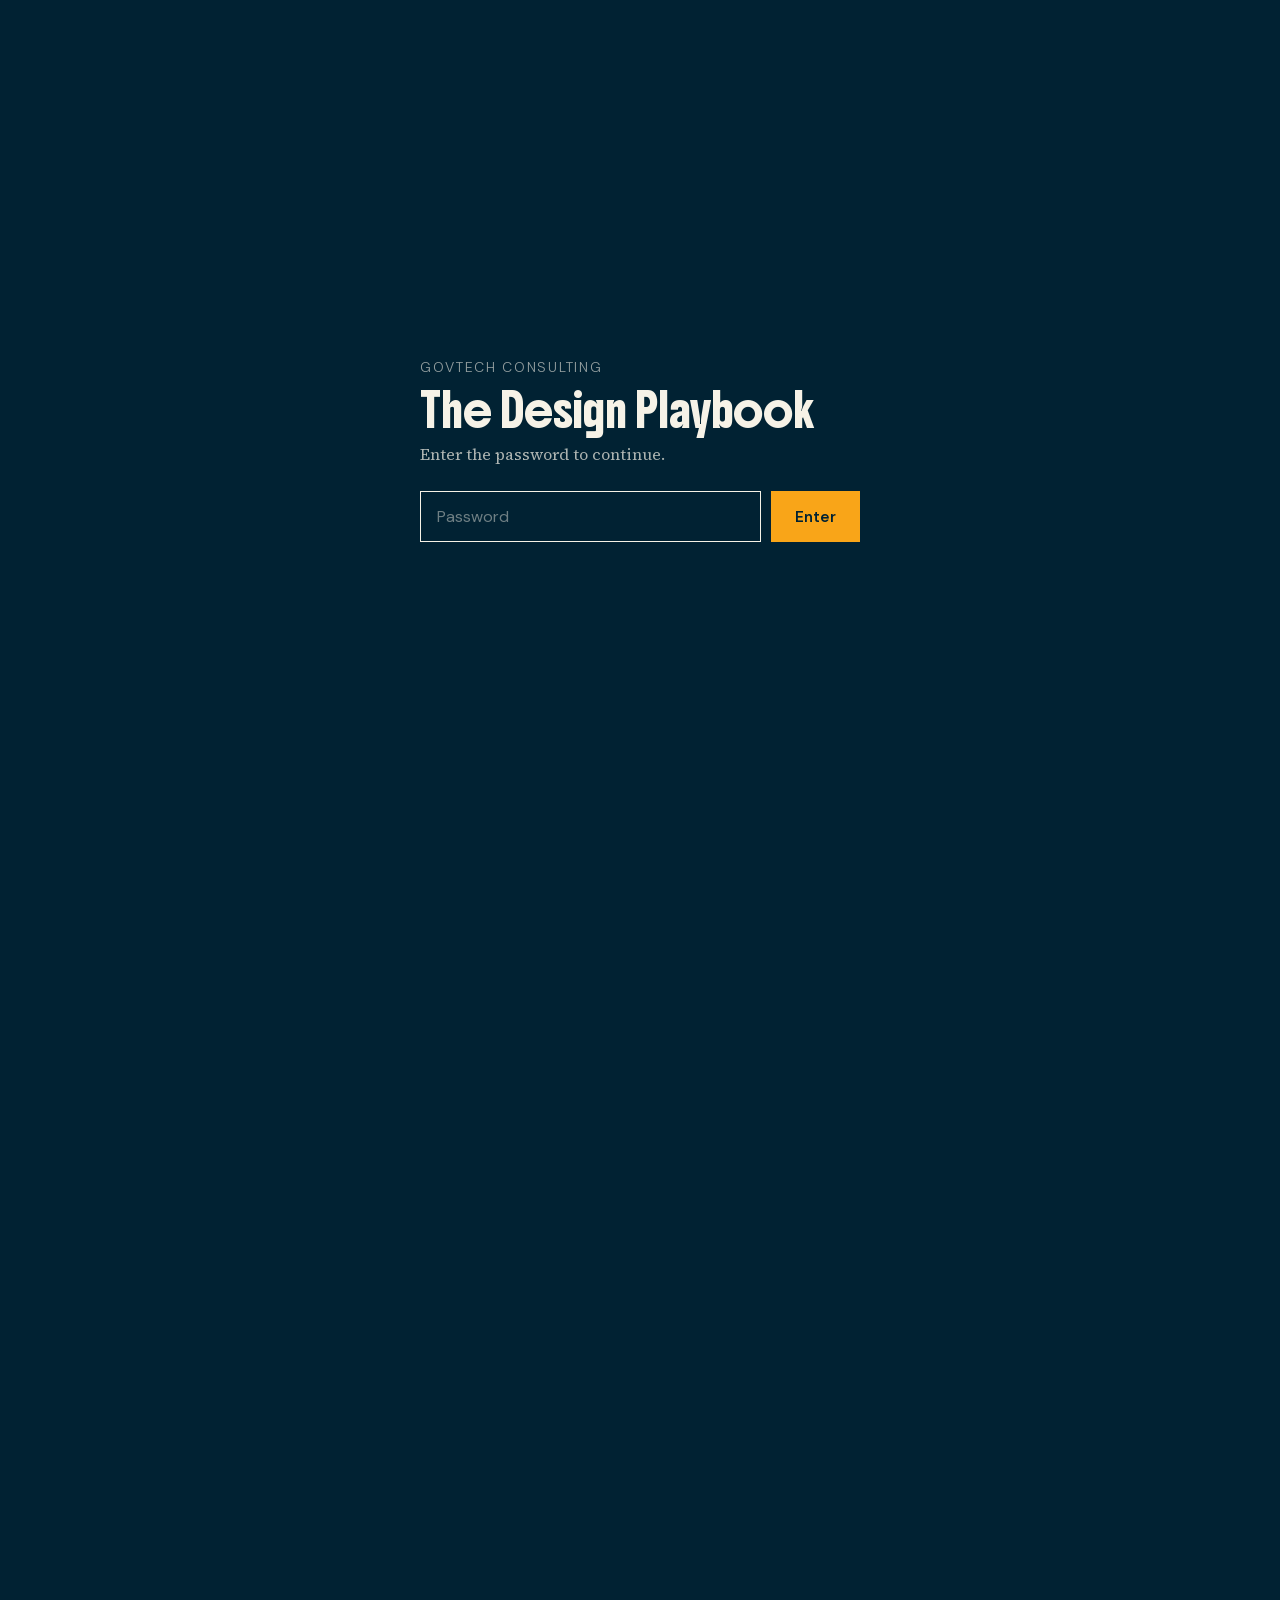
==== about-govtech-consulting.html @ 5441f711 "Retire Foreword into a full-screen About popup; add About team page - Hide the Foreword site-wide (r" ====
<!DOCTYPE html>
<!-- html.js-pending: FOUC shield. Lifted by chapter.js once initial states are
     set, or by gate.js's 3 s safety timer. See css/styles.css §FOUC shield. -->
<html lang="en" class="js-pending">
<head>
  <meta charset="UTF-8" />
  <meta name="viewport" content="width=device-width, initial-scale=1.0" />
  <title>About GovTech Consulting — The Design Playbook</title>
  <meta name="description" content="Who we are — GovTech Consulting (GTC) and the GTC Design team. Chapter 1 of the GTC Design Playbook." />
  <link rel="icon" type="image/png" href="assets/favicon.png" />
  <link rel="preload" href="assets/fonts/DMSans.woff2" as="font" type="font/woff2" crossorigin />
  <link rel="preload" href="assets/fonts/Boldonse-Regular.woff2" as="font" type="font/woff2" crossorigin />
  <link rel="preload" href="assets/playbook_logo.svg" as="image" />
  <style id="fouc-shield">
    html.js-pending body { background: var(--chalk, #f6f1e6); }
    html.js-pending .topbar,
    html.js-pending .rail,
    html.js-pending .page-hero,
    html.js-pending .hero-flower,
    html.js-pending .copy,
    html.js-pending .toc,
    html.js-pending .toc-bar { opacity: 0 !important; visibility: hidden !important; }
  </style>
  <noscript><style>
    html.js-pending .topbar, html.js-pending .rail, html.js-pending .page-hero,
    html.js-pending .hero-flower, html.js-pending .copy, html.js-pending .toc,
    html.js-pending .toc-bar
      { opacity: 1 !important; visibility: visible !important; }
  </style></noscript>
  <link rel="stylesheet" href="css/styles.css" />
  <link rel="stylesheet" href="css/chapter.css" />
  <script src="js/gate.js"></script>
</head>
<body style="--hero-bg: var(--orange); --hero-title: var(--chalk); --accent: var(--orange); --flower-aspect: 611 / 611;">
  <!-- ───────────────────────── LEFT RAIL (fixed) ───────────────────────── -->
  <!-- Top header: logo (→ home) + hamburger (opens the bookshelf Menu) -->
  <header class="topbar">
    <a class="topbar__logo" href="index.html" aria-label="The GTC Design Playbook — home">
      <img src="assets/playbook_logo.svg" alt="The GTC Design Playbook" />
    </a>
    <button class="topbar__menu" type="button" data-menu-open aria-haspopup="dialog" aria-controls="menu" aria-label="Open playbook menu">
      <svg viewBox="0 0 24 24" width="24" height="24" fill="none" stroke="currentColor" stroke-width="2" stroke-linecap="round" stroke-linejoin="round" aria-hidden="true">
        <line class="bar bar-top" x1="3" y1="7" x2="21" y2="7" /><line class="bar bar-mid" x1="3" y1="12" x2="21" y2="12" /><line class="bar bar-bot" x1="3" y1="17" x2="21" y2="17" />
      </svg>
    </button>
  </header>

  <!-- Left rail (fixed) — rotated chapter label; revealed below the coloured hero -->
  <div class="rail" aria-label="Section navigation">
    <span class="rail__divider" aria-hidden="true"></span>
    <button class="rail__toc" type="button" aria-label="Show table of contents" title="Show table of contents">
      <span class="rail__toc-label">Table of contents</span>
      <span class="rail__toc-disc" aria-hidden="true">
        <svg class="rail__toc-arrow" viewBox="0 0 24 24" width="15" height="15" fill="none" stroke="currentColor" stroke-width="2" stroke-linecap="round" stroke-linejoin="round"><line x1="5" y1="12" x2="19" y2="12" /><polyline points="12 5 19 12 12 19" /></svg>
      </span>
    </button>
    <p class="rail__label">about govtech consulting</p>
  </div>

  <!-- Mobile section bar (≤768px) — pinned to the viewport bottom; the arrows step
       heading-to-heading and the label opens the TOC sheet. Driven by js/chapter.js
       (mobileTocBar). Fixed elements must live outside #smooth-wrapper. -->
  <nav class="toc-bar" aria-label="Sections" hidden>
    <button class="toc-bar__arrow toc-bar__arrow--prev" type="button" aria-label="Previous section">
      <svg viewBox="0 0 24 24" width="20" height="20" fill="none" stroke="currentColor" stroke-width="2" stroke-linecap="round" stroke-linejoin="round" aria-hidden="true"><polyline points="15 18 9 12 15 6" /></svg>
    </button>
    <button class="toc-bar__label" type="button" aria-expanded="false" aria-controls="toc-sheet" aria-haspopup="dialog">
      <span class="toc-bar__num"></span>
      <span class="toc-bar__title"></span>
    </button>
    <button class="toc-bar__arrow toc-bar__arrow--next" type="button" aria-label="Next section">
      <svg viewBox="0 0 24 24" width="20" height="20" fill="none" stroke="currentColor" stroke-width="2" stroke-linecap="round" stroke-linejoin="round" aria-hidden="true"><polyline points="9 18 15 12 9 6" /></svg>
    </button>
  </nav>
  <div class="toc-sheet" id="toc-sheet" role="dialog" aria-label="Table of contents">
    <div class="toc-sheet__scrim"></div>
    <div class="toc-sheet__panel"></div>
  </div>

  <div id="smooth-wrapper">
    <div id="smooth-content">
  <main class="page">

    <!-- ───────────────────────── HERO (orange cover) ───────────────────────── -->
    <section class="page-hero">
      <h1 class="page-hero__title">
        <span class="reveal">01</span>
        <span class="reveal">About GovTech Consulting</span>
      </h1>

      <!-- Top-right graphic (static — no animation) -->
      <div class="hero-flower" aria-hidden="true">
        <div class="hero-flower__spin">
          <img src="assets/1_Graphic.svg" alt="" />
        </div>
      </div>
    </section>

    <!-- ───────────────────────── BODY ───────────────────────── -->
    <section class="page-body">
      <div class="page-body__canvas">

       <div class="body-left">
        <nav class="toc" aria-label="Table of contents">
          <div class="toc__head">
            <button class="toc__collapse" type="button" aria-label="Hide table of contents" title="Hide table of contents">
              <svg viewBox="0 0 24 24" width="15" height="15" fill="none" stroke="currentColor" stroke-width="2" stroke-linecap="round" stroke-linejoin="round" aria-hidden="true"><line x1="19" y1="12" x2="5" y2="12" /><polyline points="12 19 5 12 12 5" /></svg>
            </button>
            <span class="toc__head-label">Table of contents</span>
          </div>
          <div class="toc__scroll">
            <ul class="toc__chapters">
              <li>
                <span class="toc__chapter is-current" aria-current="true">
                  <span class="toc__chapter-num">1</span>
                  <span class="toc__chapter-name">About GovTech Consulting</span>
                </span>
                <ul class="toc__list">
                  <li>
                    <a class="toc__row is-active" data-toc="s-11" href="#s-11">
                      <span class="toc__num">1.1</span>
                      <span class="toc__rule" aria-hidden="true"></span>
                      <span class="toc__title">Who We Are</span>
                    </a>
                  </li>
                </ul>
              </li>
              <li>
                <a class="toc__chapter" data-href="/chapter-2" href="/chapter-2">
                  <span class="toc__chapter-num">2</span>
                  <span class="toc__chapter-name">Our Point of View</span>
                </a>
              </li>
              <li>
                <a class="toc__chapter" data-href="/chapter-3" href="/chapter-3">
                  <span class="toc__chapter-num">3</span>
                  <span class="toc__chapter-name">Our Approach</span>
                </a>
              </li>
              <li>
                <a class="toc__chapter" data-href="/chapter-4" href="/chapter-4">
                  <span class="toc__chapter-num">4</span>
                  <span class="toc__chapter-name">The Stages of an Engagement</span>
                </a>
              </li>
              <li>
                <a class="toc__chapter" data-href="/chapter-5" href="/chapter-5">
                  <span class="toc__chapter-num">5</span>
                  <span class="toc__chapter-name">How We Work</span>
                </a>
              </li>
            </ul>
          </div>
        </nav>
       </div><!-- /.body-left -->

        <article class="copy">
          <!-- ══ CANONICAL COPY: mirrored verbatim into playbook.html #ch1 ══ -->

          <!-- 1.1 -->
          <h3 class="section-head reveal" id="s-11">1.1 Who We Are</h3>
          <p class="lead reveal">As technology evolves, so does the relationship between the public sector and the people we serve. GovTech Consulting (GTC) was established to advance Singapore&rsquo;s national mandate on building a resilient digital foundation for our public infrastructure.</p>
          <p class="reveal">To meet the complex demands of an AI-driven world, the GTC Design team partners with agencies to share tools, grow skills, and cultivate lasting digital capabilities. As government agencies are central to driving sustainable digital growth, we work side by side to empower public officers in fulfilling their core mission &mdash; transforming services and elevating the quality of tech for the public good, together.</p>

          <blockquote class="pullquote reveal">
            <img class="pullquote__mark" src="assets/pullmark.svg" alt="" aria-hidden="true" width="15" height="15" />
            <p>We work side by side to empower public officers &mdash; transforming services and elevating the quality of tech for the public good, together.</p>
          </blockquote>
        </article>

      </div>
    </section>

  </main>
    </div><!-- /#smooth-content -->
  </div><!-- /#smooth-wrapper -->

  <!-- ───────────────────────── MENU (bookshelf overlay) — shared ───────────────────────── -->
  <div class="menu" id="menu" role="dialog" aria-modal="true" aria-label="Playbook menu" hidden>
    <!-- Right-side drawer: scrim (click-to-close) + chalk card of chapter rows. Swipes in
         from the right; on close the rows fall away (see menuScene in js/main.js). The
         close control is the topbar hamburger (morphs to an X) / the scrim / Esc. -->
    <div class="menu__scrim" data-menu-close aria-hidden="true"></div>
    <nav class="menu__drawer" aria-label="Chapters" tabindex="-1">
      <p class="menu__eyebrow">The Design Playbook</p>
      <ul class="menu__list">
        <!-- Foreword menu row: RETIRED 2026-07 (Foreword hidden site-wide; kept for revert)
        <li class="menu__item">
          <a class="menu__row" data-href="foreword.html" href="foreword.html">
            <span class="menu__icon">
              <img class="menu__icon-base" src="assets/menu_0.svg" alt="" />
              <img class="menu__icon-hover" src="assets/menu_0_hover.svg" alt="" aria-hidden="true" />
            </span>
            <span class="menu__text">
              <span class="menu__num">00</span>
              <span class="menu__title">Foreword</span>
            </span>
          </a>
        </li>
        -->
        <li class="menu__item">
          <a class="menu__row" data-href="about-govtech-consulting.html" href="about-govtech-consulting.html">
            <span class="menu__icon">
              <img class="menu__icon-base" src="assets/menu_1.svg" alt="" />
              <img class="menu__icon-hover" src="assets/menu_1_hover.svg" alt="" aria-hidden="true" />
            </span>
            <span class="menu__text">
              <span class="menu__num">01</span>
              <span class="menu__title">About GovTech Consulting</span>
            </span>
          </a>
        </li>
        <li class="menu__item">
          <a class="menu__row" data-href="our-point-of-view.html" href="our-point-of-view.html">
            <span class="menu__icon">
              <img class="menu__icon-base" src="assets/menu_2.svg" alt="" />
              <img class="menu__icon-hover" src="assets/menu_2_hover.svg" alt="" aria-hidden="true" />
            </span>
            <span class="menu__text">
              <span class="menu__num">02</span>
              <span class="menu__title">Our Point of View</span>
            </span>
          </a>
        </li>
        <li class="menu__item">
          <a class="menu__row" data-href="our-approach.html" href="our-approach.html">
            <span class="menu__icon">
              <img class="menu__icon-base" src="assets/menu_3.svg" alt="" />
              <img class="menu__icon-hover" src="assets/menu_3_hover.svg" alt="" aria-hidden="true" />
            </span>
            <span class="menu__text">
              <span class="menu__num">03</span>
              <span class="menu__title">Our Approach</span>
            </span>
          </a>
        </li>
        <li class="menu__item">
          <a class="menu__row" data-href="stages-of-a-project.html" href="stages-of-a-project.html">
            <span class="menu__icon">
              <img class="menu__icon-base" src="assets/menu_4.svg" alt="" />
              <img class="menu__icon-hover" src="assets/menu_4_hover.svg" alt="" aria-hidden="true" />
            </span>
            <span class="menu__text">
              <span class="menu__num">04</span>
              <span class="menu__title">The Stages of an Engagement</span>
            </span>
          </a>
        </li>
        <li class="menu__item">
          <a class="menu__row" data-href="how-we-work.html" href="how-we-work.html">
            <span class="menu__icon">
              <img class="menu__icon-base" src="assets/menu_4.svg" alt="" />
              <img class="menu__icon-hover" src="assets/menu_4_hover.svg" alt="" aria-hidden="true" />
            </span>
            <span class="menu__text">
              <span class="menu__num">05</span>
              <span class="menu__title">How We Work</span>
            </span>
          </a>
        </li>
        <li class="menu__item">
          <a class="menu__row" data-href="about.html" href="about.html">
            <span class="menu__icon">
              <img class="menu__icon-base" src="assets/menu_about.svg" alt="" />
              <img class="menu__icon-hover" src="assets/menu_about_hover.svg" alt="" aria-hidden="true" />
            </span>
            <span class="menu__text">
              <span class="menu__title">About</span>
            </span>
          </a>
        </li>
      </ul>
    </nav>
  </div>

  <script src="vendor/gsap.min.js"></script>
  <script src="vendor/ScrollTrigger.min.js"></script>
  <script src="vendor/ScrollSmoother.min.js"></script>
  <script src="vendor/CustomEase.min.js"></script>
  <script src="vendor/CustomWiggle.min.js"></script>
  <script type="module" src="js/main.js"></script>
  <script type="module" src="js/chapter.js"></script>
</body>
</html>
---- css/styles.css ----
/* ============================================================================
   GTC — The Design Playbook
   Header build · tokens, type system, layout, motion base
   ========================================================================== */

/* ---------- Fonts ---------- */
@font-face {
  font-family: "Boldonse";
  src: url("../assets/fonts/Boldonse-Regular.woff2") format("woff2");
  font-weight: 400;
  font-style: normal;
  font-display: swap;
}
@font-face {
  font-family: "DM Sans";
  src: url("../assets/fonts/DMSans.woff2") format("woff2-variations");
  font-weight: 100 1000;
  font-stretch: 75% 125%;
  font-style: normal;
  font-display: swap;
}
@font-face {
  font-family: "Source Serif 4";
  src: url("../assets/fonts/SourceSerif4.woff2") format("woff2-variations");
  font-weight: 200 900;
  font-style: normal;
  font-display: swap;
}
@font-face {
  font-family: "Source Serif 4";
  src: url("../assets/fonts/SourceSerif4-Italic.woff2") format("woff2-variations");
  font-weight: 200 900;
  font-style: italic;
  font-display: swap;
}

/* ---------- Tokens ---------- */
:root {
  --midnight: #012233;
  --chalk: #f6f2e7;

  /* Menu palette (Figma) */
  --blue: #4f94cf;
  --orange: #f9a518;
  --gray3: #c7c7cc;
  --book-dark: rgba(27, 31, 38, 0.72);
  --book-grad: linear-gradient(180deg, #4f94cf 59.62%, #aed3ed 100%); /* interactive book bg */
  --book-soon: #585a5c;    /* book 4 "coming soon" */

  /* Flower-petal + page accents (Figma) */
  --sky: #73aae5;          /* blue petal */
  --pink: #f394be;         /* pink petal */
  --skeleton: #d9d9d9;     /* TOC placeholder bars */
  --toc-gray: rgba(27, 31, 38, 0.47); /* inactive TOC row */

  --font-display: "Boldonse", system-ui, sans-serif;
  --font-sans: "DM Sans", system-ui, sans-serif;
  --font-serif: "Source Serif 4", Georgia, serif;

  /* Reference width = 1440. Fluid scale helper. */
  --ref: 1440;

  /* Title sizing (Opening_Title.svg native = 606 × 230) */
  --title-w: min(606px, 80vw);

  --ease-out: cubic-bezier(0.22, 1, 0.36, 1);
}

/* ---------- Reset ---------- */
*,
*::before,
*::after { box-sizing: border-box; }

html { -webkit-text-size-adjust: 100%; }

body {
  margin: 0;
  background: var(--chalk);
  color: var(--midnight);
  font-family: var(--font-sans);
  font-optical-sizing: auto;
  font-variation-settings: "opsz" 14;
  -webkit-font-smoothing: antialiased;
  text-rendering: optimizeLegibility;
  overflow-x: hidden;
}

img { display: block; max-width: 100%; }

/* ============================================================================
   TYPE SYSTEM  (letterSpacing tokens are % of font-size)
   ========================================================================== */

/* Subheading / eyebrow — DM Sans Light 20 / +2% / uppercase */
.eyebrow {
  margin: 0;
  font-family: var(--font-sans);
  font-weight: 300;
  font-size: clamp(0.75rem, 1.39vw, 1.25rem);
  line-height: 1;
  letter-spacing: 0.02em;
  text-transform: uppercase;
  color: var(--midnight);
}

/* Subtitle — DM Sans Medium 20 / 0 */
.subtitle {
  margin: 0;
  font-family: var(--font-sans);
  font-weight: 500;
  font-size: clamp(0.9375rem, 1.39vw, 1.25rem);
  line-height: 1.3;
  letter-spacing: 0;
  text-align: center;
}

/* Heading — DM Sans Bold 64 / 100% / −2% */
.heading {
  margin: 0;
  font-family: var(--font-sans);
  font-weight: 700;
  font-size: clamp(1.9rem, 3.05vw, 2.75rem);
  line-height: 1.04;
  letter-spacing: -0.02em;
  color: var(--midnight);
}

/* Body — Source Serif 4 Regular 16 / normal / −0.16px */
.body {
  font-family: var(--font-serif);
  font-weight: 400;
  font-size: 16px;
  line-height: normal;
  letter-spacing: -0.16px;
  color: #000;
}
.body p { margin: 0 0 1.5em; }
.body p:last-child { margin-bottom: 0; }

/* Quote — Source Serif 4 Italic 16 / normal / −0.16px */
.body__italic {
  font-style: italic;
  font-size: 16px;
  line-height: normal;
  letter-spacing: -0.16px;
  color: #000;
  margin-top: 2em !important;
}

/* ============================================================================
   HERO  (Cover 1 → reveal stage)  · reference frame 1440 × 1024
   ========================================================================== */
.hero {
  position: relative;
  height: 100svh;
  width: 100%;
}

.hero__stage {
  position: absolute;
  inset: 0;
  overflow: hidden;
}

/* Eyebrow — Figma top:49 / 1024 ≈ 4.78% (centred without transform, GSAP-safe) */
.eyebrow--top {
  position: absolute;
  top: 4.78vh;
  left: 0;
  right: 0;
  z-index: 2;
  text-align: center;
  white-space: nowrap;
}

/* Clouds — Rectangle_*.svg gradient blocks (0.3 opacity baked in), softly blurred and
   slowly drifting (cloudDrift in main.js). Positions = Figma visible top-left of each. */
.clouds {
  position: absolute;
  inset: 0;
  z-index: 0;
  pointer-events: none;
}
.cloud {
  --enter: 0;            /* load-in factor (0→1, raised by loadTl); ×edge-fade = opacity */
  position: absolute;
  height: auto;
  filter: blur(5px);
  will-change: transform, opacity;
}
.cloud--1 { left: 0;       top: 0;       width: 31.25vw; }  /* R1 (0,0) blue */
.cloud--2 { left: 14.17%;  top: 14.26vh; width: 31.25vw; }  /* R2 (204,146) orange */
.cloud--3 { left: 45.62%;  top: 0;       width: 31.25vw; }  /* R3 (657,−67→0) orange */
.cloud--4 { left: 57.57%;  top: 18.46vh; width: 31.25vw; }  /* R4 (829,189) orange */
.cloud--5 { left: 66.8%;   top: 4.78vh;  width: 33.19vw; }  /* R5 (962,49) blue */

/* Lockup row — pinwheel slot + title, centred as a group; shifts up on scroll (GSAP y).
   CSS centres it; main.js sets xPercent/yPercent so GSAP owns the transform. */
.lockup-row {
  position: absolute;
  left: 50%;
  top: 50%;
  z-index: 2;
  transform: translate(-50%, -50%);
  display: flex;
  align-items: center;
  gap: clamp(12px, 1.67vw, 24px);
  will-change: transform;
}
/* Slot — the 298² square the fixed pinwheel traveler aligns to (invisible spacer). */
.pinwheel-slot {
  display: block;
  flex: 0 0 auto;
  width: clamp(190px, 20.7vw, 298px);
  aspect-ratio: 1 / 1;
}
/* Title — Boldonse 55 / navy / +0.55px / uppercase, two lines (Figma line-height 85px). */
.lockup {
  margin: 0;
  font-family: var(--font-display);
  font-weight: 400;
  font-size: clamp(30px, 3.82vw, 55px);
  line-height: 1.45;
  letter-spacing: 0.01em;
  text-transform: uppercase;
  color: var(--midnight);
  white-space: nowrap;
}

/* Top-left brand mark — appears only in the after-scroll state (same SVG as the
   chapter-page topbar). Hidden on the cover; faded in by heroScene's master. */
.home-logo {
  position: absolute;
  top: clamp(28px, 4.7vh, 48px);
  left: clamp(22px, 3.3vw, 48px);
  z-index: 3;
  width: clamp(112px, 9.9vw, 142px);
  line-height: 0;
}
.home-logo img { width: 100%; height: auto; display: block; }

/* After-scroll reveal column (Figma "Text Box") — pinwheel slot + header + body,
   anchored in the band ABOVE the bottom shelf. Absolutely positioned so it never
   disturbs the cover lockup; hidden on load, revealed by the scroll master.
   Layout note: positioned with vh + sized with vh-aware clamps so it scales with the
   viewport height (px-sized content at a fixed vh top is what let the body run into the
   books on short/wide screens). `bottom` reserves the 340px shelf band + a gap, and the
   content vertically centres in the remaining band, biased high. */
.intro-reveal {
  position: absolute;
  top: 0;
  bottom: 340px;                       /* = the bottom shelf's height, so the band is
                                          exactly [viewport top → shelf top] and the
                                          content centres with equal space above/below */
  left: 50%;
  transform: translateX(-50%);
  z-index: 3;
  width: min(604px, 90vw);
  display: flex;
  flex-direction: column;
  align-items: center;
  justify-content: center;
  gap: clamp(10px, 1.9vh, 24px);
  text-align: center;
}
/* Scrolled pinwheel slot — the target the traveler shrinks to (invisible). vh-aware so
   it shrinks on short viewports along with the type. */
.pinwheel-slot--scrolled {
  width: clamp(72px, min(8.4vw, 12vh), 120px);
  aspect-ratio: 1 / 1;
}
/* Header — Boldonse, two lines, each clipped for the wipe reveal. Caps at 36 (Figma) but
   shrinks on short viewports so the block fits above the shelf. */
.intro__head {
  margin: 0;
  font-family: var(--font-display);
  font-weight: 400;
  font-size: clamp(22px, min(2.9vw, 4vh), 36px);
  line-height: 1.3;
  letter-spacing: 0;
  color: var(--midnight);
}
/* Boldonse's tall caps + descenders (comma, g) overflow the line box, so a bare
   overflow:hidden clip cuts the glyph tops/bottoms. Pad the clip box vertically to
   give them room (the span push-down measures this padded height, so it still hides). */
.intro__head .line {
  display: block;
  overflow: hidden;
  padding-block: 0.2em;
}
.intro__head .line > span { display: block; will-change: transform; }
/* Body — Source Serif / 518px / centred (Figma body copy). vh-aware so it shrinks a
   little on short viewports to keep the block clear of the shelf. */
.intro__body {
  width: min(518px, 100%);
  font-family: var(--font-serif);
  font-weight: 400;
  font-size: clamp(13px, min(1.1vw, 1.7vh), 16px);
  line-height: 1.5;
  letter-spacing: -0.32px;
  color: #000;
}
.intro__body p { margin: 0; }
.intro__body p + p { margin-top: 1.25em; }
.intro__body em { font-style: italic; }

/* "Dive in" — inline underlined text button that opens the About-this-playbook popup.
   Native <button> chrome reset; sits below the welcome copy in the reveal column. */
.intro__dive {
  appearance: none;
  border: 0;
  background: none;
  padding: 0;
  margin: 0;
  cursor: pointer;
  font-family: var(--font-sans);
  font-weight: 500;
  font-size: clamp(14px, min(1.2vw, 1.8vh), 17px);
  letter-spacing: -0.2px;
  color: var(--midnight);
  text-decoration: underline;
  text-underline-offset: 5px;
  text-decoration-thickness: 1.5px;
  transition: color 0.2s ease, text-underline-offset 0.2s ease;
}
.intro__dive:hover,
.intro__dive:focus-visible { color: var(--orange); text-underline-offset: 7px; }

/* Arrow — Figma top:934 / 1024 ≈ 91.2% ; native 57 × 45 */
.arrow {
  position: absolute;
  top: 91.2vh;
  left: 0;
  right: 0;
  z-index: 2;
  width: clamp(40px, 3.96vw, 57px);
  height: auto;
  margin-inline: auto;
}

/* ============================================================================
   HOME SHELF  (section books — rise in on scroll, settle flush to the bottom)
   Reuses the .book / .spine system; same 1022px centred group as the menu shelf.
   ========================================================================== */
.home-shelf {
  position: absolute;
  left: 50%;
  bottom: 0;
  z-index: 2;
  width: 1300px;                     /* 5×188 + 4×90 (was 1578 with 6 books) */
  height: 340px;
  /* --shelf-scale is set by fitShelf() in main.js so the whole shelf scales down to
     fit narrow viewports (origin bottom-centre → stays centred + flush to the floor). */
  transform-origin: 50% 100%;
  transform: translateX(-50%) scale(var(--shelf-scale, 1));
}
/* Home books use a smaller icon than the menu → room for the date + clear spacing. */
.home-shelf .book__icon { width: 70px; height: 70px; }
/* Drop book 4's "(Coming soon)" down to the same level as the dates on books 1–3. */
.home-shelf .book__soon { margin-top: 46px; }

/* "Last updated:" line — hidden for now (kept in markup for easy re-enable). */
.book__updated {
  display: none;
  position: absolute;
  top: 208px;
  left: 50%;
  transform: translateX(-50%);
  width: 140px;
  text-align: center;
  font-family: var(--font-serif);
  font-style: italic;
  font-weight: 400;
  font-size: 13px;
  line-height: 1.3;
  letter-spacing: 0;
  color: rgba(246, 242, 231, 0.85);
}

/* ============================================================================
   PINWHEEL TRAVELER  (fixed, JS-controlled — rises in on load and aligns to
   the lockup slot, then idles spinning in the "wind")
   ========================================================================== */
.pinwheel {
  position: fixed;
  left: 0;
  top: 0;
  z-index: 5;
  pointer-events: none;
  will-change: transform;
}
.pinwheel__spin {
  width: 100%;
  transform-origin: 50% 50%;
  will-change: transform;
}
.pinwheel__spin img { width: 100%; height: auto; }

/* Load: the eyebrow / title / clouds / arrow stay hidden on bare chalk while the
   pinwheel rises + spins; the load timeline (main.js) reveals them once it settles.
   Reduced motion shows them immediately. (All home-only selectors.) */
.js .eyebrow--top,
.js .lockup,
.js .cloud,
.js #arrow { opacity: 0; }
/* The after-scroll reveal is hidden on the cover state (revealed by the scroll master).
   Hide the body's paragraphs (not the container) — the master animates the <p>s. */
.js .home-logo,
.js .intro__body p,
.js .intro__dive { opacity: 0; }
.js .intro__head .line > span { transform: translateY(110%); }
@media (prefers-reduced-motion: reduce) {
  /* No scroll choreography → present the after-scroll composition statically so the
     welcome copy + Dive-in button are reachable. Clouds stay; the cover-only bits are hidden. */
  .js .cloud,
  .js .home-logo,
  .js .intro__body p,
  .js .intro__dive { opacity: 1; }
  .js .eyebrow--top,
  .js .lockup,
  .js #arrow { opacity: 0; }
  .js .intro__head .line > span { transform: none; }
}

/* ============================================================================
   MAGNETIC BUTTON COMPONENT  ("True button")
   .mag-zone = the magnetic field · .mag-btn = pill (transform target) wrapping a
   .mag-btn__bg fill layer + a .label. On hover the pill and label parallax toward
   the cursor at different strengths (see magneticButtons() in main.js).
   Variants: --explore (Figma 2008:147 pill) · --back (menu back button).
   ========================================================================== */
.mag-zone {
  display: flex;
  align-items: center;
  justify-content: center;
}
.mag-btn {
  position: relative;
  display: flex;
  align-items: center;
  justify-content: center;
  border: none;
  border-radius: 999px;
  background: transparent;          /* fill lives on .mag-btn__bg */
  overflow: hidden;                 /* clip the parallaxing label to the pill */
  cursor: pointer;
  will-change: transform;
}
.mag-btn__bg {
  position: absolute;
  inset: 0;
  z-index: 0;
  border-radius: inherit;
}
.mag-btn .label {
  position: relative;
  z-index: 1;
  pointer-events: none;
  font-family: var(--font-sans);
  line-height: normal;
  text-transform: uppercase;
  white-space: nowrap;
  will-change: transform;
}
.mag-btn:focus-visible { outline: 2px solid var(--midnight); outline-offset: 4px; }

/* ============================================================================
   MENU  (right-side drawer overlay) — scrim + a chalk card that swipes in from the
   right. On close the chapter rows fall away while the card fades (see menuScene in
   js/main.js). One shared block per page (playbook + chapter pages). The bookshelf
   .book system below is kept — index.html's landing shelf still uses it.
   ========================================================================== */
.menu {
  position: fixed;
  inset: 0;
  z-index: 50;
  display: block;
}
.menu[hidden] { display: none; }

/* Dimmed backdrop — click to close (carries data-menu-close). */
.menu__scrim {
  position: absolute;
  inset: 0;
  background: rgba(1, 34, 51, 0.4);   /* midnight scrim */
  cursor: pointer;
}

/* The drawer — a floating card pinned to the top-right with even spacing, sized to
   its contents. overflow:visible so the rows can fall past it on close. The chalk
   panel itself is the ::before layer, faded independently of the falling rows via
   the GSAP-driven --card-bg-o (kept off the rows so they stay solid as they drop). */
.menu__drawer {
  --card-bg-o: 1;
  position: absolute;
  top: 16px;
  right: 16px;
  bottom: auto;
  width: clamp(320px, 92vw, 440px);
  color: var(--midnight);
  padding: clamp(20px, 3vh, 28px);
  overflow: visible;
  outline: none;
}
.menu__drawer::before {
  content: "";
  position: absolute;
  inset: 0;
  z-index: 0;
  background: var(--chalk);
  border-radius: 16px;                                 /* all four corners */
  box-shadow: 0 18px 50px rgba(1, 34, 51, 0.18);
  opacity: var(--card-bg-o, 1);
}

.menu__eyebrow {
  position: relative;
  z-index: 1;
  margin: 0 0 clamp(16px, 3.5vh, 30px);
  font-family: var(--font-sans);
  font-weight: 300;
  font-size: 14px;
  letter-spacing: 0.12em;
  text-transform: uppercase;
  color: var(--midnight);
  opacity: 0.6;
}

.menu__list {
  position: relative;
  z-index: 1;                /* above the ::before card so falling rows stay on top */
  list-style: none;
  margin: 0;
  padding: 0;
  display: flex;
  flex-direction: column;
}

/* A chapter row — mono icon left, number + title right. */
.menu__row {
  display: flex;
  align-items: center;
  gap: 18px;
  padding: clamp(14px, 2vh, 20px) 8px;
  text-decoration: none;
  color: var(--midnight);
  border-bottom: 1px solid rgba(1, 34, 51, 0.1);
  border-radius: 10px;
  transition: background 0.25s ease, color 0.25s ease, transform 0.25s ease;
}
.menu__item:last-child .menu__row { border-bottom: 0; }

.menu__icon {
  position: relative;
  flex: 0 0 auto;
  width: 56px;
  height: 56px;
}
.menu__icon img {
  position: absolute;
  inset: 0;
  width: 100%;
  height: 100%;
  object-fit: contain;
}
.menu__icon-hover { opacity: 0; transition: opacity 0.25s ease; }

.menu__text {
  display: flex;
  flex-direction: column;
  gap: 3px;
}
.menu__num {
  font-family: var(--font-sans);
  font-weight: 500;
  font-size: 12px;
  letter-spacing: 0.14em;
  opacity: 0.5;
}
.menu__title {
  font-family: var(--font-sans);
  font-weight: 600;
  font-size: clamp(18px, 2.4vw, 22px);
  line-height: 1.15;
  letter-spacing: -0.01em;
}
.menu__soon {
  font-family: var(--font-sans);
  font-weight: 500;
  font-size: 12px;
  opacity: 0.6;
  margin-top: 2px;
}

/* Hover / focus — orange accent, colour icon, slight nudge (interactive rows only). */
@media (hover: hover) {
  a.menu__row:hover {
    background: rgba(249, 165, 24, 0.1);
    color: var(--orange);
    transform: translateX(4px);
  }
  a.menu__row:hover .menu__icon-hover { opacity: 1; }
  a.menu__row:hover .menu__num { opacity: 0.85; }
}
a.menu__row:focus-visible {
  outline: 3px solid var(--orange);
  outline-offset: 2px;
  color: var(--orange);
}
a.menu__row:focus-visible .menu__icon-hover { opacity: 1; }

.menu__row--soon { opacity: 0.45; cursor: default; }

/* Decorative gray book-spines (the book_element_*.svg vectors), behind the books,
   bottom-aligned and shorter (294px) than the 340px cards. Placed in the 5 gaps. */
.shelf__spines { position: absolute; inset: 0; z-index: 0; }
.spine {
  position: absolute;
  bottom: 0;
  left: var(--x);
  width: var(--w);
  height: 294px;
}

/* ---- Book card (188 × 340, sharp corners) ---- */
.book {
  position: absolute;
  bottom: 0;
  left: var(--book-x);
  width: 188px;
  height: 340px;
  z-index: 1;
  padding: 0;
  border: 0;
  border-radius: 0;                  /* sharp corners */
  background: var(--book-grad);
  cursor: pointer;
  font: inherit;
  color: inherit;
  text-align: left;
  will-change: transform;
  transition: background 0.3s ease;
}
.book--soon { background: var(--book-soon); cursor: default; }

.book__inner {
  position: absolute;
  inset: 0;
  z-index: 1;                  /* content sits above the orange hover-fill overlay */
  overflow: hidden;
  will-change: transform;
}

/* Orange hover fill — a separate layer faded via opacity, so the change reads as a
   smooth cross-fade (a gradient→solid `background` transition can't interpolate). */
.book--interactive::before {
  content: "";
  position: absolute;
  inset: 0;
  z-index: 0;
  background: var(--orange);
  opacity: 0;
  transition: opacity 0.45s ease;
  pointer-events: none;
}

.book__num {
  position: absolute;
  top: 30px;
  left: 0;
  right: 0;
  text-align: center;
  font-family: var(--font-display);
  font-weight: 400;
  font-size: 36px;
  line-height: 1;
  color: var(--chalk);
}
.book__rule {
  position: absolute;
  top: 98px;
  left: 50%;
  transform: translateX(-50%);
  width: 140px;
  height: 2px;
  background: rgba(246, 242, 231, 0.55);
}
.book__title {
  position: absolute;
  top: 110px;
  left: 50%;
  transform: translateX(-50%);
  width: 140px;
  text-align: center;
  font-family: var(--font-sans);
  font-weight: 700;
  font-size: 20px;
  line-height: 1.3;
  letter-spacing: -0.4px;
  color: #fff;
}
/* "(Coming soon)" — italic serif, matching the "Last updated" style. */
.book__soon {
  display: block;
  margin-top: 11px;
  font-family: var(--font-serif);
  font-style: italic;
  font-weight: 400;
  font-size: 13px;
  line-height: 1.3;
  letter-spacing: 0;
  text-transform: none;
  color: rgba(246, 242, 231, 0.85);
}
.book__icon {
  position: absolute;
  bottom: 22px;
  left: 50%;
  transform: translateX(-50%);
  width: 100px;
  height: 100px;
}
.book__icon img {
  position: absolute;
  inset: 0;
  width: 100%;
  height: 100%;
  object-fit: contain;
  transition: opacity 0.45s ease;
}
.book__icon-hover { opacity: 0; }

/* Hover (interactive books only) — colour + icon swap. The raise (y) and sway
   (rotation) are owned by GSAP; .is-hover is set by JS and mirrored by :hover. */
@media (hover: hover) {
  .book--interactive:hover::before,
  .book--interactive.is-hover::before { opacity: 1; }
  .book--interactive:hover .book__icon-base,
  .book--interactive.is-hover .book__icon-base { opacity: 0; }
  .book--interactive:hover .book__icon-hover,
  .book--interactive.is-hover .book__icon-hover { opacity: 1; }
}
.book--interactive:focus-visible { outline: 3px solid var(--midnight); outline-offset: 3px; }

/* ---------- Password gate (js/gate.js) ----------
   While locked, the <html> carries .gtc-locked: hide the page entirely and show
   only the fixed gate overlay. The site modules don't boot while locked, so this
   is purely a visual cover — nothing animates behind it. */
html.gtc-locked { background: var(--midnight); }
html.gtc-locked body { visibility: hidden; }   /* hide the page; gate re-shows itself below */

.gtc-gate {
  visibility: visible;                          /* override the hidden body */
  position: fixed;
  inset: 0;
  z-index: 9999;
  display: grid;
  place-items: center;
  padding: 24px;
  background: var(--midnight);
}
.gtc-gate__card {
  width: min(440px, 100%);
  text-align: left;
}
.gtc-gate__eyebrow {
  margin: 0 0 14px;
  font-family: var(--font-sans);
  font-weight: 300;
  font-size: 14px;
  letter-spacing: 0.12em;
  text-transform: uppercase;
  color: rgba(246, 242, 231, 0.6);
}
.gtc-gate__title {
  margin: 0 0 12px;
  font-family: var(--font-display);
  font-weight: 400;
  font-size: clamp(22px, 3.4vw, 32px);
  line-height: 1.3;
  color: var(--chalk);
}
.gtc-gate__hint {
  margin: 0 0 26px;
  font-family: var(--font-serif);
  font-size: 16px;
  color: rgba(246, 242, 231, 0.7);
}
.gtc-gate__row { display: flex; gap: 10px; }
.gtc-gate__input {
  flex: 1;
  min-width: 0;
  padding: 14px 16px;
  border: 1px solid rgba(246, 242, 231, 0.3);
  background: transparent;
  color: var(--chalk);
  font-family: var(--font-sans);
  font-size: 16px;
  outline: none;
}
.gtc-gate__input::placeholder { color: rgba(246, 242, 231, 0.45); }
.gtc-gate__input:focus { border-color: var(--chalk); }
.gtc-gate__btn {
  flex: none;
  padding: 14px 24px;
  border: 0;
  cursor: pointer;
  background: var(--orange);
  color: var(--midnight);
  font-family: var(--font-sans);
  font-weight: 600;
  font-size: 15px;
  letter-spacing: 0.02em;
  transition: background 0.2s ease;
}
.gtc-gate__btn:hover { background: #ffb733; }
.gtc-gate__error {
  margin: 16px 0 0;
  font-family: var(--font-sans);
  font-size: 14px;
  color: #ff9b9b;
}
.gtc-gate--shake .gtc-gate__card { animation: gtc-shake 0.4s; }
@keyframes gtc-shake {
  10%, 90% { transform: translateX(-2px); }
  20%, 80% { transform: translateX(4px); }
  30%, 50%, 70% { transform: translateX(-8px); }
  40%, 60% { transform: translateX(8px); }
}
@media (prefers-reduced-motion: reduce) {
  .gtc-gate--shake .gtc-gate__card { animation: none; }
}

/* ============================================================================
   MOBILE LANDING (≤768px) — replace the rising-books shelf with a static vertical
   stack of horizontal cards (icon · number · divider · title), each with a CSS
   "spine ledge" below it. No hover/physics (that all stays desktop-only). The hero
   keeps its cover → intro-reveal scroll story; the cards flow in a normal section
   below it (js/main.js plays the reveal once, then leaves scroll fully native).
   ========================================================================== */

/* Desktop: the mobile cards section is not rendered. */
.home-cards { display: none; }

@media (max-width: 768px) {
  /* Cover lockup — stack the pinwheel ABOVE the title so the wide "THE GTC DESIGN"
     line gets the full width and can't run off the edge. Side padding as a safety net. */
  .lockup-row {
    flex-direction: column;
    gap: clamp(10px, 3vw, 18px);
    max-width: 100vw;
    padding-inline: 20px;
    text-align: center;
  }
  .pinwheel-slot { width: clamp(92px, 24vw, 128px); }
  .lockup { font-size: clamp(20px, 6.4vw, 30px); line-height: 1.32; }

  /* After-scroll reveal centres in the FULL hero (no shelf band to reserve below). */
  .intro-reveal { bottom: 0; width: min(560px, 86vw); }

  /* The desktop rising-books shelf is replaced by the cards below. */
  .home-shelf { display: none; }

  /* ---- The stacked cards ---- */
  .home-cards {
    display: flex;
    flex-direction: column;
    gap: 18px;
    margin: 0;
    padding: 6px clamp(16px, 5vw, 28px) clamp(48px, 12vw, 80px);
    background: var(--chalk);
  }
  .home-card {
    position: relative;
    display: flex;
    align-items: center;
    gap: clamp(10px, 3.4vw, 18px);
    padding-block: 32px;
    padding-inline: clamp(16px, 5vw, 26px);
    /* Horizontal gradient — lightest on the left, deepening to the right. */
    background: linear-gradient(90deg, #aed3ed 0%, #4f94cf 47.12%);
    color: #fff;
    text-decoration: none;
    -webkit-tap-highlight-color: transparent;
    transition: transform 0.18s ease, filter 0.18s ease;
  }
  .home-card--soon { background: var(--book-soon); }
  /* Press feedback (no hover/physics) for the interactive cards. */
  a.home-card:active { transform: scale(0.985); filter: brightness(1.04); }
  a.home-card:focus-visible { outline: 3px solid var(--midnight); outline-offset: 3px; }

  .home-card__icon {
    flex: 0 0 48px;
    width: 48px;
    height: 48px;
  }
  .home-card__icon img { width: 100%; height: 100%; object-fit: contain; display: block; }

  .home-card__num {
    flex: 0 0 auto;
    min-width: 28px;
    text-align: center;
    font-family: var(--font-display);
    font-weight: 400;
    font-size: 32px;
    line-height: 1;
    color: var(--chalk);
  }
  /* Vertical divider — fixed 40px tall, centred in the card. */
  .home-card__rule {
    flex: 0 0 3px;
    width: 3px;
    height: 40px;
    align-self: center;
    background: rgba(246, 242, 231, 0.55);
  }
  .home-card__body { flex: 1 1 auto; min-width: 0; }
  .home-card__title {
    font-family: var(--font-sans);
    font-weight: 700;
    font-size: clamp(15px, 4.2vw, 20px);
    line-height: 1.25;
    letter-spacing: -0.3px;
    color: #fff;
  }
  .home-card__soon {
    display: block;
    margin-top: 6px;
    font-family: var(--font-serif);
    font-style: italic;
    font-weight: 400;
    font-size: clamp(13px, 4vw, 16px);
    color: rgba(246, 242, 231, 0.85);
  }

}

/* ============================================================================
   ABOUT-THIS-PLAYBOOK POPUP  (Figma 2038:8068)
   Full-screen modal opened by the landing "Dive in" button; holds the retired
   Foreword's two sections. Mechanics/animation in aboutModal() (js/main.js).
   ========================================================================== */
.about-modal {
  position: fixed;
  inset: 0;
  z-index: 100;
  overflow-y: auto;
  background: #fff;                         /* white full-screen surface (Figma) */
}
.about-modal[hidden] { display: none; }

/* Full-bleed click-to-close catcher (side gutters). */
.about-modal__scrim {
  position: fixed;
  inset: 0;
  cursor: pointer;
}

/* Full-width content, top-aligned, fixed sizing so it fits one screen (button visible). */
.about-modal__card {
  position: relative;
  min-height: 100%;
  width: 100%;
  padding: 40px;
  display: flex;
  flex-direction: column;
  justify-content: flex-start;
}
.about-modal__card:focus { outline: none; }

/* Close X - pinned to the viewport corner. */
.about-modal__close {
  position: fixed;
  top: 24px;
  right: 32px;
  z-index: 2;
  width: 42px;
  height: 42px;
  display: inline-flex;
  align-items: center;
  justify-content: center;
  border: 0;
  border-radius: 50%;
  background: none;
  color: var(--midnight);
  cursor: pointer;
  transition: background 0.2s ease;
}
.about-modal__close:hover,
.about-modal__close:focus-visible { background: rgba(1, 34, 51, 0.08); }

/* Header - left-aligned display title, no rule above; generous space below. */
.about-modal__title {
  margin: 0 0 48px;
}
.about-modal__title h2 {
  margin: 0;
  font-family: var(--font-display);
  font-weight: 400;
  font-size: 40px;
  line-height: 1;
  letter-spacing: -0.3px;
  color: var(--midnight);
}

/* Content - illustration (left) + two text sections (right); the sections split
   into equal halves that line up with the two stacked illustration blocks. */
.about-modal__content {
  flex: 1 1 auto;                          /* fill the space so the button sits at the bottom edge */
  display: flex;
  gap: 40px;
  align-items: stretch;
  min-height: 0;
}
.about-modal__illus {
  flex: 0 0 582px;
  min-width: 0;
  display: flex;
  flex-direction: column;
}
.about-modal__illus img {
  display: block;
  width: 100%;
  flex: 1 1 0;                             /* two blocks share the (now taller) column height */
  min-height: 0;
  object-fit: cover;
}

.about-modal__text {
  flex: 1 1 auto;
  min-width: 0;
  display: flex;
  flex-direction: column;
}
.about-modal__row {
  display: flex;
  gap: 32px;
  align-items: flex-start;               /* heading + body hug the top of each half */
  flex: 1 1 0;                           /* two equal halves aligned to the illustration blocks */
}
.about-modal__row:first-of-type { padding-bottom: 24px; }
.about-modal__row:last-of-type { padding-top: 24px; }
.about-modal__row h3 {
  flex: 0 0 230px;
  margin: 0;
  font-family: var(--font-sans);
  font-weight: 600;
  font-size: 22px;
  line-height: 1.25;
  letter-spacing: -0.2px;
  color: var(--midnight);
}
.about-modal__row p {
  flex: 1 1 auto;
  margin: 0;
  font-family: var(--font-serif);
  font-weight: 400;
  font-size: 16px;
  line-height: 1.5;
  letter-spacing: -0.32px;
  color: #000;
}
.about-modal__rule {
  height: 0;
  margin: 0;
  border: 0;
  border-top: 1px solid var(--midnight);
}

/* CTA - midnight button with orange arrow chip, bottom-right. */
.about-modal__cta {
  align-self: flex-end;
  margin-top: 40px;
  display: inline-flex;
  align-items: center;
  gap: 16px;
  padding: 10px 12px;
  background: var(--midnight);
  color: #fff;
  text-decoration: none;
  font-family: var(--font-sans);
  font-weight: 400;
  font-size: 16px;
  transition: background 0.2s ease;
}
.about-modal__cta:hover,
.about-modal__cta:focus-visible { background: #013a58; }
.about-modal__cta-icon {
  display: inline-flex;
  align-items: center;
  justify-content: center;
  width: 19px;
  height: 19px;
  background: var(--orange);
  color: var(--midnight);
}

@media (max-width: 768px) {
  .about-modal__card { padding: 72px 20px 32px; }
  .about-modal__title { margin-bottom: 28px; }
  .about-modal__title h2 { font-size: 28px; }
  .about-modal__content { flex-direction: column; gap: 22px; }
  .about-modal__illus { flex-basis: auto; width: 100%; }
  .about-modal__text { flex-basis: auto; width: 100%; }
  .about-modal__row { flex-direction: column; gap: 8px; flex-basis: auto; }
  .about-modal__row:first-of-type { padding-bottom: 20px; }
  .about-modal__row:last-of-type { padding-top: 20px; }
  .about-modal__cta { align-self: stretch; justify-content: center; }
}
---- css/chapter.css ----
/* ============================================================================
   "Why we exist, and the moment" — interior page
   Layered on top of styles.css (tokens, @font-face, type system, .menu/.book,
   .mag-zone all come from there). Reference frame = 1440 wide; hero band 1024.
   ========================================================================== */

body { background: var(--chalk); }

/* ---------------------------------------------------------------------------
   Left rail (fixed) — divider + rotated label + hamburger (opens menu) + search
   --------------------------------------------------------------------------- */
.rail {
  position: fixed;
  inset: 0 auto 0 0;          /* top:0 bottom:0 left:0 */
  width: 94px;
  z-index: 40;
  pointer-events: none;        /* only the controls catch the pointer */
}
.rail > * { pointer-events: auto; }

.rail__divider {
  position: absolute;
  top: 96px;                   /* starts below the top header so the logo never crosses it */
  bottom: 0;
  right: 0;
  width: 1px;
  background: rgba(1, 34, 51, 0.15);
}

/* Vertical label, reads bottom → top — anchored to the bottom of the viewport.
   Rotated -90° about its left-top, so it grows upward from that origin; placing the
   origin 24px from the bottom puts the first letter 24px above the bottom edge. */
.rail__label {
  position: absolute;
  top: calc(100% - 40px);      /* origin 40px from the viewport bottom (JS keeps it in sync) */
  left: 36px;
  margin: 0;
  transform-origin: left top;
  transform: rotate(-90deg);
  white-space: nowrap;
  font-family: var(--font-sans);
  font-weight: 300;
  font-size: 20px;
  line-height: 1;
  letter-spacing: 0.4px;       /* +2% of 20px */
  text-transform: uppercase;
  color: var(--rail-fg, var(--midnight));   /* chalk on dark heroes */
}

/* Hamburger — blue square, vertically centred in the rail */
.rail__menu {
  position: absolute;
  left: 0;
  top: 50%;
  transform: translateY(-50%);
  width: 94px;
  height: 95px;
  display: grid;
  place-items: center;
  border: 0;
  background: var(--blue);
  color: #fff;
  cursor: pointer;
  transition: background 0.25s ease;
}
.rail__menu:hover { background: #3f86c4; }
.rail__menu:focus-visible { outline: 3px solid var(--midnight); outline-offset: 3px; }

/* Search — bare icon, 20px above the rail bottom */
.rail__search {
  position: absolute;
  left: 50%;
  transform: translateX(-50%);
  bottom: 20px;
  width: 50px;
  height: 50px;
  display: grid;
  place-items: center;
  border: 0;
  background: transparent;
  color: var(--rail-fg, var(--midnight));   /* chalk on dark heroes */
  cursor: pointer;
}
.rail__search:focus-visible { outline: 2px solid var(--midnight); outline-offset: 4px; }
.lucide { display: block; }

/* Re-open pin for the collapsed TOC — "Table of contents ›" laid vertically
   at the TOP of the rail, sharing .rail__label's reading axis (bottom→top)
   and its 36px indent from the viewport left. Anchored under the logo;
   .rail__label (chapter name) stays visible at the BOTTOM of the rail — the
   two marks coexist on the same 36px column, one at the top, one at the
   bottom.

   Layout: writing-mode: vertical-rl makes the button's own box vertical
   (width→height, height→width) so it fills a vertical strip natively, no
   transform math. rotate(180deg) flips the character orientation so the
   text reads bottom→top (matching .rail__label). Because the writing-mode
   swap already gave us a vertical box, no additional translate is needed —
   the button occupies (36, 96) to (36+H, 96+W) directly.

   Only rendered while html.toc-collapsed (desktop two-column layout only;
   ≤1180 the TOC is an inline block and the collapse feature is inert).
   Counterpart of .toc__collapse (see the TOC section). */
.rail__toc {
  position: absolute;
  top: 96px;                       /* just below the topbar logo band */
  left: 36px;                      /* mirrors .rail__label horizontal indent */
  writing-mode: vertical-rl;
  transform: rotate(180deg);
  display: none;                   /* ≤1180 hides the control entirely; the
                                      1181+ MQ below re-enables it as an
                                      always-in-DOM element that fades. */
  flex-direction: row;
  align-items: center;
  gap: 8px;
  padding: 0;
  margin: 0;
  border: 0;
  background: transparent;
  cursor: pointer;
  white-space: nowrap;
  color: rgba(1, 34, 51, 0.55);
}
.rail__toc:focus-visible { outline: 2px solid var(--midnight); outline-offset: 4px; }
.rail__toc-label {
  color: #8F9B9B;
  font-family: var(--font-serif);
  font-size: 16px;
  font-style: normal;
  font-weight: 500;
  line-height: 20.8px; /* 130% */
  letter-spacing: -0.28px;
  transition: color 0.2s ease;
}
.rail__toc:hover .rail__toc-label { color: var(--midnight); }
/* Disc around the arrow — mirrors .toc__collapse exactly (28×28 hairline
   circle) so the collapsed rail control and the expanded TOC control share
   one visual language. Neutralises the outer vertical-rl + rotate(180deg)
   so the disc + arrow render upright inside the rotated flow. */
.rail__toc-disc {
  display: grid;
  place-items: center;
  flex: none;
  width: 28px;
  height: 28px;
  border: 1px solid rgba(1, 34, 51, 0.22);
  border-radius: 999px;
  background: none;
  color: rgba(1, 34, 51, 0.55);
  writing-mode: horizontal-tb;
  transform: rotate(-180deg);
  transition: color 0.2s ease, border-color 0.2s ease;
}
.rail__toc:hover .rail__toc-disc {
  color: var(--midnight);
  border-color: var(--midnight);
}
.rail__toc-arrow { display: block; }
@media (min-width: 1181px) {
  /* Rendered permanently on desktop (so it can fade), but invisible + inert
     until the TOC is collapsed. The 0.25s fade is timed to overlap the tail
     of the copy's slide, so the rail mark blooms in as the two-column layout
     finishes reflowing — no pop. */
  .rail__toc {
    display: inline-flex;
    opacity: 0;
    pointer-events: none;
    transition: opacity 0.25s ease;
  }
  html.toc-collapsed .rail__toc {
    opacity: 1;
    pointer-events: auto;
    transition-delay: 0.2s;   /* wait until copy is mostly settled */
  }
}

/* The rail (divider + bottom label) shows only over the chalk body. JS (railReveal in
   js/chapter.js) is the single owner of its clip: it clips the rail to the chalk band so
   the coloured chapter heroes occlude it — the incoming hero rising over the outgoing
   chapter eats the rail bottom→top, just as it covers the rest of that chapter. */
.rail { will-change: clip-path; }

/* ---------------------------------------------------------------------------
   Top header — logo (→ home) top-left, hamburger (opens the Menu) top-right.
   Fixed over the coloured hero and the body; ABOVE the menu overlay (z 50) so the
   hamburger stays visible/clickable and morphs to an X while the drawer is open.
   --------------------------------------------------------------------------- */
.topbar {
  position: fixed;
  top: 0;
  left: 0;
  right: 0;
  z-index: 60;
  display: flex;
  align-items: center;
  justify-content: space-between;
  padding: clamp(20px, 2.6vh, 30px) clamp(22px, 3vw, 44px);
  pointer-events: none;          /* only the controls catch the pointer */
}
.topbar__logo,
.topbar__menu { pointer-events: auto; }
.topbar__logo { display: block; }
.topbar__logo img { display: block; width: clamp(118px, 11vw, 157px); height: auto; }
.topbar__menu {
  display: grid;
  place-items: center;
  width: 24px;
  height: 24px;
  padding: 0;
  border: 0;
  background: transparent;
  color: var(--midnight);
  cursor: pointer;
}
.topbar__menu:focus-visible { outline: 2px solid var(--midnight); outline-offset: 4px; }

/* ---------------------------------------------------------------------------
   HERO (orange cover)
   --------------------------------------------------------------------------- */
.page-hero {
  position: relative;
  min-height: 100vh;
  background: var(--hero-bg, var(--orange));   /* per-chapter theme (default C1 orange) */
  overflow: hidden;
}
.page-hero__title {
  position: absolute;
  left: clamp(22px, 3vw, 44px);          /* hug the left, aligned with the topbar logo */
  top: auto;
  bottom: clamp(40px, 7vh, 88px);        /* hug the bottom */
  margin: 0;
  font-family: var(--font-display);
  font-weight: 400;
  font-size: clamp(2.2rem, 5.2vw, 75px);
  line-height: 1.6;                      /* number + title stack */
  color: var(--hero-title, var(--chalk));
  z-index: 1;                            /* sits above the hero graphic */
}
/* Each span is one logical line; nowrap keeps single-phrase titles (C2/C3) on one row.
   C1's three short spans are unaffected. */
.page-hero__title span { display: block; white-space: nowrap; }

.hero-flower {
  position: absolute;
  top: 0;
  right: 0;                       /* anchored to the top-right corner */
  width: var(--flower-w, min(700px, 70vw));   /* per-chapter; default 700px, scales down */
  aspect-ratio: var(--flower-aspect, 549 / 554);
  z-index: 0;                     /* background layer, behind the title */
}
.hero-flower__spin { width: 100%; height: 100%; transform-origin: 50% 50%; will-change: transform; }
.hero-flower img { display: block; width: 100%; height: 100%; overflow: visible; }

/* ---------------------------------------------------------------------------
   BODY
   --------------------------------------------------------------------------- */
.page-body {
  position: relative;
  background: var(--chalk);
  padding-top: 48px;            /* 1024 hero band → 1072 first content row */
  /* Tail room before the reader's chapter→chapter transition (js/chapter.js
     panelTransitions) fires at "bottom bottom" — when the chapter's end hits the
     viewport bottom. Enough that the last section settles and dwells, without a
     big empty run of chalk. Trimmed on mobile (see ≤768px). */
  padding-bottom: 280px;
}
/* Reader ch1 (About GovTech Consulting) is a SHORT chapter — its body is under a
   screen tall, so at "bottom bottom" the transition used to engage before the
   body had scrolled into view. Give the body a full screen so there's one clean
   screen of chalk + copy after the hero before it hands off to ch2. Reader-only
   by the .chapter-panel scope (the standalone about-govtech-consulting.html has
   no transition, so it keeps its natural short height). */
.chapter-panel#ch1 .page-body { min-height: 100vh; }
.page-body__canvas {
  position: relative;
  width: min(1440px, 100%);
  margin-inline: auto;
}
/* display:contents → toc/flowercol participate directly in the canvas layout. */
.body-left { display: contents; }

/* ---------------------------------------------------------------------------
   FOREWORD (chapter 0) — chalk page, no hero, no TOC (Figma 2146:5238).
   The fixed left rail IS visible here (no coloured hero hides it), so the title
   and banner must clear it: --fw-rail mirrors the .rail width (94px desktop,
   64px ≤1180). The banner starts flush with the rail divider and runs to the
   canvas's right edge (capped at the 1440 canvas); the title is indented 24px
   further in. Both track the rail so they never overlap it on resize. min-height
   keeps the panel taller than one viewport so its transition into C1 reads.
   --------------------------------------------------------------------------- */
.chapter-panel--foreword .page-body.foreword,
.page-body.foreword.chapter-panel--foreword {
  --fw-rail: 94px;                         /* mirrors .rail width (see @media 1180) */
  min-height: 100vh;
  padding-top: clamp(96px, 12vh, 140px);   /* clears the topbar logo/hamburger */
}
.foreword__title {
  margin: 0 0 0 calc(var(--fw-rail) + 24px);   /* clears the rail + a 24px gutter */
  font-family: var(--font-display);
  font-weight: 400;
  font-size: clamp(2.2rem, 5.2vw, 75px);
  line-height: 1.6;
  color: var(--midnight);
}
.foreword__graphic {
  display: block;
  margin: clamp(24px, 4vh, 40px) 0 clamp(24px, 4vh, 40px) var(--fw-rail);  /* flush with the rail divider */
  width: calc(100% - var(--fw-rail));      /* runs to the canvas right edge (≤1440 cap) */
  height: auto;
}
/* The copy column keeps the shared .copy offset; just trim its top padding so it
   follows the banner rather than the (absent) hero band. */
.foreword__copy { padding-top: clamp(32px, 5vh, 78px); }

/* ----- Table of contents (left column — pinned to follow scroll) -----
   Floated (in normal flow) so ScrollTrigger can pin it — CSS sticky/fixed can't
   survive the ScrollSmoother transform, and pinning fails on absolute/grid/flex
   children. The pin (js/why-we-exist.js) holds it through the body, then releases. */
.toc {
  float: left;
  width: 328px;
  /* 112px mirrors the copy's right margin (see .copy width) so the two-column
     block sits symmetrically in the canvas; still clears the 94px fixed rail. */
  margin-left: 112px;
}
/* Inner scroll viewport — on desktop (pinned) the stack is capped to the viewport
   and slides under soft fade masks while JS keeps the active row centred
   (tableOfContents). The mask only applies while the stack actually overflows
   (.is-overflowing, toggled by JS), so short chapters keep crisp edges. */
.toc__scroll { position: relative; }
@media (min-width: 1181px) {
  .toc__scroll {
    max-height: calc(100vh - 160px);
    overflow-y: auto;
    scrollbar-width: none;
  }
  .toc__scroll::-webkit-scrollbar { display: none; }
  .toc__scroll.is-overflowing {
    -webkit-mask-image: linear-gradient(to bottom, transparent 0, #000 48px, #000 calc(100% - 48px), transparent 100%);
    mask-image: linear-gradient(to bottom, transparent 0, #000 48px, #000 calc(100% - 48px), transparent 100%);
  }
}

/* ----- TOC header + collapse ------------------------------------------------
   A quiet index header — CONTENTS label + ‹ control — tops the stack. Collapsing
   (js/chapter.js tocCollapse) tucks the whole column away: html.toc-collapsed
   zeroes the float and the copy re-centres into the freed width (transition
   below); the rail's .rail__toc pin brings it back. State persists in
   localStorage across pages and the reader. Desktop-only: ≤1180 the TOC is an
   inline centred block, so the header hides and the state class is inert. */
.toc__head {
  display: flex;
  align-items: center;
  justify-content: flex-start;         /* button on the left, label to its right */
  gap: 12px;                           /* icon + text 12px apart */
  padding-bottom: 12px;
  margin-bottom: 4px;
  border-bottom: 1px solid rgba(1, 34, 51, 0.14);
}
.toc__head-label {
  color: #8F9B9B;
  font-family: var(--font-serif);
  font-size: 16px;
  font-style: normal;
  font-weight: 500;
  line-height: 20.8px; /* 130% */
  letter-spacing: -0.28px;
  cursor: pointer;                  /* clicking the label collapses too (JS) */
  transition: color 0.2s ease;
}
.toc__collapse {
  display: grid;
  place-items: center;
  width: 28px;
  height: 28px;
  padding: 0;
  border: 1px solid rgba(1, 34, 51, 0.22);
  border-radius: 999px;
  background: none;
  color: rgba(1, 34, 51, 0.55);
  cursor: pointer;
  transition: color 0.2s ease, border-color 0.2s ease;
}
/* Hovering either half of the header control wakes the whole unit — icon,
   ring, and label all turn midnight (mirrors the collapsed .rail__toc pin). */
.toc__collapse:hover,
.toc__head:has(> :hover) .toc__collapse { color: var(--midnight); border-color: var(--midnight); }
.toc__head:has(> :hover) .toc__head-label { color: var(--midnight); }
.toc__collapse:focus-visible { outline: 2px solid var(--midnight); outline-offset: 2px; }
.toc__collapse svg { display: block; }

@media (min-width: 1181px) {
  /* Collapse/expand reflow — one connected gesture (owned by js/chapter.js
     tocCollapse): the copy slides via the CSS transition below while GSAP
     tweens the TOC column's real width/margin closed/open on the SAME
     0.4s curve, fading its contents in sync. .toc__head/.toc__scroll keep
     the column's fixed 328px measure so the shrinking column clips them at
     its sweeping edge — nothing squashes. The html.toc-collapsed rules are
     the resting state; GSAP's inline styles override them only while the
     gesture runs, then clearProps hands back to these. */
  .copy {
    transition:
      margin-left 0.4s cubic-bezier(0.4, 0, 0.2, 1),
      width 0.4s cubic-bezier(0.4, 0, 0.2, 1);
  }
  .toc__head,
  .toc__scroll { width: 328px; }   /* fixed measure = clip, don't squash */
  html.toc-collapsed .toc {
    width: 0;
    margin-left: 0;
    pointer-events: none;    /* stays laid-out for the pin/accordion, but inert */
    overflow: hidden;        /* keep the (already faded-out) inner from bleeding
                                out of the zeroed footprint mid-snap */
  }
  html.toc-collapsed .toc > * { pointer-events: none; }
  /* Freed width → the copy takes its full 820px measure, centred (equal gutters). */
  html.toc-collapsed .copy:not(.foreword__copy) {
    margin-left: max(112px, calc((100% - 820px) / 2));
    width: min(820px, calc(100% - 224px));
  }
}
@media (max-width: 1180px) {
  .toc__head { display: none; }
}
@media (prefers-reduced-motion: reduce) {
  .copy { transition: none; }
}

/* Chapter stack — every chapter is a quiet text row; the one you're reading turns
   accent and carries its section list nested beneath it. Rows with a data-href
   jump between chapters (chapterSwitch, same behaviour as the menu); the current
   row + the "coming soon" row are inert. */
.toc__chapters {
  list-style: none;
  margin: 0;
  padding: 0;
  display: flex;
  flex-direction: column;
}
.toc__chapters > li { padding: 16px 0; }
.toc__chapters > li + li { border-top: 1px solid rgba(1, 34, 51, 0.14); }
.toc__chapter {
  display: flex;
  align-items: baseline;
  gap: 14px;
  text-decoration: none;
  color: rgba(1, 34, 51, 0.42);
  transition: color 0.25s ease;
}
a.toc__chapter:hover { color: var(--midnight); }
.toc__chapter:focus-visible { outline: 2px solid var(--midnight); outline-offset: 2px; }
.toc__chapter-num {
  flex: none;
  min-width: 12px;
  font-family: var(--font-display);
  font-weight: 400;
  font-size: 15px;
  line-height: 1;
}
.toc__chapter-name {
  font-family: var(--font-display);
  font-weight: 400;
  font-size: 15px;
  line-height: 1.5;
}
/* Current chapter — accent, inert (you are here). */
.toc__chapter.is-current { color: var(--accent, var(--orange)); pointer-events: none; }
/* Chapter 4 — not built yet (mirrors the menu's "coming soon" row). */
.toc__chapter--soon { pointer-events: none; }
.toc__chapter-soon {
  display: inline-block;
  margin-left: 8px;
  padding: 3px 7px 2px;
  border: 1px solid currentColor;
  border-radius: 999px;
  vertical-align: 3px;
  font-family: var(--font-sans);
  font-weight: 700;
  font-size: 9px;
  line-height: 1;
  letter-spacing: 0.08em;
  text-transform: uppercase;
}

/* Section list — nested under the current chapter's row. */
.toc__list {
  list-style: none;
  margin: 8px 0 0;
  padding: 0 0 0 26px;
  display: flex;
  flex-direction: column;
}
.toc__list > li { display: flex; flex-direction: column; padding: 14px 0; }
.toc__list > li + li { border-top: 1px solid rgba(1, 34, 51, 0.14); }

/* Rows are a quiet index (no fill); the active row simply turns accent-coloured. */
.toc__row {
  display: flex;
  align-items: center;
  gap: 14px;
  text-decoration: none;
}
.toc__row:focus-visible,
.toc__subrow:focus-visible { outline: 2px solid var(--midnight); outline-offset: 2px; }
.toc__num {
  flex: none;
  font-family: var(--font-display);
  font-weight: 400;
  font-size: 15px;
  line-height: 1;
  color: var(--midnight);
}
.toc__rule { flex: none; width: 1px; height: 34px; background: rgba(1, 34, 51, 0.5); }
.toc__title {
  font-family: var(--font-sans);
  font-weight: 700;
  font-size: 16px;
  line-height: 1.1;
  letter-spacing: -0.32px;
  text-transform: uppercase;
  color: var(--midnight);
}
/* Active row → accent-coloured number + title. */
.toc__row.is-active .toc__num,
.toc__row.is-active .toc__title { color: var(--accent, var(--orange)); }

/* Sub-section rows — accordion-opened only for the section you're reading (height
   animated by JS). A small accent diamond marks each; the active sub-row is full
   midnight, the rest dimmed. */
.toc__sub {
  list-style: none;
  margin: 8px 0 0;
  padding: 0;
  height: 0;            /* collapsed by default; JS animates to auto */
  overflow: hidden;
}
.toc__sub li { display: block; }
.toc__subrow {
  display: flex;
  align-items: center;
  gap: 12px;
  padding: 6px 0 6px 38px;
  text-decoration: none;
}
.toc__subrow::before {
  content: "";
  flex: none;
  width: 6px;
  height: 6px;
  transform: rotate(45deg);
  background: var(--accent, var(--orange));
}
.toc__subtitle {
  font-family: var(--font-serif);
  font-weight: 500;
  font-size: 16px;
  line-height: 1.3;
  letter-spacing: -0.28px;
  color: rgba(1, 34, 51, 0.4);
}
.toc__subrow.is-active .toc__subtitle { color: var(--midnight); }

/* ----- Mobile section bar (≤768px) -----
   On phones the inline TOC disappears and a fixed bar pinned to the viewport
   bottom takes over: ◀ [ 3.1 · how we engage ] ▶. Its markup lives OUTSIDE
   #smooth-wrapper (fixed elements can't survive the ScrollSmoother transform);
   js/chapter.js (mobileTocBar) builds the heading list from the .toc navs,
   drives the label, and wires the arrows + the slide-up sheet. */
.toc-bar, .toc-sheet { display: none; }

@media (max-width: 768px) {
  .toc { display: none; }
  /* Keep the page end (footer block) clear of the fixed bar. */
  .page { padding-bottom: 56px; }

  /* Fixed 56px — NOT env(safe-area-inset-bottom): that inset is 0 while mobile
     Chrome's toolbar is shown but jumps to the gesture-nav height once it
     retracts on scroll, which would make the bar grow taller mid-scroll. */
  .toc-bar {
    position: fixed;
    inset: auto 0 0 0;
    z-index: 46;            /* above the rail (40) + sheet (45), below the menu (50) */
    display: flex;
    align-items: stretch;
    height: 56px;
    background: var(--midnight);
    color: var(--chalk);
  }
  .toc-bar[hidden] { display: none; }
  .toc-bar__arrow {
    flex: none;
    width: 56px;
    display: grid;
    place-items: center;
    border: 0;
    background: none;
    color: inherit;
    cursor: pointer;
  }
  .toc-bar__arrow:disabled { opacity: 0.3; cursor: default; }
  .toc-bar__arrow svg { display: block; }
  .toc-bar__label {
    flex: 1;
    min-width: 0;             /* lets the title ellipsise instead of overflowing */
    display: flex;
    align-items: center;
    justify-content: center;
    gap: 10px;
    padding: 0 12px;
    border: 0;
    border-inline: 1px solid rgba(246, 242, 231, 0.16);
    background: none;
    color: inherit;
    cursor: pointer;
  }
  .toc-bar__num {
    flex: none;
    font-family: var(--font-display);
    font-size: 13px;
    line-height: 1;
    color: var(--bar-accent, var(--orange));
  }
  .toc-bar__title {
    overflow: hidden;
    text-overflow: ellipsis;
    white-space: nowrap;
    font-family: var(--font-sans);
    font-weight: 700;
    font-size: 13px;
    letter-spacing: -0.26px;
    text-transform: uppercase;
  }

  /* Slide-up TOC sheet — the stacked-chapter index (same .toc__* rows as the
     desktop TOC) on a chalk panel anchored just above the bar; a scrim covers
     the page behind. Opened by tapping the bar label. */
  .toc-sheet {
    display: block;
    position: fixed;
    inset: 0 0 56px 0;       /* sits flush on top of the fixed 56px bar */
    z-index: 45;
    pointer-events: none;
  }
  .toc-sheet__scrim {
    position: absolute;
    inset: 0;
    background: rgba(1, 34, 51, 0.45);
    opacity: 0;
    transition: opacity 0.3s ease;
  }
  .toc-sheet__panel {
    position: absolute;
    left: 0;
    right: 0;
    bottom: 0;
    max-height: min(70vh, 100%);
    overflow-y: auto;
    scrollbar-width: none;
    padding: 14px 22px 20px;
    background: var(--chalk);
    border-radius: 14px 14px 0 0;
    transform: translateY(102%);
    transition: transform 0.34s cubic-bezier(0.32, 0.72, 0.25, 1);
  }
  .toc-sheet__panel::-webkit-scrollbar { display: none; }
  .toc-sheet.is-open { pointer-events: auto; }
  .toc-sheet.is-open .toc-sheet__scrim { opacity: 1; }
  .toc-sheet.is-open .toc-sheet__panel { transform: translateY(0); }
  /* Inside the sheet every chapter's sub-rows are simply open (no accordion). */
  .toc-sheet .toc__sub { height: auto; }

  /* --- Top bar on mobile ---------------------------------------------------
     Free the logo + hamburger from the bar's own stacking context so the open
     menu card can sit BETWEEN them: the wide drawer slides OVER the logo
     (z 44, under the menu's 50) while the hamburger/X stays on top (z 60, so
     it's always tappable). To do that the bar itself must stop being a fixed
     stacking context (→ position:static); the logo + button are pinned
     individually instead. A soft chalk scrim (::before) sits behind both so
     scrolling body copy fades out under them rather than clashing; topbarScrim()
     (js/chapter.js) switches it off whenever a coloured hero fills the top band
     (dark logo on colour, no text to mask — a chalk fade would just show as a
     band there). */
  .topbar {
    position: static;
    display: block;
    padding: 0;
  }
  /* A soft chalk fade behind the logo/hamburger so scrolling body copy fades out
     under them instead of clashing; switched off over a coloured hero
     (html.topbar-clear) where the dark logo sits on colour with no text to mask. */
  .topbar::before {
    content: "";
    position: fixed;
    top: 0;
    left: 0;
    right: 0;
    height: calc(180px + env(safe-area-inset-top));
    z-index: 42;
    background: linear-gradient(
      to bottom,
      var(--chalk) 0,
      var(--chalk) 20%,
      rgba(246, 242, 231, 0) 90%
    );
    pointer-events: none;
    transition: opacity 0.3s ease;
  }
  html.topbar-clear .topbar::before { opacity: 0; }

  .topbar__logo {
    position: fixed;
    top: clamp(20px, 2.6vh, 30px);
    left: clamp(22px, 3vw, 44px);
    z-index: 44;            /* above the rail (40), below the menu (50) */
  }
  .topbar__menu {
    position: fixed;
    top: clamp(20px, 2.6vh, 30px);
    right: clamp(22px, 3vw, 44px);
    /* Match the logo block's height (wordmark aspect 157:44) and keep the icon
       centred, so the hamburger holds its current vertical alignment now that
       the flex bar no longer centres the two together. */
    height: calc(clamp(118px, 11vw, 157px) * 44 / 157);
    z-index: 60;            /* above the menu (50) → the X stays on top + tappable */
  }
}

@media (prefers-reduced-motion: reduce) {
  .toc-sheet__scrim, .toc-sheet__panel { transition: none; }
}

/* ----- Body copy (right column) ----- */
.copy {
  /* Fluid body size — scales with the viewport (mirrors the heading clamp()s above):
     18px on desktop, easing down to 16px on small screens. */
  --copy-fs: clamp(16px, 0.25vw + 0.9rem, 18px);
  /* Shared breathing space between content blocks — sibling margins collapse, so
     block-to-block gaps stay exact. Callout/accordion use the base gap; rulegrid and
     ctable get the larger one (they read as denser blocks, so they need more air). */
  --block-gap: 44px;
  --block-gap-lg: 64px;
  /* 594 = 112 (TOC outer margin) + 328 (TOC) + 154 (column gap); the 112px right
     margin in the width calc mirrors the TOC's left margin, so both outer
     gutters of the two-column block are equal. */
  margin-left: 594px;
  /* Fluid comfortable measure: grows with the canvas, capped so line length stays
     readable, and never collides with the canvas's right edge. */
  width: min(820px, calc(100% - 594px - 112px));
  padding-top: 78px;           /* 1150 − 1072 */
  color: var(--midnight);
}
.copy__heading {
  margin: 0 0 24px;
  font-family: var(--font-display);
  font-weight: 400;
  font-size: clamp(2rem, 3.35vw, 48px);
  line-height: 88px;            /* 183.333% of 48px — generous box, no glyph clipping */
  color: var(--accent, var(--orange));
}
.section-head {
  margin: 1.7em 0 0.55em;
  font-family: var(--font-sans);
  font-weight: 600;
  font-size: clamp(1.5rem, 2.2vw, 2rem);   /* H3 — 32px max, rem-based, 24px floor on mobile */
  line-height: 1.1;
  letter-spacing: -0.3px;
  color: var(--accent, var(--orange));
  scroll-margin-top: 120px;     /* anchor offset for TOC click-to-scroll */
}
.copy > .section-head:first-of-type { margin-top: 0; }
.copy p {
  margin: 0 0 1.1em;
  font-family: var(--font-serif);
  font-weight: 400;
  font-size: var(--copy-fs);
  line-height: 1.55;
  letter-spacing: -0.16px;
  color: var(--midnight);
}
.copy p strong { font-weight: 700; }
.copy li strong { font-weight: 700; }   /* bold serif lead-ins on point-form bullets */

/* Lead — the opening paragraph of a chapter body (a touch larger) */
.copy .lead {
  font-size: calc(var(--copy-fs) * 1.1);
  line-height: 1.5;
  margin-bottom: 1.4em;
}

/* Sub-section heading — named sub-points within a section (secondary to .section-head) */
.subsection-head {
  margin: 2em 0 0.5em;
  font-family: var(--font-sans);
  font-weight: 600;
  font-size: clamp(1.25rem, 1.6vw, 1.375rem);   /* H4 — 22px max, rem-based */
  line-height: 1.25;
  letter-spacing: -0.2px;
  color: var(--midnight);
  scroll-margin-top: 120px;     /* anchor offset for TOC sub-link clicks */
}

/* Lists — serif body, custom markers */
.copy ul,
.copy ol {
  margin: 0 0 1.1em;
  padding: 0;
  list-style: none;
}
.copy li {
  position: relative;
  padding-left: 22px;
  margin-bottom: 0.5em;
  font-family: var(--font-serif);
  font-size: var(--copy-fs);
  line-height: 1.55;
  letter-spacing: -0.16px;
  color: var(--midnight);
}
.copy ul > li::before {
  content: "";
  position: absolute;
  left: 4px;
  top: 0.62em;
  width: 6px;
  height: 6px;
  border-radius: 50%;
  background: var(--accent, var(--orange));
}
.copy ol { counter-reset: copy-ol; }
.copy ol > li { padding-left: 30px; counter-increment: copy-ol; }
.copy ol > li::before {
  content: counter(copy-ol) ".";
  position: absolute;
  left: 0;
  top: 0;
  font-family: var(--font-sans);
  font-weight: 600;
  font-size: 15px;
  color: var(--accent, var(--orange));
}

/* Callout — a full-width note card: an accent-outlined panel with an icon stacked
   above a bold sentence-case title + serif body (Image #2). One block per note. */
.copy .callout {
  display: flex;
  flex-direction: column;
  gap: 24px;
  margin: var(--block-gap) 0;
  padding: 26px 34px;
  background: rgba(1, 34, 51, 0.03);
  border: 2px solid var(--accent, var(--orange));
  border-radius: 4px;
}
.copy .callout__icon { display: block; width: 40px; height: 40px; }
/* Title — the p.callout__title selector (0,2,1) outweighs the body p rule below so
   the title never inherits body sizing. */
.copy .callout p.callout__title {
  margin: 0 0 12px;
  font-family: var(--font-sans);
  font-weight: 700;
  font-size: 18px;
  line-height: 27px;
  letter-spacing: -0.1px;
  color: var(--midnight);
}
.copy .callout__body p,
.copy .callout__body li {
  font-family: var(--font-serif);
  font-size: 18px;
  line-height: 27px;
  letter-spacing: -0.16px;
  color: var(--midnight);
}
.copy .callout__body p { margin: 0 0 0.7em; }
.copy .callout__body p:last-child { margin-bottom: 0; }
.copy .callout__body ul { margin: 0; }        /* reuse the .copy li markers */
.copy .callout__body li { margin-bottom: 0.5em; }
.copy .callout__body li:last-child { margin-bottom: 0; }

/* Figure note — describes a diagram that isn't drawn yet (text-only aside) */
.figure-note {
  margin: 1.4em 0;
  padding: 16px 18px;
  border: 1px dashed rgba(1, 34, 51, 0.25);
  border-radius: 4px;
  background: rgba(1, 34, 51, 0.025);
  font-family: var(--font-serif);
  font-size: calc(var(--copy-fs) * 0.85);
  line-height: 1.5;
  color: rgba(1, 34, 51, 0.78);
}
.figure-note b {
  display: block;
  margin-bottom: 4px;
  font-family: var(--font-sans);
  font-weight: 600;
  font-size: 12px;
  letter-spacing: 0.08em;
  text-transform: uppercase;
  color: var(--accent, var(--orange));
}

/* Diagram figure — the rendered SVG diagram (C3). Shows at its natural width, capped to
   the copy column and centred (small diagrams stay small), with generous vertical room. */
.figure {
  margin: clamp(48px, 9vh, 88px) 0;
}
.figure__img {
  display: block;
  max-width: 100%;
  height: auto;
  margin-inline: auto;
}

/* Section divider — a small, subtle per-chapter graphic between sections (01/02/03),
   centred, with a little top/bottom breathing room. */
.section-divider {
  padding: clamp(22px, 4.5vh, 46px) 0;
}
.section-divider img {
  display: block;
  width: clamp(110px, 24%, 150px);
  height: auto;
  margin-inline: auto;
  opacity: 0.2;
}

/* Source note — small muted citation */
.source-note {
  display: block;
  margin: -0.4em 0 1.3em;
  font-family: var(--font-sans);
  font-weight: 300;
  font-size: 13px;
  letter-spacing: 0.01em;
  color: rgba(1, 34, 51, 0.55);
}

/* ----- Closing pull-quote ----- */
.pullquote {
  display: flex;
  gap: 14px;
  margin: 2.6em 0 2.2em;   /* breathing room below so following copy doesn't hug it */
}
.pullquote__mark { flex: none; margin-top: 6px; }
.pullquote p {
  margin: 0;
  font-family: var(--font-serif);
  font-style: italic;
  font-weight: 400;
  font-size: clamp(20px, 1.1vw + 1rem, 28px);
  line-height: 1.3;
  letter-spacing: -0.2px;
  color: var(--midnight);
}
/* A short pull-quote can carry an attribution line (muted, sans). */
.pullquote cite {
  display: block;
  margin-top: 10px;
  font-family: var(--font-sans);
  font-style: normal;
  font-weight: 300;
  font-size: 14px;
  letter-spacing: 0.01em;
  color: rgba(1, 34, 51, 0.55);
}

/* ---------------------------------------------------------------------------
   Rule-grid (.rulegrid) — columns of copy, each capped by an accent top rule
   (the draft's "principles" rows). 2-col by default; --3 for three across.
   --------------------------------------------------------------------------- */
.copy .rulegrid {
  display: grid;
  grid-template-columns: 1fr 1fr;
  gap: clamp(24px, 4vw, 40px);
  margin: var(--block-gap-lg) 0;
}
.copy .rulegrid--3 { grid-template-columns: 1fr 1fr 1fr; }
.copy .rulegrid__col {
  border-top: 2px solid var(--accent, var(--orange));
  padding-top: 16px;
}
.copy .rulegrid__title {
  margin: 0 0 10px;
  font-family: var(--font-sans);
  font-weight: 700;
  font-size: 18px;
  line-height: 1.35;
  letter-spacing: -0.1px;
  color: var(--midnight);
}
.copy .rulegrid__col ul { margin: 0; }        /* reuse the .copy li markers */
.copy .rulegrid__col li { margin-bottom: 0.5em; }
.copy .rulegrid__col li:last-child { margin-bottom: 0; }
.copy .rulegrid__col p { margin: 0 0 0.7em; font-size: var(--copy-fs); line-height: 1.5; }
.copy .rulegrid__col p:last-child { margin-bottom: 0; }

/* Run-in lead — a bold sans mini-heading that introduces the copy directly beneath
   it (tighter than .subsection-head). */
.copy .runin {
  margin: 1.6em 0 0.4em;
  font-family: var(--font-sans);
  font-weight: 700;
  font-size: 18px;
  letter-spacing: -0.1px;
  color: var(--midnight);
}

/* ---------------------------------------------------------------------------
   Comparison table (.ctable) — a quiet ruled grid: no fills or gridlines, just a
   hairline under every cell (so header-less tables still read as rows). Equal-width
   columns. Header/label cells are bold sans, plain (no accent fill, no uppercase).
   Stacks to one column on narrow screens.
   --------------------------------------------------------------------------- */
.copy .ctable {
  margin: var(--block-gap-lg) 0;
  display: grid;
  gap: 0;
  background: none;
  border: 0;
}
/* Optional row wrapper — groups a row's cells for the mobile stack; on desktop it
   dissolves (display:contents) so the cells stay direct grid items. */
.copy .ctable__row { display: contents; }
.copy .ctable--2 { grid-template-columns: repeat(2, 1fr); }
.copy .ctable--3 { grid-template-columns: repeat(3, 1fr); }
.copy .ctable__cell {
  background: none;
  border-bottom: 1px solid rgba(1, 34, 51, 0.4);
  padding: 22px 18px;
  font-family: var(--font-serif);
  font-size: 17px;
  line-height: 26px;
  letter-spacing: -0.16px;
  color: var(--midnight);
}
/* No rule closes the bottom of the table — the block-gap margin below it is
   separation enough; a trailing line under the last row reads as redundant. */
.copy .ctable__row:last-of-type .ctable__cell { border-bottom: 0; }
.copy .ctable__cell > :first-child { margin-top: 0; }
.copy .ctable__cell > :last-child { margin-bottom: 0; }
.copy .ctable__cell p { margin: 0 0 0.6em; font-size: inherit; }
.copy .ctable__cell ul { margin: 0; }
.copy .ctable__cell li { font-size: inherit; margin-bottom: 0.35em; }
.copy .ctable__cell li:last-child { margin-bottom: 0; }
.copy .ctable__cell--head,          /* top-row header cells + first-column labels */
.copy .ctable__cell--label {
  font-family: var(--font-sans);
  font-weight: 600;
  font-size: 16px;
  letter-spacing: normal;
  text-transform: none;
  color: var(--midnight);
  background: none;
}

/* ---------------------------------------------------------------------------
   Accordion (.accordion) — a minimal line-style list (no filled box). Every row is
   bracketed by an accent top rule in ALL states (closed included); the last row
   also carries an accent bottom rule so the stack is boxed top+bottom. Header is
   title left, +/− right; open shows the body. Native <details>; no JS. Adjacent
   accordions form one continuous stack (each chapter has one contiguous group).
   --------------------------------------------------------------------------- */
.copy .accordion {
  margin: 0;
  border: 0;
  border-top: 2px solid var(--accent, var(--orange));
  background: none;
}
.copy .accordion:first-of-type { margin-top: var(--block-gap); }
.copy .accordion:last-of-type {
  margin-bottom: var(--block-gap);
  border-bottom: 2px solid var(--accent, var(--orange));
}

.copy .accordion__head {
  display: flex;
  align-items: flex-start;
  gap: 24px;
  padding: 40px 2px;
  cursor: pointer;
  list-style: none;
  user-select: none;
  color: var(--midnight);
}
.copy .accordion__head::-webkit-details-marker { display: none; }
.copy .accordion__head::after {                /* +  →  −  toggle */
  content: "+";
  flex: none;
  font-family: var(--font-sans);
  font-weight: 300;
  font-size: 30px;
  line-height: 1;
  color: var(--midnight);
}
.copy .accordion[open] > .accordion__head::after { content: "\2212"; } /* − */
.copy .accordion__title {
  flex: 1;
  font-family: var(--font-sans);
  font-weight: 600;
  font-size: clamp(1.375rem, 1.1vw + 1rem, 1.75rem);
  line-height: 1.1;
  letter-spacing: -0.2px;
  color: inherit;
}
.copy .accordion__sub {          /* optional subtitle under the title */
  display: block;
  margin-top: 8px;
  font-family: var(--font-serif);
  font-style: italic;
  font-weight: 400;
  font-size: 15px;
  color: var(--midnight);
}
.copy .accordion__body { padding: 0 2px 40px; }
.copy .accordion__body > :first-child { margin-top: 0; }
.copy .accordion__body > :last-child { margin-bottom: 0; }

/* ---------------------------------------------------------------------------
   Diagram placeholder (.diagram-ph) — a blank, labelled box standing in for a
   diagram not yet drawn. Carries its intended description so the gap reads as
   deliberate. (Extends the .figure-note dashed-aside idea.)
   --------------------------------------------------------------------------- */
.copy .diagram-ph {
  margin: clamp(36px, 6vh, 64px) 0;
  padding: 30px 26px;
  border: 1px dashed rgba(1, 34, 51, 0.3);
  border-radius: 6px;
  background: repeating-linear-gradient(-45deg,
      transparent, transparent 11px,
      rgba(1, 34, 51, 0.022) 11px, rgba(1, 34, 51, 0.022) 22px);
  text-align: center;
}
.copy .diagram-ph__tag {
  display: inline-block;
  margin-bottom: 10px;
  font-family: var(--font-sans);
  font-weight: 600;
  font-size: 11px;
  letter-spacing: 0.12em;
  text-transform: uppercase;
  color: var(--accent, var(--orange));
}
.copy .diagram-ph__desc {
  margin: 0 auto;
  max-width: 58ch;
  font-family: var(--font-serif);
  font-style: italic;
  font-size: calc(var(--copy-fs) * 0.92);
  line-height: 1.5;
  color: rgba(1, 34, 51, 0.72);
}

/* ---------------------------------------------------------------------------
   Reveal base states (JS animates these in; reduced motion shows them at once)
   --------------------------------------------------------------------------- */
.js .reveal { opacity: 0; transform: translateY(24px); }

@media (prefers-reduced-motion: reduce) {
  .js .reveal { opacity: 1; transform: none; }
}

/* ---------------------------------------------------------------------------
   Responsive fallback — single column under the 1440 canvas
   --------------------------------------------------------------------------- */
@media (max-width: 1180px) {
  .rail { width: 64px; }
  .rail__label { display: none; }
  /* Foreword: track the narrower rail so the title/banner still clear it. */
  .chapter-panel--foreword .page-body.foreword,
  .page-body.foreword.chapter-panel--foreword { --fw-rail: 64px; }
  .rail__menu { top: 24px; width: 64px; height: 64px; }
  .rail__search { bottom: 28px; }

  .page-hero__title { left: clamp(20px, 5vw, 44px); top: auto; bottom: clamp(28px, 5vh, 64px); }
  .hero-flower { left: auto; right: -70px; width: clamp(300px, 46vw, 520px); }

  .page-body__canvas { width: 100%; }
  .toc {
    position: static;
    width: min(360px, 100%);
    margin: 0 auto 56px;
    padding-left: 84px;
  }
  .copy {
    margin-left: 0;
    width: auto;
    max-width: 720px;
    margin-inline: auto;
    padding: 0 32px 0 96px;
  }
}

@media (max-width: 680px) {
  .toc { padding-left: 76px; }
  .copy { --block-gap: 32px; --block-gap-lg: 44px; padding-left: 84px; padding-right: 22px; }
  .copy .rulegrid,
  .copy .rulegrid--3 { grid-template-columns: 1fr; }
  .copy .callout { padding: 22px 20px; }
  /* Comparison tables restack as row cards: the header row hides, each .ctable__row
     becomes a group closed by a rule, and each cell announces its column via a small
     accent label (the data-label attribute set in the HTML). */
  .copy .ctable { display: block; }
  .copy .ctable__row { display: block; padding: 20px 0; border-bottom: 1px solid rgba(1, 34, 51, 0.4); }
  .copy .ctable__row--head { display: none; }
  .copy .ctable__row:last-of-type { border-bottom: 0; padding-bottom: 4px; }
  .copy .ctable__row:first-of-type,
  .copy .ctable__row--head + .ctable__row { padding-top: 4px; }
  .copy .ctable__cell { border-bottom: 0; padding: 0 0 14px; }
  .copy .ctable__cell:last-child { padding-bottom: 0; }
  .copy .ctable__cell[data-label]::before {
    content: attr(data-label);
    display: block;
    margin-bottom: 4px;
    font-family: var(--font-sans);
    font-weight: 600;
    font-size: 12px;
    letter-spacing: 0.08em;
    text-transform: uppercase;
    color: var(--accent, var(--orange));
  }
  /* On small screens let the hero title wrap instead of being clipped: bound its
     width (left + right) so wrapping engages, and re-enable normal wrapping. */
  .page-hero__title { right: clamp(22px, 5vw, 44px); }
  .page-hero__title span { white-space: normal; }
}

/* Reader on mobile (≤768): drop the left rail and let the copy run the full width
   with even side padding (matching the logo's inset) instead of being indented to
   clear the rail. After the ≤1180/≤680 blocks so it overrides their rail offsets. */
@media (max-width: 768px) {
  .rail { display: none; }

  /* Size the hero to the *small* viewport (svh) — plain 100vh on mobile is the
     largest viewport (toolbar hidden), so with the toolbar showing the hero
     overflows and its bottom-anchored title drops below the fold. svh is stable
     (never reflows as the toolbar slides) and keeps the title on-screen. */
  .page-hero { min-height: 100svh; }
  /* Lift the bottom-anchored title clear of the fixed 56px section bar now that
     the hero ends exactly at the viewport bottom. */
  .page-hero__title { bottom: calc(56px + clamp(16px, 3vh, 32px)); }

  /* Shorter tail on phones — a smaller screen wants proportionally less dwell
     chalk before the chapter transition than the 280px desktop tail. */
  .page-body { padding-bottom: 150px; }

  .copy {
    margin-inline: 0;
    max-width: none;
    padding-left: clamp(22px, 5vw, 32px);
    padding-right: clamp(22px, 5vw, 32px);
  }

  /* Foreword (ch0): no rail to clear → drop the gutter; the title lines up with the
     copy and the banner runs full-bleed. */
  .chapter-panel--foreword .page-body.foreword,
  .page-body.foreword.chapter-panel--foreword { --fw-rail: 0px; }
  .foreword__title { margin-left: clamp(22px, 5vw, 32px); }
  .foreword__graphic { margin-left: 0; width: 100%; }
}

/* ============================================================================
   ABOUT — standalone page (about.html): DARK page (Figma 2052:1275), no rail,
   no TOC. body.page-dark inverts the topbar controls. First screen is a full
   viewport hero — topbar at top, head row (Boldonse title left / serif intro
   right, space-between) centred in the gap, the illustration full-bleed along
   the bottom edge. Below on scroll: pinned horizontal photo gallery
   (js/about.js galleryScroll) + "Less deck. / More impact." masked line reveal
   (js/about.js manifestoReveal).
   ========================================================================== */
body.page-dark { background: #0c1619; }
body.page-dark .topbar__logo img { filter: brightness(0) invert(1); }  /* white wordmark */
body.page-dark .topbar__menu { color: var(--chalk); }
/* The hamburger/X (z 60) floats above the chalk drawer (z 50) — flip it back
   to midnight while the menu is open so the X stays visible on chalk. */
body.page-dark:has(.menu:not([hidden])) .topbar__menu { color: var(--midnight); }

.page-body.about-page {
  --page-pad: clamp(22px, 2.8vw, 40px);    /* Figma: 40px side padding at 1710 */
  padding: 0;                              /* drop the shared .page-body 48/280 pad — the hero owns its own spacing */
  background: #0c1619;
  color: #fff;
}
/* Tail room after the manifesto (the shared .page-body padding-bottom is gone). */
.about-manifesto { padding-bottom: clamp(96px, 16vh, 200px); }

/* ----- Hero: fills the viewport; illustration pinned to the bottom edge, the
   head row centred in the space between the (fixed) topbar and the art. ------ */
.about-hero {
  min-height: 100vh;
  min-height: 100svh;                      /* stable on mobile toolbars */
  display: flex;
  flex-direction: column;
  padding-top: clamp(160px, 200px, 220px); /* base 200px; clamp keeps a safety margin on very short/tall viewports */
}
.about-hero__head {
  display: flex;
  align-items: center;                     /* title / intro centred against each other */
  justify-content: space-between;          /* title hard-left, intro hard-right */
  gap: clamp(32px, 6vw, 120px);
  padding-inline: var(--page-pad);
}
.about-hero__frieze {
  display: block;
  margin-top: auto;                        /* head rides high; art pinned to the bottom edge */
  width: 100%;                             /* full-bleed, edge to edge + bottom */
  height: auto;                            /* natural aspect 3420/922 */
  object-fit: cover;
}

.about-page__title {
  margin: 0;
  flex: 0 0 auto;
  font-family: var(--font-display);
  font-weight: 400;
  font-size: clamp(2.2rem, 5.2vw, 75px);
  line-height: 1.6;                        /* Figma: 120/75 */
  color: #fff;
}
.about-page__intro {
  margin: 0;
  flex: 0 1 auto;
  max-width: 639px;                        /* Figma paragraph width */
  font-family: var(--font-serif);
  font-weight: 400;
  font-size: 16px;                         /* playbook body size (Figma 16/24) */
  line-height: 1.5;
  letter-spacing: -0.16px;
  color: #fff;
}

/* ----- Photo gallery — pinned horizontal strip ------------------------------
   The section is viewport-wide and clips the strip (images enter from beyond
   the right edge); js/about.js pins it and tweens the strip's x. Same-height
   images at natural widths (mixed portrait/landscape reads editorial). */
.about-gallery {
  position: relative;
  overflow: hidden;
  margin-top: 260px;                   /* gap under the hero illustration (reads dark-on-dark, so generous) */
  margin-bottom: clamp(24px, 5vh, 64px);
}
.about-gallery__strip {
  display: flex;
  flex-wrap: nowrap;
  align-items: center;
  width: max-content;              /* size to the images so scrollWidth is honest */
  gap: clamp(16px, 2vw, 28px);
  padding-inline: var(--page-pad);
  will-change: transform;
}
.about-gallery__item { margin: 0; flex: 0 0 auto; }
.about-gallery__item img {
  display: block;
  height: clamp(320px, 58vh, 540px);   /* the one shared height */
  width: auto;
  border-radius: 4px;
}

/* ----- Closing manifesto — masked line reveal -------------------------------
   Each line is an overflow-hidden mask; the inner text starts translated below
   the mask (under .js) and manifestoReveal slides it up once on enter. */
.about-manifesto {
  margin: clamp(80px, 14vh, 160px) auto 0;
  padding-inline: var(--page-pad);
  font-family: var(--font-display);
  font-weight: 400;
  font-size: clamp(2rem, 4.6vw, 64px);
  line-height: 1.6;                    /* generous box — Boldonse caps clip in tight boxes */
  text-align: center;
  color: #fff;
}
.about-manifesto__line { display: block; overflow: hidden; }
.about-manifesto__text { display: block; }
.js .about-manifesto__text { transform: translateY(112%); }   /* hidden under the mask until JS reveals */
.about-manifesto__accent { color: var(--orange); }

/* Reduced motion → no pin, no line rise (js/about.js early-returns); the strip
   swipes natively and the manifesto is simply visible. */
@media (prefers-reduced-motion: reduce) {
  .about-gallery { overflow-x: auto; }
  .js .about-manifesto__text { transform: none; }
}

@media (max-width: 768px) {
  /* Head row stacks; the mobile topbar scrim (chalk on other pages) goes dark. */
  body.page-dark .topbar::before {
    background: linear-gradient(to bottom, #0c1619 0, #0c1619 20%, rgba(12, 22, 25, 0) 90%);
  }
  .about-hero__head {
    flex-direction: column;
    align-items: flex-start;
    justify-content: center;
    gap: 20px;
  }
  .about-gallery__item img { height: min(52vh, 420px); }
}
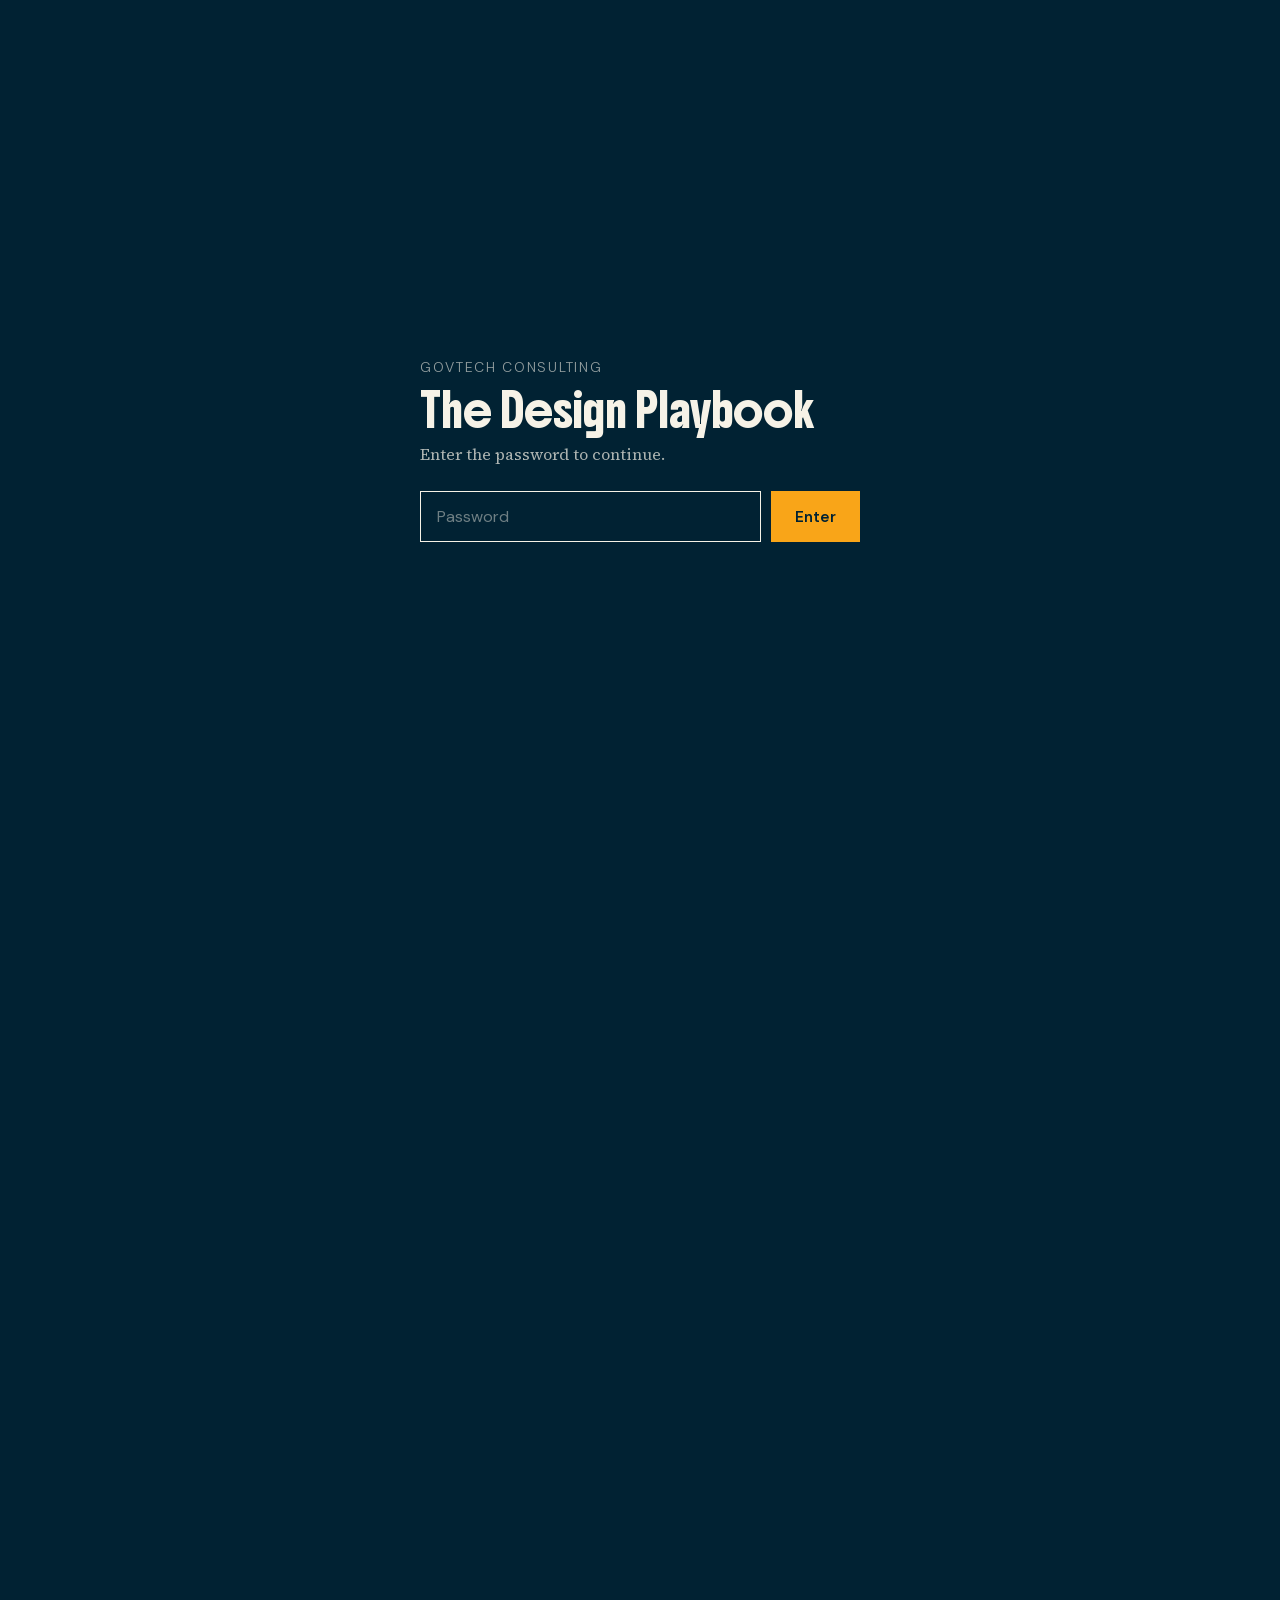
==== commit f74d5307: "Chapters 1-5: update content to Draft 2 (2026-07-09) Apply every content diff from 'Draft_ GTC Desig" ====
--- a/about-govtech-consulting.html
+++ b/about-govtech-consulting.html
@@ -140,7 +140,7 @@
               <li>
                 <a class="toc__chapter" data-href="/chapter-4" href="/chapter-4">
                   <span class="toc__chapter-num">4</span>
-                  <span class="toc__chapter-name">The Stages of an Engagement</span>
+                  <span class="toc__chapter-name">Stages of Engagement</span>
                 </a>
               </li>
               <li>
@@ -159,12 +159,12 @@
 
           <!-- 1.1 -->
           <h3 class="section-head reveal" id="s-11">1.1 Who We Are</h3>
-          <p class="lead reveal">As technology evolves, so does the relationship between the public sector and the people we serve. GovTech Consulting (GTC) was established to advance Singapore&rsquo;s national mandate on building a resilient digital foundation for our public infrastructure.</p>
-          <p class="reveal">To meet the complex demands of an AI-driven world, the GTC Design team partners with agencies to share tools, grow skills, and cultivate lasting digital capabilities. As government agencies are central to driving sustainable digital growth, we work side by side to empower public officers in fulfilling their core mission &mdash; transforming services and elevating the quality of tech for the public good, together.</p>
+          <p class="lead reveal">GovTech Consulting (GTC) was established in June 2025 to advance Singapore&rsquo;s national mandate for a resilient digital public infrastructure, supporting agencies to navigate the complex, shifting demands of an AI-driven world.</p>
+          <p class="reveal">As government agencies drive the digital future of public services, the GTC Design team partners directly with agency counterparts to rethink how their services are discovered, designed, and built &mdash; adapting digital experiences as the public&rsquo;s relationship with government evolves. Now fifty strong and steadily growing, our team brings together diverse backgrounds to introduce novel ways of meeting complex challenges. Working side by side with public officers, we collaborate to fulfil a shared mission: transforming services and elevating the quality of technology for the public good, together.</p>
 
           <blockquote class="pullquote reveal">
             <img class="pullquote__mark" src="assets/pullmark.svg" alt="" aria-hidden="true" width="15" height="15" />
-            <p>We work side by side to empower public officers &mdash; transforming services and elevating the quality of tech for the public good, together.</p>
+            <p>Working side by side with public officers &mdash; transforming services and elevating the quality of technology for the public good, together.</p>
           </blockquote>
         </article>
 
@@ -242,7 +242,7 @@
             </span>
             <span class="menu__text">
               <span class="menu__num">04</span>
-              <span class="menu__title">The Stages of an Engagement</span>
+              <span class="menu__title">Stages of Engagement</span>
             </span>
           </a>
         </li>
--- a/css/styles.css
+++ b/css/styles.css
@@ -60,6 +60,15 @@
   /* Reference width = 1440. Fluid scale helper. */
   --ref: 1440;
 
+  /* Landing shelf geometry — MUST match SHELF_W / SHELF_PAD in js/main.js (fitShelf).
+     The shelf (books 1–5) is --shelf-w wide, centred, and shrinks to fit within
+     --shelf-pad of total side gutter. The intro row reuses these so its edges line
+     up with the outermost books at every width. */
+  --shelf-w: 1300px;
+  --shelf-pad: 80px;
+  /* Effective on-screen shelf/content width: min(1300px, viewport − 80px). */
+  --shelf-width: min(var(--shelf-w), 100% - var(--shelf-pad));
+
   /* Title sizing (Opening_Title.svg native = 606 × 230) */
   --title-w: min(606px, 80vw);
 
@@ -86,6 +95,13 @@
 }
 
 img { display: block; max-width: 100%; }
+
+/* Chrome/Safari let you click-drag images & SVGs out as ghost drag images — kill that
+   so pressing on any graphic never starts a native drag (books, spines, icons, art). */
+img, svg {
+  -webkit-user-drag: none;
+  user-select: none;
+}
 
 /* ============================================================================
    TYPE SYSTEM  (letterSpacing tokens are % of font-size)
@@ -150,10 +166,21 @@
 /* ============================================================================
    HERO  (Cover 1 → reveal stage)  · reference frame 1440 × 1024
    ========================================================================== */
+/* Landing only: kill the vertical rubber-band / scroll-chaining bounce so the
+   cover→intro glide (ScrollSmoother) never overscrolls past the ends. */
+html:has(#hero),
+html:has(#hero) body {
+  overscroll-behavior-y: none;
+}
+
 .hero {
   position: relative;
   height: 100svh;
   width: 100%;
+  /* Clouds live directly under .hero (outside the stage clip) so their scroll parallax
+     can carry them down over the intro. Their drift wraps past the right edge — clip x
+     only (`clip` is the one value that pairs with visible-y; `hidden` would clip both). */
+  overflow-x: clip;
 }
 
 .hero__stage {
@@ -180,6 +207,7 @@
   inset: 0;
   z-index: 0;
   pointer-events: none;
+  will-change: transform; /* container `y` = scroll parallax (cloudDrift); children own x/scale/opacity */
 }
 .cloud {
   --enter: 0;            /* load-in factor (0→1, raised by loadTl); ×edge-fade = opacity */
@@ -227,104 +255,138 @@
   white-space: nowrap;
 }
 
-/* Top-left brand mark — appears only in the after-scroll state (same SVG as the
-   chapter-page topbar). Hidden on the cover; faded in by heroScene's master. */
+/* Top-left brand mark — a FIXED top bar (same SVG as the chapter-page topbar),
+   body-level so `fixed` holds under ScrollSmoother. Hidden until the user reaches the
+   bottom of the page, then faded in + kept pinned by logoBar() in main.js. */
 .home-logo {
-  position: absolute;
+  position: fixed;
   top: clamp(28px, 4.7vh, 48px);
   left: clamp(22px, 3.3vw, 48px);
-  z-index: 3;
+  z-index: 40;
   width: clamp(112px, 9.9vw, 142px);
   line-height: 0;
+  pointer-events: none;
 }
 .home-logo img { width: 100%; height: auto; display: block; }
 
-/* After-scroll reveal column (Figma "Text Box") — pinwheel slot + header + body,
-   anchored in the band ABOVE the bottom shelf. Absolutely positioned so it never
-   disturbs the cover lockup; hidden on load, revealed by the scroll master.
-   Layout note: positioned with vh + sized with vh-aware clamps so it scales with the
-   viewport height (px-sized content at a fixed vh top is what let the body run into the
-   books on short/wide screens). `bottom` reserves the 340px shelf band + a gap, and the
-   content vertically centres in the remaining band, biased high. */
-.intro-reveal {
-  position: absolute;
-  top: 0;
-  bottom: 340px;                       /* = the bottom shelf's height, so the band is
-                                          exactly [viewport top → shelf top] and the
-                                          content centres with equal space above/below */
-  left: 50%;
-  transform: translateX(-50%);
-  z-index: 3;
-  width: min(604px, 90vw);
+/* ============================================================================
+   INTRO SECTION  (Figma 2082-2203) — in-flow full-viewport section below the
+   cover: Boldonse headline hard-left + serif welcome column hard-right, the
+   book shelf flush to the bottom. The hero's clouds parallax down over its top.
+   ========================================================================== */
+.intro {
+  position: relative;
+  min-height: 100svh;
+  overflow: hidden;                    /* clips the parked (below-fold) books so they
+                                          never extend the document past the section */
+  padding-inline: 0;                   /* the row sets its own width so its `100%` = the
+                                          viewport; horizontal gutters come from the row's
+                                          margin (matching the shelf). Mobile re-adds pad. */
+  /* Vertically centre the headline + copy in the band BETWEEN the fixed top-bar logo
+     and the shelf: reserve the logo band at top + the shelf band at bottom, then centre
+     the row in what's left. No background — the chalk body shows through and the clouds
+     settle along the top. */
   display: flex;
   flex-direction: column;
-  align-items: center;
   justify-content: center;
-  gap: clamp(10px, 1.9vh, 24px);
-  text-align: center;
-}
-/* Scrolled pinwheel slot — the target the traveler shrinks to (invisible). vh-aware so
-   it shrinks on short viewports along with the type. */
-.pinwheel-slot--scrolled {
-  width: clamp(72px, min(8.4vw, 12vh), 120px);
-  aspect-ratio: 1 / 1;
-}
-/* Header — Boldonse, two lines, each clipped for the wipe reveal. Caps at 36 (Figma) but
-   shrinks on short viewports so the block fits above the shelf. */
-.intro__head {
+  padding-top: clamp(80px, 11vh, 112px);       /* reserves the top-bar logo band */
+  padding-bottom: 340px;                        /* reserves the bottom shelf band */
+}
+.intro__row {
+  /* Match the shelf: same width + centring, so the headline's left edge aligns with
+     book 1 and the copy's right edge aligns with book 5 at every width. */
+  width: var(--shelf-width);           /* min(1300px, 100% − 80px) — shared with .home-shelf */
+  margin-inline: auto;
+  display: flex;
+  justify-content: space-between;
+  align-items: flex-start;
+  gap: clamp(24px, 4vw, 64px);
+  /* vertical position comes from the section's flex centering (no top padding) */
+}
+/* Headline — Boldonse 54/80 (Figma), sentence case (no uppercase transform).
+   ALWAYS exactly two lines: each `.line` is `white-space:nowrap`, and fitHeadline()
+   in main.js scales this shared `font-size` down (capped ≤54px) so the longest line
+   fits the space beside the copy column at any width. The `clamp` here is only a
+   no-JS fallback — JS sets an inline `font-size` that overrides it. */
+.intro__headline {
   margin: 0;
   font-family: var(--font-display);
   font-weight: 400;
-  font-size: clamp(22px, min(2.9vw, 4vh), 36px);
-  line-height: 1.3;
-  letter-spacing: 0;
-  color: var(--midnight);
-}
-/* Boldonse's tall caps + descenders (comma, g) overflow the line box, so a bare
-   overflow:hidden clip cuts the glyph tops/bottoms. Pad the clip box vertically to
-   give them room (the span push-down measures this padded height, so it still hides). */
-.intro__head .line {
+  font-size: clamp(40px, 3.4vw, 54px);          /* fallback; JS fits the real size (never < 40) */
+  line-height: 1.48;                            /* 80 / 54 */
+  letter-spacing: -0.3px;
+  color: var(--midnight);
+}
+/* Boldonse's tall caps + descenders overflow the line box, so a bare overflow:hidden
+   clip cuts the glyph tops/bottoms — pad the clip box vertically to give them room
+   (same rationale as the retired .intro__head wipe). Words rise inside each line;
+   `nowrap` keeps each line to a single row so the title never breaks. */
+.intro__headline .line {
   display: block;
   overflow: hidden;
+  white-space: nowrap;
   padding-block: 0.2em;
-}
-.intro__head .line > span { display: block; will-change: transform; }
-/* Body — Source Serif / 518px / centred (Figma body copy). vh-aware so it shrinks a
-   little on short viewports to keep the block clear of the shelf. */
-.intro__body {
-  width: min(518px, 100%);
+  margin-block: -0.2em;                /* reclaim the pad so the two lines sit at 80px */
+}
+/* Wrap mode (phones too narrow for a two-line 40px title): fitHeadline() adds this so
+   the title wraps instead of shrinking below 40px. The per-line clip mask can't hold
+   multiple rows, so drop it — introScene reveals with a plain fade in this mode. */
+.intro__headline--wrap .line {
+  overflow: visible;
+  white-space: normal;
+  padding-block: 0;
+  margin-block: 0;
+}
+.intro__headline .word { display: inline-block; will-change: transform; }
+/* Right column — Figma 421px: welcome copy + Explore link. */
+.intro__col {
+  width: min(421px, 100%);
+  flex: 0 0 auto;
+  display: flex;
+  flex-direction: column;
+  gap: 24px;
+}
+.intro__copy {
+  margin: 0;
   font-family: var(--font-serif);
   font-weight: 400;
-  font-size: clamp(13px, min(1.1vw, 1.7vh), 16px);
+  font-size: 15px;
   line-height: 1.5;
   letter-spacing: -0.32px;
   color: #000;
 }
-.intro__body p { margin: 0; }
-.intro__body p + p { margin-top: 1.25em; }
-.intro__body em { font-style: italic; }
-
-/* "Dive in" — inline underlined text button that opens the About-this-playbook popup.
-   Native <button> chrome reset; sits below the welcome copy in the reveal column. */
-.intro__dive {
+/* "Explore →" — text + midnight arrow chip; opens the About-this-playbook popup. */
+.intro__explore {
   appearance: none;
   border: 0;
   background: none;
   padding: 0;
   margin: 0;
+  align-self: flex-start;
+  display: inline-flex;
+  align-items: center;
+  gap: 12px;
   cursor: pointer;
   font-family: var(--font-sans);
   font-weight: 500;
-  font-size: clamp(14px, min(1.2vw, 1.8vh), 17px);
-  letter-spacing: -0.2px;
-  color: var(--midnight);
-  text-decoration: underline;
-  text-underline-offset: 5px;
-  text-decoration-thickness: 1.5px;
-  transition: color 0.2s ease, text-underline-offset 0.2s ease;
-}
-.intro__dive:hover,
-.intro__dive:focus-visible { color: var(--orange); text-underline-offset: 7px; }
+  font-size: 16px;
+  color: var(--midnight);
+}
+.intro__explore-icon {
+  width: 19px;
+  height: 19px;
+  display: inline-flex;
+  align-items: center;
+  justify-content: center;
+  background: var(--midnight);
+  color: #fff;
+  transition: background 0.2s ease, color 0.2s ease;
+}
+.intro__explore:hover .intro__explore-icon,
+.intro__explore:focus-visible .intro__explore-icon {
+  background: var(--orange);
+  color: var(--midnight);
+}
 
 /* Arrow — Figma top:934 / 1024 ≈ 91.2% ; native 57 × 45 */
 .arrow {
@@ -347,7 +409,7 @@
   left: 50%;
   bottom: 0;
   z-index: 2;
-  width: 1300px;                     /* 5×188 + 4×90 (was 1578 with 6 books) */
+  width: var(--shelf-w);             /* 1300px = 5×188 + 4×90; shared with .intro__row */
   height: 340px;
   /* --shelf-scale is set by fitShelf() in main.js so the whole shelf scales down to
      fit narrow viewports (origin bottom-centre → stays centred + flush to the floor). */
@@ -398,28 +460,29 @@
 
 /* Load: the eyebrow / title / clouds / arrow stay hidden on bare chalk while the
    pinwheel rises + spins; the load timeline (main.js) reveals them once it settles.
-   Reduced motion shows them immediately. (All home-only selectors.) */
+   The intro pieces below the fold start hidden until introScene plays them in.
+   Reduced motion shows everything immediately. (All home-only selectors.) */
 .js .eyebrow--top,
 .js .lockup,
 .js .cloud,
 .js #arrow { opacity: 0; }
-/* The after-scroll reveal is hidden on the cover state (revealed by the scroll master).
-   Hide the body's paragraphs (not the container) — the master animates the <p>s. */
 .js .home-logo,
-.js .intro__body p,
-.js .intro__dive { opacity: 0; }
-.js .intro__head .line > span { transform: translateY(110%); }
+.js .intro__copy,
+.js .intro__explore { opacity: 0; }
+.js .intro__headline .word { transform: translateY(118%); }            /* masked hide (clip) */
+.js .intro__headline--wrap .word { transform: none; opacity: 0; }       /* wrap mode → opacity hide */
 @media (prefers-reduced-motion: reduce) {
-  /* No scroll choreography → present the after-scroll composition statically so the
-     welcome copy + Dive-in button are reachable. Clouds stay; the cover-only bits are hidden. */
-  .js .cloud,
-  .js .home-logo,
-  .js .intro__body p,
-  .js .intro__dive { opacity: 1; }
+  /* No pin any more — the cover and the intro are both real in-flow content, so
+     nothing needs hiding: show every state statically. */
   .js .eyebrow--top,
   .js .lockup,
-  .js #arrow { opacity: 0; }
-  .js .intro__head .line > span { transform: none; }
+  .js .cloud,
+  .js #arrow,
+  .js .home-logo,
+  .js .intro__copy,
+  .js .intro__explore { opacity: 1; }
+  .js .intro__headline .word,
+  .js .intro__headline--wrap .word { transform: none; opacity: 1; }
 }
 
 /* ============================================================================
@@ -834,13 +897,26 @@
 /* ============================================================================
    MOBILE LANDING (≤768px) — replace the rising-books shelf with a static vertical
    stack of horizontal cards (icon · number · divider · title), each with a CSS
-   "spine ledge" below it. No hover/physics (that all stays desktop-only). The hero
-   keeps its cover → intro-reveal scroll story; the cards flow in a normal section
-   below it (js/main.js plays the reveal once, then leaves scroll fully native).
+   "spine ledge" below it. No hover/physics (that all stays desktop-only). Scroll
+   is fully native: cover → stacked intro section → cards.
    ========================================================================== */
 
 /* Desktop: the mobile cards section is not rendered. */
 .home-cards { display: none; }
+
+/* ≤1200px — a two-line 40px title no longer fits beside the 421px copy column, so
+   STACK the intro to one column: the title takes the full shelf-width (staying ≥40px far
+   lower) and the copy sits beneath it. The shelf still shows here (down to 768px), so the
+   top padding is trimmed to leave room above the reserved shelf band. */
+@media (max-width: 1200px) {
+  .intro { padding-top: clamp(64px, 8vh, 96px); }
+  .intro__row {
+    flex-direction: column;
+    align-items: flex-start;          /* title + copy left-aligned to the shelf's left edge */
+    gap: clamp(20px, 3vw, 36px);
+  }
+  .intro__col { width: min(421px, 100%); }   /* readable measure below the title */
+}
 
 @media (max-width: 768px) {
   /* Cover lockup — stack the pinwheel ABOVE the title so the wide "THE GTC DESIGN"
@@ -855,8 +931,14 @@
   .pinwheel-slot { width: clamp(92px, 24vw, 128px); }
   .lockup { font-size: clamp(20px, 6.4vw, 30px); line-height: 1.32; }
 
-  /* After-scroll reveal centres in the FULL hero (no shelf band to reserve below). */
-  .intro-reveal { bottom: 0; width: min(560px, 86vw); }
+  /* Intro section stacks: headline above the copy column, cards flow right below
+     (no shelf to reserve space for, so the section shrinks to its content). The shelf
+     is hidden here, so the row drops the shelf-width cap and just fills the padded box. */
+  .intro { min-height: auto; padding-block: 96px 12px; padding-inline: clamp(20px, 5.5vw, 32px); overflow: visible; }
+  .intro__row { width: 100%; margin-inline: 0; flex-direction: column; gap: 28px; }
+  .intro__headline { max-width: 100%; font-size: clamp(24px, 7vw, 34px); }
+  .intro__col { width: 100%; }
+  .home-logo { width: 104px; }   /* stays the fixed top bar; just a touch smaller */
 
   /* The desktop rising-books shelf is replaced by the cards below. */
   .home-shelf { display: none; }
@@ -937,7 +1019,7 @@
 
 /* ============================================================================
    ABOUT-THIS-PLAYBOOK POPUP  (Figma 2038:8068)
-   Full-screen modal opened by the landing "Dive in" button; holds the retired
+   Full-screen modal opened by the landing "Explore" button; holds the retired
    Foreword's two sections. Mechanics/animation in aboutModal() (js/main.js).
    ========================================================================== */
 .about-modal {
@@ -1006,7 +1088,7 @@
 /* Content - illustration (left) + two text sections (right); the sections split
    into equal halves that line up with the two stacked illustration blocks. */
 .about-modal__content {
-  flex: 1 1 auto;                          /* fill the space so the button sits at the bottom edge */
+  flex: 1 1 auto;                          /* fill the remaining card height */
   display: flex;
   gap: 40px;
   align-items: stretch;
@@ -1065,34 +1147,6 @@
   margin: 0;
   border: 0;
   border-top: 1px solid var(--midnight);
-}
-
-/* CTA - midnight button with orange arrow chip, bottom-right. */
-.about-modal__cta {
-  align-self: flex-end;
-  margin-top: 40px;
-  display: inline-flex;
-  align-items: center;
-  gap: 16px;
-  padding: 10px 12px;
-  background: var(--midnight);
-  color: #fff;
-  text-decoration: none;
-  font-family: var(--font-sans);
-  font-weight: 400;
-  font-size: 16px;
-  transition: background 0.2s ease;
-}
-.about-modal__cta:hover,
-.about-modal__cta:focus-visible { background: #013a58; }
-.about-modal__cta-icon {
-  display: inline-flex;
-  align-items: center;
-  justify-content: center;
-  width: 19px;
-  height: 19px;
-  background: var(--orange);
-  color: var(--midnight);
 }
 
 @media (max-width: 768px) {
@@ -1105,5 +1159,4 @@
   .about-modal__row { flex-direction: column; gap: 8px; flex-basis: auto; }
   .about-modal__row:first-of-type { padding-bottom: 20px; }
   .about-modal__row:last-of-type { padding-top: 20px; }
-  .about-modal__cta { align-self: stretch; justify-content: center; }
-}
+}
--- a/css/chapter.css
+++ b/css/chapter.css
@@ -271,6 +271,15 @@
    by the .chapter-panel scope (the standalone about-govtech-consulting.html has
    no transition, so it keeps its natural short height). */
 .chapter-panel#ch1 .page-body { min-height: 100vh; }
+/* Chapters 2–5 dwell longer than the 280px base before the chapter→chapter
+   transition engages. Bounded to ≥769px so the ≤768px 150px mobile trim
+   (below) still wins on phones despite the higher ID specificity here. */
+@media (min-width: 769px) {
+  .chapter-panel#ch2 .page-body,
+  .chapter-panel#ch3 .page-body,
+  .chapter-panel#ch4 .page-body,
+  .chapter-panel#ch5 .page-body { padding-bottom: 360px; }
+}
 .page-body__canvas {
   position: relative;
   width: min(1440px, 100%);
@@ -1275,6 +1284,14 @@
    to midnight while the menu is open so the X stays visible on chalk. */
 body.page-dark:has(.menu:not([hidden])) .topbar__menu { color: var(--midnight); }
 
+/* ----- About embedded in the reader (playbook.html #about terminal panel) ------
+   The standalone page is body.page-dark throughout; in the reader ONLY the terminal
+   panel is dark, so invert the topbar logo to chalk while it sits under the bar
+   (aboutPanel in js/chapter.js toggles html.reader-dark as the panel fills the top
+   band). The left rail is clipped away over the panel by railReveal, which treats
+   .chapter-panel--about as an occluder just like a coloured chapter hero. */
+html.reader-dark .topbar__logo img { filter: brightness(0) invert(1); }
+
 .page-body.about-page {
   --page-pad: clamp(22px, 2.8vw, 40px);    /* Figma: 40px side padding at 1710 */
   padding: 0;                              /* drop the shared .page-body 48/280 pad — the hero owns its own spacing */
@@ -1382,8 +1399,11 @@
 }
 
 @media (max-width: 768px) {
-  /* Head row stacks; the mobile topbar scrim (chalk on other pages) goes dark. */
-  body.page-dark .topbar::before {
+  /* Head row stacks; the mobile topbar scrim (chalk on other pages) goes dark —
+     on the standalone page (body.page-dark) and over the reader's About panel
+     (html.reader-dark). */
+  body.page-dark .topbar::before,
+  html.reader-dark .topbar::before {
     background: linear-gradient(to bottom, #0c1619 0, #0c1619 20%, rgba(12, 22, 25, 0) 90%);
   }
   .about-hero__head {
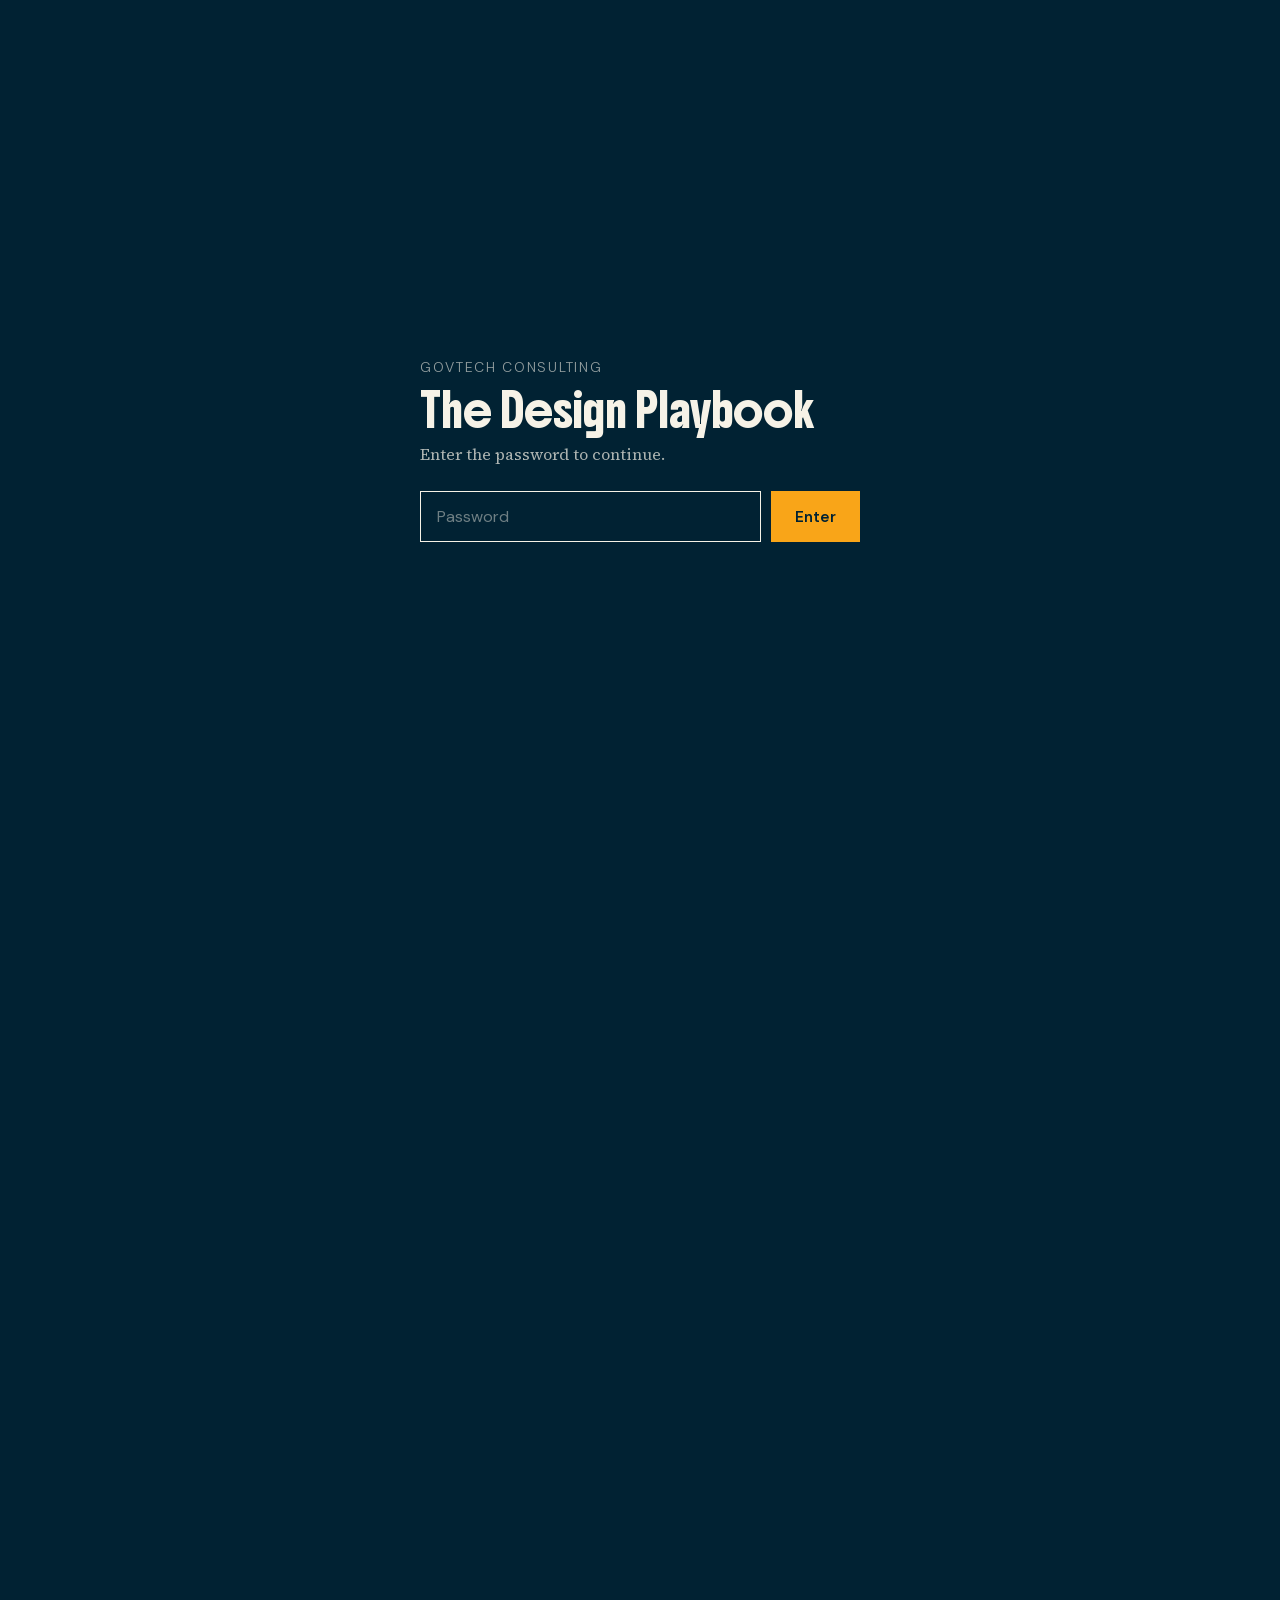
==== commit a7de4798: "Chapters 1-5: content refinements + structure/label fixes - Ch1: link 'national mandate' to the Smar" ====
--- a/about-govtech-consulting.html
+++ b/about-govtech-consulting.html
@@ -159,13 +159,8 @@
 
           <!-- 1.1 -->
           <h3 class="section-head reveal" id="s-11">1.1 Who We Are</h3>
-          <p class="lead reveal">GovTech Consulting (GTC) was established in June 2025 to advance Singapore&rsquo;s national mandate for a resilient digital public infrastructure, supporting agencies to navigate the complex, shifting demands of an AI-driven world.</p>
+          <p class="lead reveal">GovTech Consulting (GTC) was established in June 2025 to advance Singapore&rsquo;s <a href="https://www.smartnation.gov.sg/about/our-vision/smart-nation-vision/" target="_blank" rel="noopener">national mandate</a> for a resilient digital public infrastructure, supporting agencies to navigate the complex, shifting demands of an AI-driven world.</p>
           <p class="reveal">As government agencies drive the digital future of public services, the GTC Design team partners directly with agency counterparts to rethink how their services are discovered, designed, and built &mdash; adapting digital experiences as the public&rsquo;s relationship with government evolves. Now fifty strong and steadily growing, our team brings together diverse backgrounds to introduce novel ways of meeting complex challenges. Working side by side with public officers, we collaborate to fulfil a shared mission: transforming services and elevating the quality of technology for the public good, together.</p>
-
-          <blockquote class="pullquote reveal">
-            <img class="pullquote__mark" src="assets/pullmark.svg" alt="" aria-hidden="true" width="15" height="15" />
-            <p>Working side by side with public officers &mdash; transforming services and elevating the quality of technology for the public good, together.</p>
-          </blockquote>
         </article>
 
       </div>
@@ -249,8 +244,8 @@
         <li class="menu__item">
           <a class="menu__row" data-href="how-we-work.html" href="how-we-work.html">
             <span class="menu__icon">
-              <img class="menu__icon-base" src="assets/menu_4.svg" alt="" />
-              <img class="menu__icon-hover" src="assets/menu_4_hover.svg" alt="" aria-hidden="true" />
+              <img class="menu__icon-base" src="assets/menu_5.svg" alt="" />
+              <img class="menu__icon-hover" src="assets/menu_5_hover.svg" alt="" aria-hidden="true" />
             </span>
             <span class="menu__text">
               <span class="menu__num">05</span>
--- a/css/chapter.css
+++ b/css/chapter.css
@@ -808,6 +808,23 @@
   scroll-margin-top: 120px;     /* anchor offset for TOC sub-link clicks */
 }
 
+/* Third-level heading — a named item nested under a subsection group
+   (e.g. the rituals grouped under "At the team level" in 5.2). A notch under .subsection-head. */
+.subsubsection-head {
+  margin: 1.6em 0 0.4em;
+  font-family: var(--font-sans);
+  font-weight: 600;
+  font-size: clamp(1.05rem, 1.3vw, 1.15rem);   /* ~18px */
+  line-height: 1.3;
+  letter-spacing: -0.1px;
+  color: var(--midnight);
+  scroll-margin-top: 120px;
+}
+
+/* Run-in key label — accent-coloured lead-in for a list item, so it reads
+   distinctly from a bolded first sentence beside it (used in 4.2 core characteristics). */
+.copy .ch-key { color: var(--accent, #f9a518); }
+
 /* Lists — serif body, custom markers */
 .copy ul,
 .copy ol {
@@ -943,6 +960,20 @@
   font-size: 13px;
   letter-spacing: 0.01em;
   color: rgba(1, 34, 51, 0.55);
+}
+
+/* Inline link within body copy — inherits the text colour with an accent underline */
+.copy a {
+  color: inherit;
+  text-decoration: underline;
+  text-decoration-color: var(--accent, #f9a518);
+  text-decoration-thickness: 1.5px;
+  text-underline-offset: 3px;
+  transition: color 0.15s ease, text-decoration-color 0.15s ease;
+}
+.copy a:hover,
+.copy a:focus-visible {
+  color: var(--accent, #f9a518);
 }
 
 /* ----- Closing pull-quote ----- */
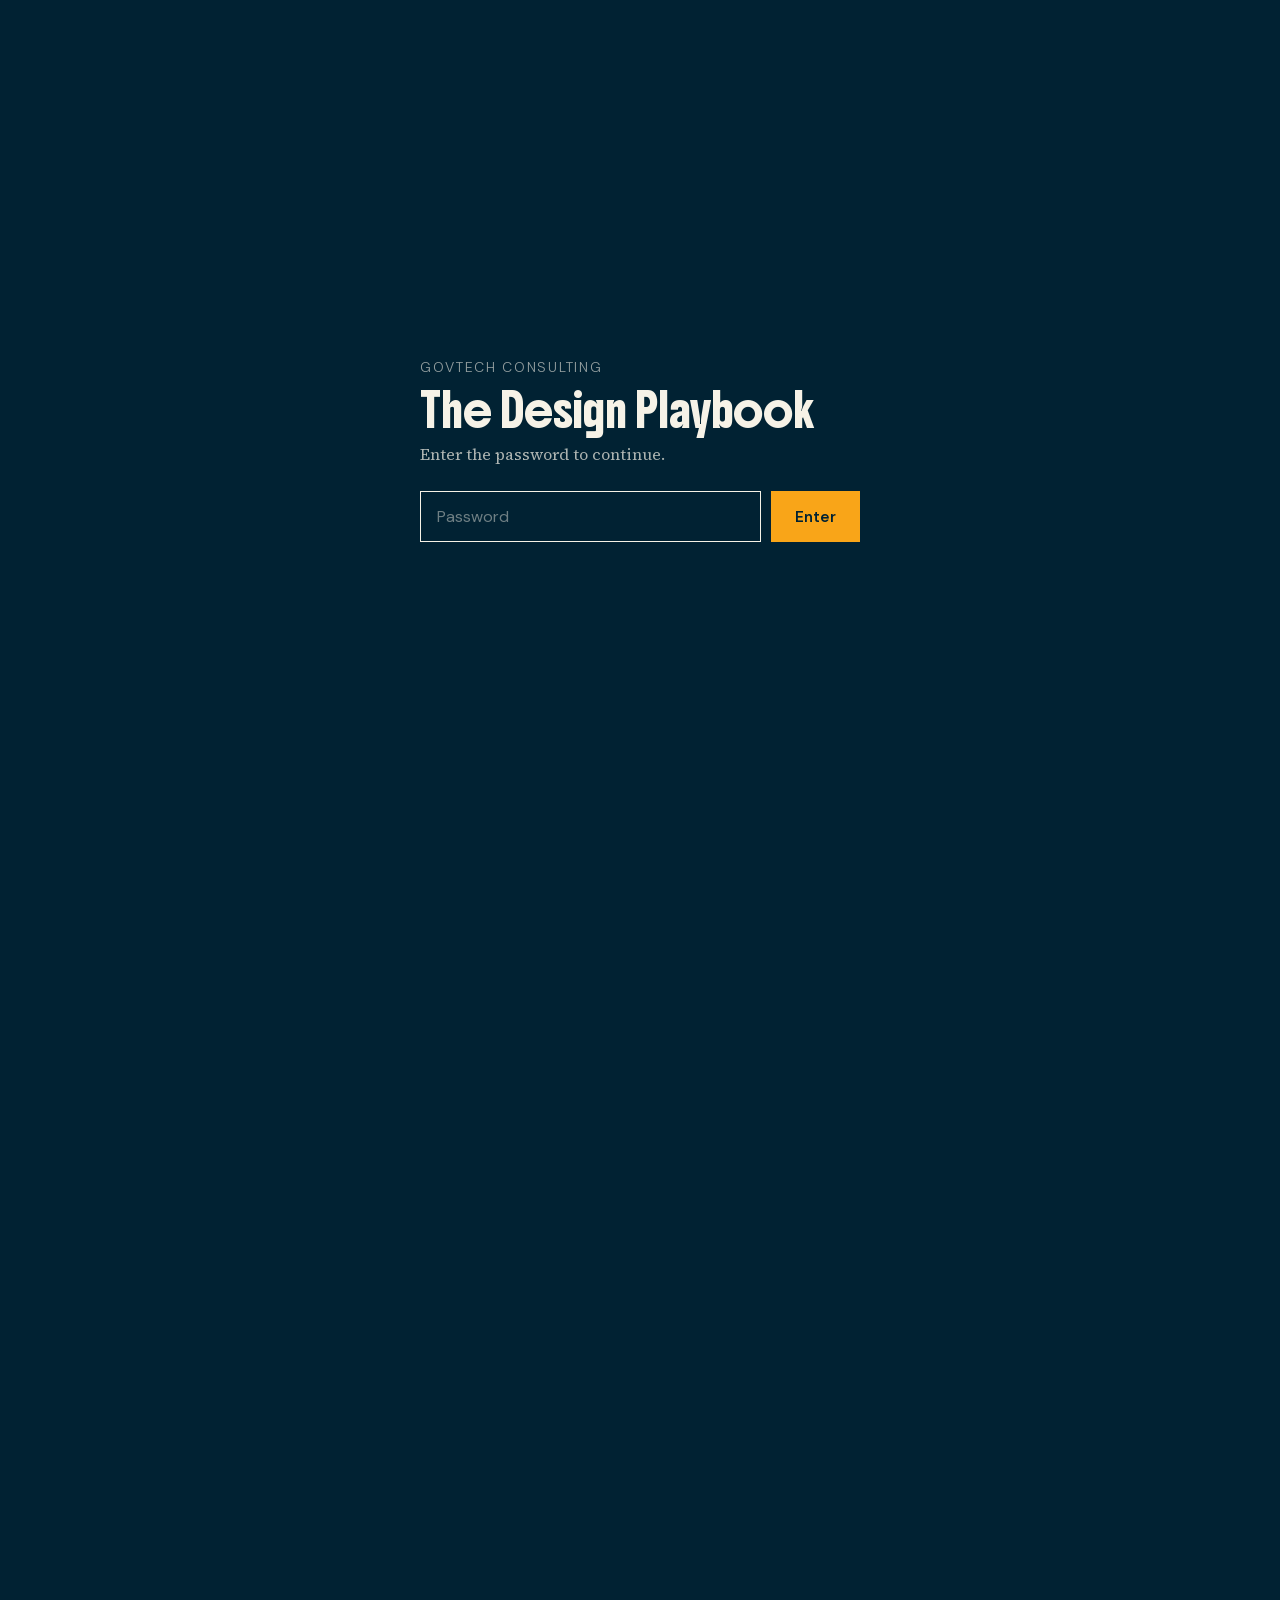
==== commit 032f958e: "Nav: remove the drawer Menu site-wide, add the cross-page fade Replaces the right-side drawer Menu +" ====
--- a/about-govtech-consulting.html
+++ b/about-govtech-consulting.html
@@ -33,16 +33,11 @@
 </head>
 <body style="--hero-bg: var(--orange); --hero-title: var(--chalk); --accent: var(--orange); --flower-aspect: 611 / 611;">
   <!-- ───────────────────────── LEFT RAIL (fixed) ───────────────────────── -->
-  <!-- Top header: logo (→ home) + hamburger (opens the bookshelf Menu) -->
+  <!-- Top header: logo (→ home) -->
   <header class="topbar">
     <a class="topbar__logo" href="index.html" aria-label="The GTC Design Playbook — home">
       <img src="assets/playbook_logo.svg" alt="The GTC Design Playbook" />
     </a>
-    <button class="topbar__menu" type="button" data-menu-open aria-haspopup="dialog" aria-controls="menu" aria-label="Open playbook menu">
-      <svg viewBox="0 0 24 24" width="24" height="24" fill="none" stroke="currentColor" stroke-width="2" stroke-linecap="round" stroke-linejoin="round" aria-hidden="true">
-        <line class="bar bar-top" x1="3" y1="7" x2="21" y2="7" /><line class="bar bar-mid" x1="3" y1="12" x2="21" y2="12" /><line class="bar bar-bot" x1="3" y1="17" x2="21" y2="17" />
-      </svg>
-    </button>
   </header>
 
   <!-- Left rail (fixed) — rotated chapter label; revealed below the coloured hero -->
@@ -73,8 +68,9 @@
     </button>
   </nav>
   <div class="toc-sheet" id="toc-sheet" role="dialog" aria-label="Table of contents">
-    <div class="toc-sheet__scrim"></div>
-    <div class="toc-sheet__panel"></div>
+    <div class="toc-sheet__mask">
+      <div class="toc-sheet__panel"></div>
+    </div>
   </div>
 
   <div id="smooth-wrapper">
@@ -149,6 +145,12 @@
                   <span class="toc__chapter-name">How We Work</span>
                 </a>
               </li>
+              <li>
+                <a class="toc__chapter toc__chapter--about" data-href="/about" href="/about">
+                  <span class="toc__chapter-num"></span>
+                  <span class="toc__chapter-name">Behind the playbook</span>
+                </a>
+              </li>
             </ul>
           </div>
         </nav>
@@ -170,104 +172,6 @@
     </div><!-- /#smooth-content -->
   </div><!-- /#smooth-wrapper -->
 
-  <!-- ───────────────────────── MENU (bookshelf overlay) — shared ───────────────────────── -->
-  <div class="menu" id="menu" role="dialog" aria-modal="true" aria-label="Playbook menu" hidden>
-    <!-- Right-side drawer: scrim (click-to-close) + chalk card of chapter rows. Swipes in
-         from the right; on close the rows fall away (see menuScene in js/main.js). The
-         close control is the topbar hamburger (morphs to an X) / the scrim / Esc. -->
-    <div class="menu__scrim" data-menu-close aria-hidden="true"></div>
-    <nav class="menu__drawer" aria-label="Chapters" tabindex="-1">
-      <p class="menu__eyebrow">The Design Playbook</p>
-      <ul class="menu__list">
-        <!-- Foreword menu row: RETIRED 2026-07 (Foreword hidden site-wide; kept for revert)
-        <li class="menu__item">
-          <a class="menu__row" data-href="foreword.html" href="foreword.html">
-            <span class="menu__icon">
-              <img class="menu__icon-base" src="assets/menu_0.svg" alt="" />
-              <img class="menu__icon-hover" src="assets/menu_0_hover.svg" alt="" aria-hidden="true" />
-            </span>
-            <span class="menu__text">
-              <span class="menu__num">00</span>
-              <span class="menu__title">Foreword</span>
-            </span>
-          </a>
-        </li>
-        -->
-        <li class="menu__item">
-          <a class="menu__row" data-href="about-govtech-consulting.html" href="about-govtech-consulting.html">
-            <span class="menu__icon">
-              <img class="menu__icon-base" src="assets/menu_1.svg" alt="" />
-              <img class="menu__icon-hover" src="assets/menu_1_hover.svg" alt="" aria-hidden="true" />
-            </span>
-            <span class="menu__text">
-              <span class="menu__num">01</span>
-              <span class="menu__title">About GovTech Consulting</span>
-            </span>
-          </a>
-        </li>
-        <li class="menu__item">
-          <a class="menu__row" data-href="our-point-of-view.html" href="our-point-of-view.html">
-            <span class="menu__icon">
-              <img class="menu__icon-base" src="assets/menu_2.svg" alt="" />
-              <img class="menu__icon-hover" src="assets/menu_2_hover.svg" alt="" aria-hidden="true" />
-            </span>
-            <span class="menu__text">
-              <span class="menu__num">02</span>
-              <span class="menu__title">Our Point of View</span>
-            </span>
-          </a>
-        </li>
-        <li class="menu__item">
-          <a class="menu__row" data-href="our-approach.html" href="our-approach.html">
-            <span class="menu__icon">
-              <img class="menu__icon-base" src="assets/menu_3.svg" alt="" />
-              <img class="menu__icon-hover" src="assets/menu_3_hover.svg" alt="" aria-hidden="true" />
-            </span>
-            <span class="menu__text">
-              <span class="menu__num">03</span>
-              <span class="menu__title">Our Approach</span>
-            </span>
-          </a>
-        </li>
-        <li class="menu__item">
-          <a class="menu__row" data-href="stages-of-a-project.html" href="stages-of-a-project.html">
-            <span class="menu__icon">
-              <img class="menu__icon-base" src="assets/menu_4.svg" alt="" />
-              <img class="menu__icon-hover" src="assets/menu_4_hover.svg" alt="" aria-hidden="true" />
-            </span>
-            <span class="menu__text">
-              <span class="menu__num">04</span>
-              <span class="menu__title">Stages of Engagement</span>
-            </span>
-          </a>
-        </li>
-        <li class="menu__item">
-          <a class="menu__row" data-href="how-we-work.html" href="how-we-work.html">
-            <span class="menu__icon">
-              <img class="menu__icon-base" src="assets/menu_5.svg" alt="" />
-              <img class="menu__icon-hover" src="assets/menu_5_hover.svg" alt="" aria-hidden="true" />
-            </span>
-            <span class="menu__text">
-              <span class="menu__num">05</span>
-              <span class="menu__title">How We Work</span>
-            </span>
-          </a>
-        </li>
-        <li class="menu__item">
-          <a class="menu__row" data-href="about.html" href="about.html">
-            <span class="menu__icon">
-              <img class="menu__icon-base" src="assets/menu_about.svg" alt="" />
-              <img class="menu__icon-hover" src="assets/menu_about_hover.svg" alt="" aria-hidden="true" />
-            </span>
-            <span class="menu__text">
-              <span class="menu__title">About</span>
-            </span>
-          </a>
-        </li>
-      </ul>
-    </nav>
-  </div>
-
   <script src="vendor/gsap.min.js"></script>
   <script src="vendor/ScrollTrigger.min.js"></script>
   <script src="vendor/ScrollSmoother.min.js"></script>
@@ -275,5 +179,6 @@
   <script src="vendor/CustomWiggle.min.js"></script>
   <script type="module" src="js/main.js"></script>
   <script type="module" src="js/chapter.js"></script>
+  <script type="module" src="js/transition.js"></script>
 </body>
 </html>
--- a/css/styles.css
+++ b/css/styles.css
@@ -81,6 +81,33 @@
 *::after { box-sizing: border-box; }
 
 html { -webkit-text-size-adjust: 100%; }
+
+/* ============================================================================
+   Cross-page navigation fade (js/transition.js) — humanistreview.ai style.
+   `html` carries the page backdrop so the exit fade (body opacity → 0) sinks
+   the content into the background instead of flashing white; the dark About
+   page keeps its own backdrop via :has. The entrance is pure CSS — every load
+   fades the body in over 1.3s on the hrOut curve — so a JS failure can never
+   strand a hidden page (the animation always completes on its own). bfcache
+   restores skip CSS animations; transition.js replays the fade on pageshow.
+   ========================================================================== */
+html { background: var(--chalk, #f6f2e7); }
+html:has(body.page-dark) { background: #0c1619; }
+
+@keyframes gtc-page-in {
+  from { opacity: 0; }
+  to   { opacity: 1; }
+}
+
+/* fill-mode MUST stay `backwards`, never `both`/`forwards` — a filled CSS
+   animation outranks inline styles in the cascade, so it would pin the body at
+   opacity 1 and silently swallow transition.js's GSAP exit fade (found via
+   CDP: the html bg crossfaded but the body never faded). */
+body { animation: gtc-page-in 1.3s cubic-bezier(0.43, 0.195, 0.02, 1) backwards; }
+
+@media (prefers-reduced-motion: reduce) {
+  body { animation: none; }
+}
 
 body {
   margin: 0;
@@ -299,20 +326,26 @@
   margin-inline: auto;
   display: flex;
   justify-content: space-between;
-  align-items: flex-start;
+  /* Side-by-side (>1200px): centre the headline and the copy column against each
+     other — their heights are close but never equal, and a flush-top pair read as
+     two unrelated blocks. Harmless below 1200: the stacked media query re-sets
+     align-items to flex-start, where it means horizontal (left) alignment instead. */
+  align-items: center;
   gap: clamp(24px, 4vw, 64px);
   /* vertical position comes from the section's flex centering (no top padding) */
 }
 /* Headline — Boldonse 54/80 (Figma), sentence case (no uppercase transform).
    ALWAYS exactly two lines: each `.line` is `white-space:nowrap`, and fitHeadline()
-   in main.js scales this shared `font-size` down (capped ≤54px) so the longest line
-   fits the space beside the copy column at any width. The `clamp` here is only a
-   no-JS fallback — JS sets an inline `font-size` that overrides it. */
+   in main.js scales this shared `font-size` (capped ≤54px) so the longest line fits
+   the space beside the copy column; once the row stacks (≤1200px) the cap tracks the
+   viewport (17px + 3.1vw ≈ 54px @1200 → 29px @390, floor 26px) so the full-width
+   title scales DOWN as the screen narrows. The `clamp` here is only a no-JS
+   fallback — JS sets an inline `font-size` that overrides it. */
 .intro__headline {
   margin: 0;
   font-family: var(--font-display);
   font-weight: 400;
-  font-size: clamp(40px, 3.4vw, 54px);          /* fallback; JS fits the real size (never < 40) */
+  font-size: clamp(26px, 17px + 3.1vw, 54px);   /* fallback; JS fits the real size */
   line-height: 1.48;                            /* 80 / 54 */
   letter-spacing: -0.3px;
   color: var(--midnight);
@@ -334,59 +367,54 @@
 .intro__headline--wrap .line {
   overflow: visible;
   white-space: normal;
+  text-wrap: balance;      /* even rows — avoids a lone "wind." widow on phones */
   padding-block: 0;
   margin-block: 0;
 }
 .intro__headline .word { display: inline-block; will-change: transform; }
-/* Right column — Figma 421px: welcome copy + Explore link. */
+/* Right column — Figma 421px: the welcome copy (which now carries the CTA inline). */
 .intro__col {
   width: min(421px, 100%);
   flex: 0 0 auto;
   display: flex;
   flex-direction: column;
-  gap: 24px;
 }
 .intro__copy {
   margin: 0;
   font-family: var(--font-serif);
   font-weight: 400;
-  font-size: 15px;
+  font-size: 16px;
   line-height: 1.5;
   letter-spacing: -0.32px;
   color: #000;
 }
-/* "Explore →" — text + midnight arrow chip; opens the About-this-playbook popup. */
+/* The inline CTA that closes the welcome copy — opens the About-this-playbook
+   popup (aboutModal()). Lives INSIDE .intro__copy (2026-07, replacing the midnight
+   arrow chip that sat below it): a subtle inline run continuing the paragraph, so
+   it must read as emphasis in the sentence, not a button beside it. `font: inherit`
+   + `color: inherit` take the serif copy's face, 16px size and ink — the hairline
+   underline is the ONLY thing marking it (no arrow, no colour shift), which is the
+   whole point of the treatment. `display:inline` so it reflows with the text. */
 .intro__explore {
   appearance: none;
   border: 0;
   background: none;
   padding: 0;
   margin: 0;
-  align-self: flex-start;
-  display: inline-flex;
-  align-items: center;
-  gap: 12px;
+  display: inline;
   cursor: pointer;
-  font-family: var(--font-sans);
-  font-weight: 500;
-  font-size: 16px;
-  color: var(--midnight);
-}
-.intro__explore-icon {
-  width: 19px;
-  height: 19px;
-  display: inline-flex;
-  align-items: center;
-  justify-content: center;
-  background: var(--midnight);
-  color: #fff;
-  transition: background 0.2s ease, color 0.2s ease;
-}
-.intro__explore:hover .intro__explore-icon,
-.intro__explore:focus-visible .intro__explore-icon {
-  background: var(--orange);
-  color: var(--midnight);
-}
+  font: inherit;
+  letter-spacing: inherit;
+  color: inherit;
+  text-decoration: underline;
+  text-decoration-thickness: 1px;
+  text-underline-offset: 3px;
+  text-decoration-color: rgba(0, 0, 0, 0.35);
+  transition: text-decoration-color 0.2s ease;
+}
+.intro__explore:hover,
+.intro__explore:focus-visible { text-decoration-color: currentColor; }
+.intro__explore:focus-visible { outline: 2px solid var(--midnight); outline-offset: 3px; }
 
 /* Arrow — Figma top:934 / 1024 ≈ 91.2% ; native 57 × 45 */
 .arrow {
@@ -467,8 +495,7 @@
 .js .cloud,
 .js #arrow { opacity: 0; }
 .js .home-logo,
-.js .intro__copy,
-.js .intro__explore { opacity: 0; }
+.js .intro__copy { opacity: 0; }   /* .intro__explore is inside .intro__copy — it rides this */
 .js .intro__headline .word { transform: translateY(118%); }            /* masked hide (clip) */
 .js .intro__headline--wrap .word { transform: none; opacity: 0; }       /* wrap mode → opacity hide */
 @media (prefers-reduced-motion: reduce) {
@@ -479,8 +506,7 @@
   .js .cloud,
   .js #arrow,
   .js .home-logo,
-  .js .intro__copy,
-  .js .intro__explore { opacity: 1; }
+  .js .intro__copy { opacity: 1; }
   .js .intro__headline .word,
   .js .intro__headline--wrap .word { transform: none; opacity: 1; }
 }
@@ -526,153 +552,6 @@
   will-change: transform;
 }
 .mag-btn:focus-visible { outline: 2px solid var(--midnight); outline-offset: 4px; }
-
-/* ============================================================================
-   MENU  (right-side drawer overlay) — scrim + a chalk card that swipes in from the
-   right. On close the chapter rows fall away while the card fades (see menuScene in
-   js/main.js). One shared block per page (playbook + chapter pages). The bookshelf
-   .book system below is kept — index.html's landing shelf still uses it.
-   ========================================================================== */
-.menu {
-  position: fixed;
-  inset: 0;
-  z-index: 50;
-  display: block;
-}
-.menu[hidden] { display: none; }
-
-/* Dimmed backdrop — click to close (carries data-menu-close). */
-.menu__scrim {
-  position: absolute;
-  inset: 0;
-  background: rgba(1, 34, 51, 0.4);   /* midnight scrim */
-  cursor: pointer;
-}
-
-/* The drawer — a floating card pinned to the top-right with even spacing, sized to
-   its contents. overflow:visible so the rows can fall past it on close. The chalk
-   panel itself is the ::before layer, faded independently of the falling rows via
-   the GSAP-driven --card-bg-o (kept off the rows so they stay solid as they drop). */
-.menu__drawer {
-  --card-bg-o: 1;
-  position: absolute;
-  top: 16px;
-  right: 16px;
-  bottom: auto;
-  width: clamp(320px, 92vw, 440px);
-  color: var(--midnight);
-  padding: clamp(20px, 3vh, 28px);
-  overflow: visible;
-  outline: none;
-}
-.menu__drawer::before {
-  content: "";
-  position: absolute;
-  inset: 0;
-  z-index: 0;
-  background: var(--chalk);
-  border-radius: 16px;                                 /* all four corners */
-  box-shadow: 0 18px 50px rgba(1, 34, 51, 0.18);
-  opacity: var(--card-bg-o, 1);
-}
-
-.menu__eyebrow {
-  position: relative;
-  z-index: 1;
-  margin: 0 0 clamp(16px, 3.5vh, 30px);
-  font-family: var(--font-sans);
-  font-weight: 300;
-  font-size: 14px;
-  letter-spacing: 0.12em;
-  text-transform: uppercase;
-  color: var(--midnight);
-  opacity: 0.6;
-}
-
-.menu__list {
-  position: relative;
-  z-index: 1;                /* above the ::before card so falling rows stay on top */
-  list-style: none;
-  margin: 0;
-  padding: 0;
-  display: flex;
-  flex-direction: column;
-}
-
-/* A chapter row — mono icon left, number + title right. */
-.menu__row {
-  display: flex;
-  align-items: center;
-  gap: 18px;
-  padding: clamp(14px, 2vh, 20px) 8px;
-  text-decoration: none;
-  color: var(--midnight);
-  border-bottom: 1px solid rgba(1, 34, 51, 0.1);
-  border-radius: 10px;
-  transition: background 0.25s ease, color 0.25s ease, transform 0.25s ease;
-}
-.menu__item:last-child .menu__row { border-bottom: 0; }
-
-.menu__icon {
-  position: relative;
-  flex: 0 0 auto;
-  width: 56px;
-  height: 56px;
-}
-.menu__icon img {
-  position: absolute;
-  inset: 0;
-  width: 100%;
-  height: 100%;
-  object-fit: contain;
-}
-.menu__icon-hover { opacity: 0; transition: opacity 0.25s ease; }
-
-.menu__text {
-  display: flex;
-  flex-direction: column;
-  gap: 3px;
-}
-.menu__num {
-  font-family: var(--font-sans);
-  font-weight: 500;
-  font-size: 12px;
-  letter-spacing: 0.14em;
-  opacity: 0.5;
-}
-.menu__title {
-  font-family: var(--font-sans);
-  font-weight: 600;
-  font-size: clamp(18px, 2.4vw, 22px);
-  line-height: 1.15;
-  letter-spacing: -0.01em;
-}
-.menu__soon {
-  font-family: var(--font-sans);
-  font-weight: 500;
-  font-size: 12px;
-  opacity: 0.6;
-  margin-top: 2px;
-}
-
-/* Hover / focus — orange accent, colour icon, slight nudge (interactive rows only). */
-@media (hover: hover) {
-  a.menu__row:hover {
-    background: rgba(249, 165, 24, 0.1);
-    color: var(--orange);
-    transform: translateX(4px);
-  }
-  a.menu__row:hover .menu__icon-hover { opacity: 1; }
-  a.menu__row:hover .menu__num { opacity: 0.85; }
-}
-a.menu__row:focus-visible {
-  outline: 3px solid var(--orange);
-  outline-offset: 2px;
-  color: var(--orange);
-}
-a.menu__row:focus-visible .menu__icon-hover { opacity: 1; }
-
-.menu__row--soon { opacity: 0.45; cursor: default; }
 
 /* Decorative gray book-spines (the book_element_*.svg vectors), behind the books,
    bottom-aligned and shorter (294px) than the 340px cards. Placed in the 5 gaps. */
@@ -895,30 +774,32 @@
 }
 
 /* ============================================================================
-   MOBILE LANDING (≤768px) — replace the rising-books shelf with a static vertical
+   MOBILE LANDING (≤800px) — replace the rising-books shelf with a static vertical
    stack of horizontal cards (icon · number · divider · title), each with a CSS
    "spine ledge" below it. No hover/physics (that all stays desktop-only). Scroll
-   is fully native: cover → stacked intro section → cards.
+   is fully native: cover → stacked intro section → cards. (800, not 768: below
+   ~800 the scaled shelf drops under ~0.55× and the books read too small.)
    ========================================================================== */
 
 /* Desktop: the mobile cards section is not rendered. */
 .home-cards { display: none; }
 
 /* ≤1200px — a two-line 40px title no longer fits beside the 421px copy column, so
-   STACK the intro to one column: the title takes the full shelf-width (staying ≥40px far
-   lower) and the copy sits beneath it. The shelf still shows here (down to 768px), so the
+   STACK the intro to one column: the title takes the full shelf-width (its size now
+   tracking the viewport via fitHeadline, ~54px here shrinking as the screen narrows)
+   and the copy sits beneath it. The shelf still shows here (down to 800px), so the
    top padding is trimmed to leave room above the reserved shelf band. */
 @media (max-width: 1200px) {
   .intro { padding-top: clamp(64px, 8vh, 96px); }
   .intro__row {
     flex-direction: column;
     align-items: flex-start;          /* title + copy left-aligned to the shelf's left edge */
-    gap: clamp(20px, 3vw, 36px);
+    gap: clamp(28px, 4vw, 44px);      /* more air between the full-width title and the copy */
   }
   .intro__col { width: min(421px, 100%); }   /* readable measure below the title */
 }
 
-@media (max-width: 768px) {
+@media (max-width: 800px) {
   /* Cover lockup — stack the pinwheel ABOVE the title so the wide "THE GTC DESIGN"
      line gets the full width and can't run off the edge. Side padding as a safety net. */
   .lockup-row {
@@ -933,11 +814,12 @@
 
   /* Intro section stacks: headline above the copy column, cards flow right below
      (no shelf to reserve space for, so the section shrinks to its content). The shelf
-     is hidden here, so the row drops the shelf-width cap and just fills the padded box. */
-  .intro { min-height: auto; padding-block: 96px 12px; padding-inline: clamp(20px, 5.5vw, 32px); overflow: visible; }
-  .intro__row { width: 100%; margin-inline: 0; flex-direction: column; gap: 28px; }
-  .intro__headline { max-width: 100%; font-size: clamp(24px, 7vw, 34px); }
-  .intro__col { width: 100%; }
+     is hidden here, so the row drops the shelf-width cap and just fills the padded box.
+     Headline size comes from fitHeadline() (viewport-tracked, floor 26px). */
+  .intro { min-height: auto; padding-block: 96px 28px; padding-inline: clamp(20px, 5.5vw, 32px); overflow: visible; }
+  .intro__row { width: 100%; margin-inline: 0; flex-direction: column; gap: 36px; }
+  .intro__headline { max-width: 100%; }
+  .intro__col { width: 100%; }   /* copy fills the padded box (CTA is inline in it) */
   .home-logo { width: 104px; }   /* stays the fixed top bar; just a touch smaller */
 
   /* The desktop rising-books shelf is replaced by the cards below. */
@@ -947,9 +829,9 @@
   .home-cards {
     display: flex;
     flex-direction: column;
-    gap: 18px;
+    gap: 24px;
     margin: 0;
-    padding: 6px clamp(16px, 5vw, 28px) clamp(48px, 12vw, 80px);
+    padding: 20px clamp(16px, 5vw, 28px) clamp(56px, 12vw, 88px);
     background: var(--chalk);
   }
   .home-card {
@@ -1020,28 +902,57 @@
 /* ============================================================================
    ABOUT-THIS-PLAYBOOK POPUP  (Figma 2038:8068)
    Full-screen modal opened by the landing "Explore" button; holds the retired
-   Foreword's two sections. Mechanics/animation in aboutModal() (js/main.js).
+   Foreword's two sections. Entrance is a humanistreview.ai-style counter-translate
+   wipe — see aboutModal() (js/main.js): the outer .about-modal__mask (overflow:hidden)
+   and inner .about-modal__panel move by equal-and-opposite translateY so the card
+   holds still while the clip window unrolls up from the bottom.
    ========================================================================== */
 .about-modal {
   position: fixed;
   inset: 0;
   z-index: 100;
   overflow-y: auto;
-  background: #fff;                         /* white full-screen surface (Figma) */
+  background: transparent;                  /* the white surface is now .about-modal__panel */
 }
 .about-modal[hidden] { display: none; }
 
-/* Full-bleed click-to-close catcher (side gutters). */
+/* Dimmed backdrop (midnight tint, not pure black) — also the click-to-close catcher.
+   GSAP fades opacity 0→0.6; only visible while the panel is mid-wipe. */
 .about-modal__scrim {
   position: fixed;
   inset: 0;
+  background: rgba(1, 34, 51, 0.6);
+  opacity: 0;
   cursor: pointer;
 }
 
-/* Full-width content, top-aligned, fixed sizing so it fits one screen (button visible). */
+/* Counter-translate pair. .mask is the clipping window that travels; .panel is the
+   white surface that moves equal-and-opposite inside it so the card never drifts.
+   Both are flexed so panel height == mask height EXACTLY at every viewport — the
+   counter-translate only cancels if the two boxes are the same height (a percentage
+   min-height chain silently collapsed the panel to content height → visible drift). */
+.about-modal__mask {
+  position: relative;
+  min-height: 100%;
+  overflow: hidden;
+  display: flex;
+  flex-direction: column;
+  will-change: transform;
+}
+.about-modal__panel {
+  flex: 1 1 auto;                           /* fill the mask's height exactly */
+  display: flex;
+  flex-direction: column;
+  background: #fff;                         /* white full-screen surface (Figma) */
+  will-change: transform;
+}
+
+/* Full-width content, top-aligned, fixed sizing so it fits one screen (button visible).
+   flex:1 1 auto (not min-height:100%) fills the panel so the card is the panel's full
+   height regardless of the percentage-height chain — keeps the images at full height. */
 .about-modal__card {
   position: relative;
-  min-height: 100%;
+  flex: 1 1 auto;
   width: 100%;
   padding: 40px;
   display: flex;
@@ -1073,7 +984,7 @@
 
 /* Header - left-aligned display title, no rule above; generous space below. */
 .about-modal__title {
-  margin: 0 0 48px;
+  margin: 0 0 80px;
 }
 .about-modal__title h2 {
   margin: 0;
@@ -1085,28 +996,70 @@
   color: var(--midnight);
 }
 
-/* Content - illustration (left) + two text sections (right); the sections split
-   into equal halves that line up with the two stacked illustration blocks. */
+/* Masked line rise — the inner rises out of the clip on open (yPercent 100→0, GSAP).
+   clip-path with an em-bleed (not overflow:hidden) so ascenders/descenders aren't
+   shaved — Boldonse caps + serif descenders overflow the line box. */
+.reveal-line {
+  display: block;
+  overflow: visible;
+  clip-path: inset(-0.25em 0);
+}
+.reveal-line__inner {
+  display: block;
+  will-change: transform;
+}
+
+/* Content — illustration column (left) + two text sections (right); the sections split
+   into equal halves that line up with the two stacked illustration blocks. Below 1120px
+   (tablet + mobile) this stacks: the images move ABOVE the text, edge-to-edge. */
 .about-modal__content {
-  flex: 1 1 auto;                          /* fill the remaining card height */
+  flex: 0 0 auto;                          /* natural height — driven by the images, so the
+                                              illustration column isn't over-stretched (which
+                                              bunched the images at the top and broke alignment) */
   display: flex;
   gap: 40px;
-  align-items: stretch;
+  align-items: stretch;                    /* text column matches the image column height → the
+                                              two text sections split to line up with the images */
   min-height: 0;
 }
+/* Fluid width — scales with the viewport (was a fixed 582px). Its height is driven by the
+   two images (which touch, no gap), and the text column stretches to match, so each image
+   lines up with its section and the image seam lands on the divider rule.
+   Width is derived from the viewport HEIGHT so the two stacked images fill it exactly: the
+   space left below them equals the 40px above the title (no scroll). 200px = the fixed
+   chrome (40 pad-top + 40 title + 80 title-margin + 40 pad-bottom); ×582/650 (0.8954)
+   converts "vertical room for both images" into "one image's width" (each is 325/582 of its
+   width tall, so two are 650/582 of the column width). max-width guards tall/portrait
+   screens from squeezing the text column. */
 .about-modal__illus {
-  flex: 0 0 582px;
+  flex: 0 0 auto;
+  width: calc((100svh - 200px) * 0.8954);
+  max-width: 55%;
   min-width: 0;
   display: flex;
   flex-direction: column;
 }
-.about-modal__illus img {
+/* Clip box — the image uncovers from behind this on open (GSAP), while the <img> inside
+   scales 1.15→1. aspect-ratio (with the width coming from the fluid column) keeps the
+   source 582×325 proportions at every size — the image scales up on wide/"More Space"
+   displays but never crops or stretches. */
+.about-modal__illus-mask {
   display: block;
   width: 100%;
-  flex: 1 1 0;                             /* two blocks share the (now taller) column height */
-  min-height: 0;
+  aspect-ratio: 582 / 325;
+  flex: 0 0 auto;
+  overflow: hidden;
+}
+.about-modal__illus-mask img {
+  display: block;
+  width: 100%;
+  height: 100%;
   object-fit: cover;
-}
+  will-change: transform;
+}
+/* Per-section images used only in the stacked (≤1024) layout — hidden on desktop, where the
+   dedicated .about-modal__illus column is used instead. */
+.about-modal__illus-mask--stack { display: none; }
 
 .about-modal__text {
   flex: 1 1 auto;
@@ -1149,14 +1102,34 @@
   border-top: 1px solid var(--midnight);
 }
 
-@media (max-width: 768px) {
-  .about-modal__card { padding: 72px 20px 32px; }
-  .about-modal__title { margin-bottom: 28px; }
+/* Tablet + mobile (≤1024): stacked, interleaved per section — image → heading → paragraph,
+   repeated (Figma node 2171-3347). Each section's image lives inside the section (the desktop
+   .about-modal__illus column is hidden), with 16px side padding and no divider. The title +
+   sections cap to a comfortable reading width and centre, so images don't blow up on wider
+   tablets. Spacing per Figma: 72 top · title → 28 → image → 24 → heading → 8 → paragraph ·
+   48 between sections. */
+@media (max-width: 1024px) {
+  .about-modal__card { padding: 72px 16px 48px; }
+  .about-modal__title { margin: 0 0 28px; }
   .about-modal__title h2 { font-size: 28px; }
-  .about-modal__content { flex-direction: column; gap: 22px; }
-  .about-modal__illus { flex-basis: auto; width: 100%; }
-  .about-modal__text { flex-basis: auto; width: 100%; }
-  .about-modal__row { flex-direction: column; gap: 8px; flex-basis: auto; }
-  .about-modal__row:first-of-type { padding-bottom: 20px; }
-  .about-modal__row:last-of-type { padding-top: 20px; }
-}
+  .about-modal__title,
+  .about-modal__content { width: 100%; max-width: 640px; margin-inline: auto; }
+
+  .about-modal__content { flex-direction: column; gap: 48px; } /* between sections */
+  .about-modal__illus { display: none; }                        /* desktop image column off */
+  .about-modal__illus-mask--stack { display: block; }           /* per-section images on */
+
+  .about-modal__row { flex-direction: column; gap: 0; align-items: stretch; flex: 0 0 auto; padding: 0; }
+  .about-modal__illus-mask--stack { margin-bottom: 24px; }      /* image → heading */
+  .about-modal__row h3 { flex: 0 0 auto; margin: 0 0 8px; }     /* heading → paragraph */
+
+  .about-modal__rule { display: none; }                          /* no divider */
+}
+
+/* Narrow two-column (1025–1200): the image column + the 230px heading label would squeeze
+   the paragraph to ~120px, so stack the heading above the paragraph here — the image stays
+   beside its section, and the paragraph gets the full text-column width. */
+@media (min-width: 1025px) and (max-width: 1200px) {
+  .about-modal__row { flex-direction: column; gap: 8px; }
+  .about-modal__row h3 { flex: 0 0 auto; }
+}
--- a/css/chapter.css
+++ b/css/chapter.css
@@ -5,6 +5,38 @@
    ========================================================================== */
 
 body { background: var(--chalk); }
+
+/* ---------------------------------------------------------------------------
+   Fluid two-column layout variables — ONE source of truth for the rail / TOC /
+   copy geometry. Every value resolves to the original fixed 1440-canvas spec at
+   ≥1440px (ml 112 / toc 328 / gap 154 / right 112) and eases down linearly to a
+   compact-but-readable column at 1025px (ml ~80 / toc 240 / gap 56 / right 32),
+   so the TOC and copy can never collide: the gutter between them bottoms out at
+   56px. Below 1025px the desktop TOC retires entirely (mobile toc-bar takes
+   over — see the ≤1024 blocks). Consumed by .rail, .toc, .copy and the
+   collapse rules; js/chapter.js (tocCollapse) measures the resolved values.
+   --------------------------------------------------------------------------- */
+:root {
+  --rail-w: 94px;
+  /* Page margin used when the rail is gone (≤1180) — matches the topbar logo
+     inset so the TOC's left edge lines up with the wordmark. */
+  --page-margin: clamp(22px, 3vw, 44px);
+  /* TOC column: 240px @1025 → 328px @1440 */
+  --toc-w: clamp(240px, 21.2vw + 22.6px, 328px);
+  /* TOC ↔ copy gutter: 56px @1025 → 154px @1440 — the guaranteed minimum gap */
+  --toc-gap: clamp(56px, 23.6vw - 186px, 154px);
+  /* Copy's right gutter: 32px @1025 → 112px @1440 */
+  --copy-right: clamp(32px, 19.3vw - 165.6px, 112px);
+  /* TOC outer margin: clears the fixed rail with a 24px breathing gap so the
+     TOC never hugs the rail's divider line. */
+  --toc-ml: calc(var(--rail-w) + 24px);
+}
+/* ≤1180 the rail retires entirely — below the label breakpoint it was only a
+   bare divider line, so we drop it and reclaim the space: --rail-w → 0 and the
+   two-column block aligns to the page margin (logo inset) instead. */
+@media (max-width: 1180px) {
+  :root { --rail-w: 0px; --toc-ml: var(--page-margin); }
+}
 
 /* ---------------------------------------------------------------------------
    Left rail (fixed) — divider + rotated label + hamburger (opens menu) + search
@@ -12,7 +44,7 @@
 .rail {
   position: fixed;
   inset: 0 auto 0 0;          /* top:0 bottom:0 left:0 */
-  width: 94px;
+  width: var(--rail-w);
   z-index: 40;
   pointer-events: none;        /* only the controls catch the pointer */
 }
@@ -53,7 +85,7 @@
   left: 0;
   top: 50%;
   transform: translateY(-50%);
-  width: 94px;
+  width: var(--rail-w);
   height: 95px;
   display: grid;
   place-items: center;
@@ -99,16 +131,16 @@
    the button occupies (36, 96) to (36+H, 96+W) directly.
 
    Only rendered while html.toc-collapsed (desktop two-column layout only;
-   ≤1180 the TOC is an inline block and the collapse feature is inert).
-   Counterpart of .toc__collapse (see the TOC section). */
+   ≤1024 the TOC retires to the mobile toc-bar and the collapse feature is
+   inert). Counterpart of .toc__collapse (see the TOC section). */
 .rail__toc {
   position: absolute;
   top: 96px;                       /* just below the topbar logo band */
   left: 36px;                      /* mirrors .rail__label horizontal indent */
   writing-mode: vertical-rl;
   transform: rotate(180deg);
-  display: none;                   /* ≤1180 hides the control entirely; the
-                                      1181+ MQ below re-enables it as an
+  display: none;                   /* ≤1024 hides the control entirely; the
+                                      1025+ MQ below re-enables it as an
                                       always-in-DOM element that fades. */
   flex-direction: row;
   align-items: center;
@@ -156,6 +188,9 @@
   border-color: var(--midnight);
 }
 .rail__toc-arrow { display: block; }
+/* Tied to the rail: the collapse feature (and this restore control) exists only
+   where the full rail does — ≥1181. Below that the rail is gone and the TOC is
+   always shown, so there is nothing to collapse or restore. */
 @media (min-width: 1181px) {
   /* Rendered permanently on desktop (so it can fade), but invisible + inert
      until the TOC is collapsed. The 0.25s fade is timed to overlap the tail
@@ -197,22 +232,27 @@
   padding: clamp(20px, 2.6vh, 30px) clamp(22px, 3vw, 44px);
   pointer-events: none;          /* only the controls catch the pointer */
 }
-.topbar__logo,
-.topbar__menu { pointer-events: auto; }
-.topbar__logo { display: block; }
+.topbar__logo { pointer-events: auto; display: block; }
 .topbar__logo img { display: block; width: clamp(118px, 11vw, 157px); height: auto; }
-.topbar__menu {
-  display: grid;
-  place-items: center;
-  width: 24px;
-  height: 24px;
-  padding: 0;
-  border: 0;
-  background: transparent;
-  color: var(--midnight);
-  cursor: pointer;
-}
-.topbar__menu:focus-visible { outline: 2px solid var(--midnight); outline-offset: 4px; }
+
+/* "The Playbook →" — a way back into the reader from the About coda (about.html
+   only). Chalk on the dark page; the arrow nudges on hover. */
+.topbar__enter {
+  pointer-events: auto;
+  display: inline-flex;
+  align-items: center;
+  gap: 8px;
+  font-family: var(--font-sans);
+  font-weight: 600;
+  font-size: 14px;
+  letter-spacing: 0.01em;
+  text-decoration: none;
+  color: var(--chalk);
+  white-space: nowrap;
+}
+.topbar__enter span { transition: transform 0.25s cubic-bezier(0.22, 1, 0.36, 1); }
+.topbar__enter:hover span { transform: translateX(4px); }
+.topbar__enter:focus-visible { outline: 2px solid var(--chalk); outline-offset: 4px; }
 
 /* ---------------------------------------------------------------------------
    HERO (orange cover)
@@ -299,7 +339,7 @@
    --------------------------------------------------------------------------- */
 .chapter-panel--foreword .page-body.foreword,
 .page-body.foreword.chapter-panel--foreword {
-  --fw-rail: 94px;                         /* mirrors .rail width (see @media 1180) */
+  --fw-rail: var(--rail-w);                /* tracks the rail width automatically */
   min-height: 100vh;
   padding-top: clamp(96px, 12vh, 140px);   /* clears the topbar logo/hamburger */
 }
@@ -327,17 +367,17 @@
    children. The pin (js/why-we-exist.js) holds it through the body, then releases. */
 .toc {
   float: left;
-  width: 328px;
-  /* 112px mirrors the copy's right margin (see .copy width) so the two-column
-     block sits symmetrically in the canvas; still clears the 94px fixed rail. */
-  margin-left: 112px;
+  width: var(--toc-w);
+  /* Clears the fixed rail with a small gutter; at 1440+ this resolves to the
+     original 112px so the two-column block sits symmetrically in the canvas. */
+  margin-left: var(--toc-ml);
 }
 /* Inner scroll viewport — on desktop (pinned) the stack is capped to the viewport
    and slides under soft fade masks while JS keeps the active row centred
    (tableOfContents). The mask only applies while the stack actually overflows
    (.is-overflowing, toggled by JS), so short chapters keep crisp edges. */
 .toc__scroll { position: relative; }
-@media (min-width: 1181px) {
+@media (min-width: 1025px) {
   .toc__scroll {
     max-height: calc(100vh - 160px);
     overflow-y: auto;
@@ -355,8 +395,8 @@
    (js/chapter.js tocCollapse) tucks the whole column away: html.toc-collapsed
    zeroes the float and the copy re-centres into the freed width (transition
    below); the rail's .rail__toc pin brings it back. State persists in
-   localStorage across pages and the reader. Desktop-only: ≤1180 the TOC is an
-   inline centred block, so the header hides and the state class is inert. */
+   localStorage across pages and the reader. Desktop-only: ≤1024 the TOC hides
+   behind the mobile toc-bar, so the header hides and the state class is inert. */
 .toc__head {
   display: flex;
   align-items: center;
@@ -403,17 +443,18 @@
      tocCollapse): the copy slides via the CSS transition below while GSAP
      tweens the TOC column's real width/margin closed/open on the SAME
      0.4s curve, fading its contents in sync. .toc__head/.toc__scroll keep
-     the column's fixed 328px measure so the shrinking column clips them at
+     the column's fluid measure so the shrinking column clips them at
      its sweeping edge — nothing squashes. The html.toc-collapsed rules are
      the resting state; GSAP's inline styles override them only while the
-     gesture runs, then clearProps hands back to these. */
+     gesture runs, then clearProps hands back to these. Gated to ≥1181 (with
+     the rail): below that the TOC is always shown and can't be collapsed. */
   .copy {
     transition:
       margin-left 0.4s cubic-bezier(0.4, 0, 0.2, 1),
       width 0.4s cubic-bezier(0.4, 0, 0.2, 1);
   }
   .toc__head,
-  .toc__scroll { width: 328px; }   /* fixed measure = clip, don't squash */
+  .toc__scroll { width: var(--toc-w); }   /* fixed measure = clip, don't squash */
   html.toc-collapsed .toc {
     width: 0;
     margin-left: 0;
@@ -424,10 +465,12 @@
   html.toc-collapsed .toc > * { pointer-events: none; }
   /* Freed width → the copy takes its full 820px measure, centred (equal gutters). */
   html.toc-collapsed .copy:not(.foreword__copy) {
-    margin-left: max(112px, calc((100% - 820px) / 2));
-    width: min(820px, calc(100% - 224px));
-  }
-}
+    margin-left: max(var(--toc-ml), calc((100% - 820px) / 2));
+    width: min(820px, calc(100% - var(--toc-ml) - var(--copy-right)));
+  }
+}
+/* No collapse below 1181 (no rail → no restore control), so hide the header +
+   collapse button there. The TOC below 1181 is a plain always-open index. */
 @media (max-width: 1180px) {
   .toc__head { display: none; }
 }
@@ -472,6 +515,10 @@
   font-size: 15px;
   line-height: 1.5;
 }
+/* The About row carries an empty num span (kept in the markup — buildSheetIndex
+   reads its textContent) — drop its 12px box + 14px gap so "Behind the playbook"
+   sits flush with the chapter numbers, in the desktop TOC and the sheet alike. */
+.toc__chapter--about .toc__chapter-num { display: none; }
 /* Current chapter — accent, inert (you are here). */
 .toc__chapter.is-current { color: var(--accent, var(--orange)); pointer-events: none; }
 /* Chapter 4 — not built yet (mirrors the menu's "coming soon" row). */
@@ -569,36 +616,54 @@
 }
 .toc__subrow.is-active .toc__subtitle { color: var(--midnight); }
 
-/* ----- Mobile section bar (≤768px) -----
-   On phones the inline TOC disappears and a fixed bar pinned to the viewport
-   bottom takes over: ◀ [ 3.1 · how we engage ] ▶. Its markup lives OUTSIDE
+/* Fluid TOC type — the column width (--toc-w) eases 328→240px through the
+   1440→1025 band, so the type eases with it (15→12.5 / 16→13.5) and labels
+   keep their measure instead of wrapping line by line. Scoped to the desktop
+   band: the mobile toc-sheet reuses these classes ≤1024, where the full-width
+   panel wants the fixed sizes above. Indents and the number rule scale on the
+   same slope so the rows keep their proportions. */
+@media (min-width: 1025px) {
+  .toc__chapter-num,
+  .toc__chapter-name,
+  .toc__num { font-size: clamp(12.5px, 0.6vw + 6.4px, 15px); }
+  .toc__title,
+  .toc__subtitle { font-size: clamp(13.5px, 0.6vw + 7.4px, 16px); }
+  .toc__rule { height: clamp(28px, 1.45vw + 13.2px, 34px); }
+  .toc__list { padding-left: clamp(18px, 1.93vw - 1.8px, 26px); }
+  .toc__subrow { padding-left: clamp(28px, 2.4vw + 3.4px, 38px); }
+}
+
+/* ----- Mobile section bar (≤1024px) -----
+   On phones AND tablets the inline TOC disappears and a fixed bar pinned to the
+   viewport bottom takes over: ◀ [ 3.1 · how we engage ] ▶. Its markup lives OUTSIDE
    #smooth-wrapper (fixed elements can't survive the ScrollSmoother transform);
    js/chapter.js (mobileTocBar) builds the heading list from the .toc navs,
    drives the label, and wires the arrows + the slide-up sheet. */
 .toc-bar, .toc-sheet { display: none; }
 
-@media (max-width: 768px) {
+@media (max-width: 1024px) {
   .toc { display: none; }
   /* Keep the page end (footer block) clear of the fixed bar. */
-  .page { padding-bottom: 56px; }
-
-  /* Fixed 56px — NOT env(safe-area-inset-bottom): that inset is 0 while mobile
-     Chrome's toolbar is shown but jumps to the gesture-nav height once it
-     retracts on scroll, which would make the bar grow taller mid-scroll. */
+  .page { padding-bottom: 64px; }
+
+  /* Fixed 64px (generous touch target) — NOT env(safe-area-inset-bottom): that
+     inset is 0 while mobile Chrome's toolbar is shown but jumps to the
+     gesture-nav height once it retracts on scroll, which would make the bar
+     grow taller mid-scroll. */
   .toc-bar {
     position: fixed;
     inset: auto 0 0 0;
-    z-index: 46;            /* above the rail (40) + sheet (45), below the menu (50) */
+    z-index: 46;            /* above the sheet (45), below the menu (50) */
     display: flex;
     align-items: stretch;
-    height: 56px;
+    height: 64px;
     background: var(--midnight);
     color: var(--chalk);
   }
   .toc-bar[hidden] { display: none; }
   .toc-bar__arrow {
     flex: none;
-    width: 56px;
+    width: 64px;
     display: grid;
     place-items: center;
     border: 0;
@@ -625,7 +690,7 @@
   .toc-bar__num {
     flex: none;
     font-family: var(--font-display);
-    font-size: 13px;
+    font-size: 14px;
     line-height: 1;
     color: var(--bar-accent, var(--orange));
   }
@@ -635,107 +700,189 @@
     white-space: nowrap;
     font-family: var(--font-sans);
     font-weight: 700;
-    font-size: 13px;
-    letter-spacing: -0.26px;
+    font-size: 14px;
+    letter-spacing: -0.28px;
     text-transform: uppercase;
   }
 
-  /* Slide-up TOC sheet — the stacked-chapter index (same .toc__* rows as the
-     desktop TOC) on a chalk panel anchored just above the bar; a scrim covers
-     the page behind. Opened by tapping the bar label. */
+  /* TOC sheet — a solid white surface that unrolls UP out of the bar. Ported from
+     the landing's About popup (aboutModal(), js/main.js): .toc-sheet__mask is the
+     clipping window that travels (yPercent 100→0) while .toc-sheet__panel
+     counter-translates inside it (-100→0), so the index holds still and only the
+     window unrolls. Both are inset:0 of the sheet → identical heights, which is the
+     whole reason the counter-translate cancels; break that and the index visibly
+     drifts. The sheet's own overflow:hidden clips the parked mask so no white leaks
+     down over the bar. (Replaced the gradient-blur frost veil, 2026-07 — a
+     backdrop-filter and a see-through top can't survive an opaque sliding surface.) */
   .toc-sheet {
     display: block;
     position: fixed;
-    inset: 0 0 56px 0;       /* sits flush on top of the fixed 56px bar */
+    inset: 0 0 64px 0;       /* runs down to the fixed 64px bar */
     z-index: 45;
+    overflow: hidden;
     pointer-events: none;
   }
-  .toc-sheet__scrim {
+  /* The parked transforms are declared here as well as in GSAP's init so the sheet
+     is never visible in the gap before js/chapter.js runs. */
+  .toc-sheet__mask {
     position: absolute;
     inset: 0;
-    background: rgba(1, 34, 51, 0.45);
-    opacity: 0;
-    transition: opacity 0.3s ease;
+    overflow: hidden;
+    transform: translateY(100%);
+    will-change: transform;
   }
   .toc-sheet__panel {
     position: absolute;
-    left: 0;
-    right: 0;
-    bottom: 0;
-    max-height: min(70vh, 100%);
+    inset: 0;
     overflow-y: auto;
     scrollbar-width: none;
-    padding: 14px 22px 20px;
-    background: var(--chalk);
-    border-radius: 14px 14px 0 0;
-    transform: translateY(102%);
-    transition: transform 0.34s cubic-bezier(0.32, 0.72, 0.25, 1);
+    overscroll-behavior: contain;
+    /* 76px head zone clears the ✕ (the topbar logo is covered now, not seen
+       through); the first row's own 24px completes the gap to ~100px. */
+    padding: 76px 22px 32px;
+    background: #fff;
+    transform: translateY(-100%);
+    will-change: transform;
   }
   .toc-sheet__panel::-webkit-scrollbar { display: none; }
   .toc-sheet.is-open { pointer-events: auto; }
-  .toc-sheet.is-open .toc-sheet__scrim { opacity: 1; }
-  .toc-sheet.is-open .toc-sheet__panel { transform: translateY(0); }
-  /* Inside the sheet every chapter's sub-rows are simply open (no accordion). */
+  /* Masked rise for the chapter rows (the popup's .reveal-line, adapted):
+     buildSheetIndex wraps each row in this clip and GSAP rises the row out of it.
+     The negative inset bleeds 6px vertically so Boldonse caps and descenders
+     aren't shaved at rest — openSheet's parked state overshoots that bleed by 8px
+     so nothing peeks below the clip. */
+  .toc-sheet__clip { display: block; clip-path: inset(-6px 0); }
+  /* X — top-right of the head zone, mirroring the topbar controls' inset. */
+  .toc-sheet__close {
+    position: absolute;
+    top: clamp(16px, 2.2vh, 26px);
+    right: clamp(14px, 2vw, 36px);
+    z-index: 2;
+    display: grid;
+    place-items: center;
+    width: 44px;
+    height: 44px;
+    padding: 0;
+    border: 0;
+    background: none;
+    color: var(--midnight);
+    cursor: pointer;
+    opacity: 0;
+    transform: translateY(12px);
+    transition:
+      opacity 0.3s cubic-bezier(0.4, 0, 0.2, 1),
+      transform 0.3s cubic-bezier(0.4, 0, 0.2, 1);
+  }
+  .toc-sheet__close svg { display: block; }
+  .toc-sheet__close:focus-visible { outline: 2px solid var(--midnight); outline-offset: 2px; }
+  .toc-sheet.is-open .toc-sheet__close {
+    opacity: 1;
+    transform: translateY(0);
+    transition:
+      opacity 0.5s cubic-bezier(0.22, 1, 0.36, 1) 0.12s,
+      transform 0.5s cubic-bezier(0.22, 1, 0.36, 1) 0.12s;
+  }
+  /* Index rhythm (Figma): airier chapter rows than the desktop column, and
+     ONLY the chapter you're reading expands its section list — the rest stay
+     quiet, tappable wayfinding rows. syncSheetActive re-marks is-current on
+     every open, so the expansion follows you through the reader. */
+  .toc-sheet .toc__chapters > li { padding: 24px 0; }
+  .toc-sheet .toc__chapters > li:not(:has(.toc__chapter.is-current)) .toc__list { display: none; }
+  /* Every quiet chapter row navigates (buildSheetIndex restores data-href on
+     the clones); only the re-marked is-current row stays inert. */
+  .toc-sheet .toc__chapter[data-href] { cursor: pointer; }
+  /* Inside the sheet the current chapter's sub-rows are simply open (no accordion). */
   .toc-sheet .toc__sub { height: auto; }
-
+}
+
+/* Top-bar restack is a PHONE-only behavior — it must not widen with the
+   toc-bar's 1024 breakpoint above (the desktop-band topbar stays intact on
+   tablets, where the rail + fixed topbar still lay out normally). */
+@media (max-width: 768px) {
   /* --- Top bar on mobile ---------------------------------------------------
-     Free the logo + hamburger from the bar's own stacking context so the open
-     menu card can sit BETWEEN them: the wide drawer slides OVER the logo
-     (z 44, under the menu's 50) while the hamburger/X stays on top (z 60, so
-     it's always tappable). To do that the bar itself must stop being a fixed
-     stacking context (→ position:static); the logo + button are pinned
-     individually instead. A soft chalk scrim (::before) sits behind both so
-     scrolling body copy fades out under them rather than clashing; topbarScrim()
-     (js/chapter.js) switches it off whenever a coloured hero fills the top band
-     (dark logo on colour, no text to mask — a chalk fade would just show as a
-     band there). */
+     Drop the fixed bar's stacking context (→ position:static) and pin the logo
+     individually so it sits above the soft chalk scrim. (The hamburger/drawer
+     was removed 2026-07; the fixed bottom toc-bar is the sole nav here.) A soft
+     chalk scrim (::before) sits behind the logo so scrolling body copy fades
+     out under it rather than clashing; topbarScrim() (js/chapter.js) switches it
+     off whenever a coloured hero fills the top band (dark logo on colour, no
+     text to mask — a chalk fade would just show as a band there). */
   .topbar {
     position: static;
     display: block;
     padding: 0;
-  }
-  /* A soft chalk fade behind the logo/hamburger so scrolling body copy fades out
+    --scrim-h: calc(180px + env(safe-area-inset-top));
+  }
+  /* A soft chalk fade behind the logo so scrolling body copy fades out
      under them instead of clashing; switched off over a coloured hero
-     (html.topbar-clear) where the dark logo sits on colour with no text to mask. */
-  .topbar::before {
+     (html.topbar-clear) where the dark logo sits on colour with no text to mask.
+
+     TWO layers, not one: during a chapter→chapter hand-off the top band is split
+     by the rising panel's top edge, so no single scrim colour is right for both
+     sides of it (a chalk scrim washes over the dark About panel; a dark one bands
+     over the chalk backdrop above it). ::before carries the chalk ramp and is
+     clipped to ABOVE the edge, ::after carries the dark ramp clipped to BELOW it.
+     Both share the same viewport-anchored ramp, so the alpha is continuous across
+     the seam and only the colour changes. --scrim-split is that edge in px,
+     defaulting to the full height = all chalk; aboutPanel() (js/chapter.js) tracks
+     the About panel's top edge into it. ::after paints over ::before at the same
+     z-index, and both stay under the logo (44). */
+  .topbar::before,
+  .topbar::after {
     content: "";
     position: fixed;
     top: 0;
     left: 0;
     right: 0;
-    height: calc(180px + env(safe-area-inset-top));
+    height: var(--scrim-h);
     z-index: 42;
+    pointer-events: none;
+    transition: opacity 0.3s ease;
+  }
+  .topbar::before {
     background: linear-gradient(
       to bottom,
       var(--chalk) 0,
       var(--chalk) 20%,
       rgba(246, 242, 231, 0) 90%
     );
-    pointer-events: none;
-    transition: opacity 0.3s ease;
-  }
-  html.topbar-clear .topbar::before { opacity: 0; }
+    /* chalk only above the split */
+    clip-path: inset(0 0 calc(var(--scrim-h) - var(--scrim-split, var(--scrim-h))) 0);
+  }
+  .topbar::after {
+    background: linear-gradient(
+      to bottom,
+      #0c1619 0,
+      #0c1619 20%,
+      rgba(12, 22, 25, 0) 90%
+    );
+    /* dark only below the split */
+    clip-path: inset(var(--scrim-split, var(--scrim-h)) 0 0 0);
+  }
+  html.topbar-clear .topbar::before,
+  html.topbar-clear .topbar::after { opacity: 0; }
 
   .topbar__logo {
     position: fixed;
     top: clamp(20px, 2.6vh, 30px);
     left: clamp(22px, 3vw, 44px);
-    z-index: 44;            /* above the rail (40), below the menu (50) */
-  }
-  .topbar__menu {
+    z-index: 44;
+  }
+  /* The About coda's "back in" link pins top-right (where the hamburger sat),
+     aligned to the logo's baseline band. */
+  .topbar__enter {
     position: fixed;
     top: clamp(20px, 2.6vh, 30px);
     right: clamp(22px, 3vw, 44px);
-    /* Match the logo block's height (wordmark aspect 157:44) and keep the icon
-       centred, so the hamburger holds its current vertical alignment now that
-       the flex bar no longer centres the two together. */
     height: calc(clamp(118px, 11vw, 157px) * 44 / 157);
-    z-index: 60;            /* above the menu (50) → the X stays on top + tappable */
+    z-index: 44;
   }
 }
 
 @media (prefers-reduced-motion: reduce) {
-  .toc-sheet__scrim, .toc-sheet__panel { transition: none; }
+  /* The panel/mask wipe is GSAP-owned (openSheet parks them outright under
+     reduced motion); only the ✕ still transitions in CSS. */
+  .toc-sheet__close { transition: none; }
 }
 
 /* ----- Body copy (right column) ----- */
@@ -748,13 +895,14 @@
      ctable get the larger one (they read as denser blocks, so they need more air). */
   --block-gap: 44px;
   --block-gap-lg: 64px;
-  /* 594 = 112 (TOC outer margin) + 328 (TOC) + 154 (column gap); the 112px right
-     margin in the width calc mirrors the TOC's left margin, so both outer
-     gutters of the two-column block are equal. */
-  margin-left: 594px;
+  /* Offset = TOC outer margin + TOC column + gutter (fluid vars, :root). At
+     1440+ this resolves to the original 594px; the vars shrink linearly down
+     to 1025px so the copy keeps a readable measure and the gutter to the TOC
+     never drops below 56px. */
+  margin-left: calc(var(--toc-ml) + var(--toc-w) + var(--toc-gap));
   /* Fluid comfortable measure: grows with the canvas, capped so line length stays
      readable, and never collides with the canvas's right edge. */
-  width: min(820px, calc(100% - 594px - 112px));
+  width: min(820px, calc(100% - var(--toc-ml) - var(--toc-w) - var(--toc-gap) - var(--copy-right)));
   padding-top: 78px;           /* 1150 − 1072 */
   color: var(--midnight);
 }
@@ -1204,36 +1352,19 @@
    Responsive fallback — single column under the 1440 canvas
    --------------------------------------------------------------------------- */
 @media (max-width: 1180px) {
-  .rail { width: 64px; }
-  .rail__label { display: none; }
-  /* Foreword: track the narrower rail so the title/banner still clear it. */
-  .chapter-panel--foreword .page-body.foreword,
-  .page-body.foreword.chapter-panel--foreword { --fw-rail: 64px; }
-  .rail__menu { top: 24px; width: 64px; height: 64px; }
-  .rail__search { bottom: 28px; }
+  /* The rail retires here — below the label breakpoint it was only a bare
+     divider line. --rail-w → 0 at :root; the menu stays reachable from the
+     topbar hamburger. The nav drawer/menu never lived in the rail. */
+  .rail { display: none; }
 
   .page-hero__title { left: clamp(20px, 5vw, 44px); top: auto; bottom: clamp(28px, 5vh, 64px); }
   .hero-flower { left: auto; right: -70px; width: clamp(300px, 46vw, 520px); }
 
   .page-body__canvas { width: 100%; }
-  .toc {
-    position: static;
-    width: min(360px, 100%);
-    margin: 0 auto 56px;
-    padding-left: 84px;
-  }
-  .copy {
-    margin-left: 0;
-    width: auto;
-    max-width: 720px;
-    margin-inline: auto;
-    padding: 0 32px 0 96px;
-  }
 }
 
 @media (max-width: 680px) {
-  .toc { padding-left: 76px; }
-  .copy { --block-gap: 32px; --block-gap-lg: 44px; padding-left: 84px; padding-right: 22px; }
+  .copy { --block-gap: 32px; --block-gap-lg: 44px; }
   .copy .rulegrid,
   .copy .rulegrid--3 { grid-template-columns: 1fr; }
   .copy .callout { padding: 22px 20px; }
@@ -1265,20 +1396,37 @@
   .page-hero__title span { white-space: normal; }
 }
 
+/* Tablet band (769–1024): the inline TOC retires (the fixed bottom toc-bar takes
+   over — see the ≤1024 TOC block above); the copy becomes a centred single
+   column. The rail is already gone (≤1180), so the padding is symmetric — no
+   rail to clear. After the ≤1180/≤680 blocks so it wins the cascade. */
+@media (max-width: 1024px) {
+  .copy {
+    margin-left: 0;
+    width: auto;
+    max-width: 720px;
+    margin-inline: auto;
+    padding: 0 clamp(24px, 4vw, 40px);
+  }
+  /* The fixed 64px toc-bar owns the viewport bottom now — lift the
+     bottom-anchored hero title clear of it. */
+  .page-hero__title { bottom: calc(64px + clamp(16px, 3vh, 32px)); }
+}
+
 /* Reader on mobile (≤768): drop the left rail and let the copy run the full width
    with even side padding (matching the logo's inset) instead of being indented to
    clear the rail. After the ≤1180/≤680 blocks so it overrides their rail offsets. */
 @media (max-width: 768px) {
-  .rail { display: none; }
+  /* (.rail is already hidden at ≤1180.) */
 
   /* Size the hero to the *small* viewport (svh) — plain 100vh on mobile is the
      largest viewport (toolbar hidden), so with the toolbar showing the hero
      overflows and its bottom-anchored title drops below the fold. svh is stable
      (never reflows as the toolbar slides) and keeps the title on-screen. */
   .page-hero { min-height: 100svh; }
-  /* Lift the bottom-anchored title clear of the fixed 56px section bar now that
+  /* Lift the bottom-anchored title clear of the fixed 64px section bar now that
      the hero ends exactly at the viewport bottom. */
-  .page-hero__title { bottom: calc(56px + clamp(16px, 3vh, 32px)); }
+  .page-hero__title { bottom: calc(64px + clamp(16px, 3vh, 32px)); }
 
   /* Shorter tail on phones — a smaller screen wants proportionally less dwell
      chalk before the chapter transition than the 280px desktop tail. */
@@ -1305,15 +1453,11 @@
    viewport hero — topbar at top, head row (Boldonse title left / serif intro
    right, space-between) centred in the gap, the illustration full-bleed along
    the bottom edge. Below on scroll: pinned horizontal photo gallery
-   (js/about.js galleryScroll) + "Less deck. / More impact." masked line reveal
-   (js/about.js manifestoReveal).
+   (js/about.js galleryScroll) + the "Behind the Playbook" credits section
+   (.about-crew — hairline rows, revealed by the shared .reveal batch).
    ========================================================================== */
 body.page-dark { background: #0c1619; }
 body.page-dark .topbar__logo img { filter: brightness(0) invert(1); }  /* white wordmark */
-body.page-dark .topbar__menu { color: var(--chalk); }
-/* The hamburger/X (z 60) floats above the chalk drawer (z 50) — flip it back
-   to midnight while the menu is open so the X stays visible on chalk. */
-body.page-dark:has(.menu:not([hidden])) .topbar__menu { color: var(--midnight); }
 
 /* ----- About embedded in the reader (playbook.html #about terminal panel) ------
    The standalone page is body.page-dark throughout; in the reader ONLY the terminal
@@ -1329,8 +1473,8 @@
   background: #0c1619;
   color: #fff;
 }
-/* Tail room after the manifesto (the shared .page-body padding-bottom is gone). */
-.about-manifesto { padding-bottom: clamp(96px, 16vh, 200px); }
+/* Tail room after the credits (the shared .page-body padding-bottom is gone). */
+.about-crew { padding-bottom: clamp(96px, 16vh, 200px); }
 
 /* ----- Hero: fills the viewport; illustration pinned to the bottom edge, the
    head row centred in the space between the (fixed) topbar and the art. ------ */
@@ -1404,44 +1548,160 @@
   border-radius: 4px;
 }
 
-/* ----- Closing manifesto — masked line reveal -------------------------------
-   Each line is an overflow-hidden mask; the inner text starts translated below
-   the mask (under .js) and manifestoReveal slides it up once on enter. */
-.about-manifesto {
-  margin: clamp(80px, 14vh, 160px) auto 0;
+/* ----- Behind the Playbook — credits ----------------------------------------
+   Editorial credits block (ref: "MADE BY" credits table), right-aligned to
+   the page like the hero intro: intro sentence + a hairline-ruled crew list.
+   Each row is its own 3-col grid — portrait | identity (name / playful
+   epithet / role) | bio — sharing hairline top rules like the .ctable.
+   Everything reveals with the page's shared .reveal fade-up batch. */
+.about-crew {
+  margin-top: clamp(96px, 16vh, 200px);
   padding-inline: var(--page-pad);
-  font-family: var(--font-display);
+  color: #fff;
+}
+.about-crew__main {
+  max-width: 1040px;
+  margin-left: auto;                   /* hangs off the right edge, like the hero intro */
+}
+.about-crew__intro {
+  margin: 0 0 clamp(56px, 9vh, 110px);
+  font-size: clamp(24px, 2.5vw, 38px);
+  line-height: 1.32;
+  letter-spacing: -0.01em;
   font-weight: 400;
-  font-size: clamp(2rem, 4.6vw, 64px);
-  line-height: 1.6;                    /* generous box — Boldonse caps clip in tight boxes */
-  text-align: center;
+}
+
+/* Row grid: portrait | identity | bio. */
+.about-crew__row {
+  display: grid;
+  grid-template-columns: 168px minmax(0, 260px) minmax(0, 1fr);
+  column-gap: clamp(24px, 3.5vw, 56px);
+}
+
+.about-crew__list {
+  margin: 0;
+  padding: 0;
+  list-style: none;
+}
+.about-crew__row {
+  padding-block: clamp(28px, 4vh, 40px);
+  border-top: 1px solid rgba(255, 255, 255, 0.16);
+}
+.about-crew__list { border-bottom: 1px solid rgba(255, 255, 255, 0.16); }
+
+.about-crew__media { line-height: 0; }
+.about-crew__media img {
+  width: 128px;
+  height: 128px;
+  object-fit: cover;
+}
+/* Two-person row (Quinny & Mark): the portraits stack top and bottom. */
+.about-crew__media--pair {
+  display: grid;
+  gap: 12px;
+  justify-items: start;
+}
+
+.about-crew__id { min-width: 0; }
+.about-crew__name {
+  margin: 0;
+  font-size: 21px;
+  font-weight: 500;
+  line-height: 1.25;
   color: #fff;
 }
-.about-manifesto__line { display: block; overflow: hidden; }
-.about-manifesto__text { display: block; }
-.js .about-manifesto__text { transform: translateY(112%); }   /* hidden under the mask until JS reveals */
-.about-manifesto__accent { color: var(--orange); }
-
-/* Reduced motion → no pin, no line rise (js/about.js early-returns); the strip
-   swipes natively and the manifesto is simply visible. */
+.about-crew__epithet {
+  margin: 6px 0 0;
+  font-family: var(--font-serif);
+  font-style: italic;
+  font-size: 15px;
+  line-height: 1.4;
+  color: rgba(255, 255, 255, 0.78);
+}
+.about-crew__role {
+  margin: 12px 0 0;
+  font-size: 11px;
+  font-weight: 600;
+  letter-spacing: 0.14em;
+  text-transform: uppercase;
+  color: rgba(255, 255, 255, 0.5);
+}
+.about-crew__bio {
+  margin: 0;
+  font-family: var(--font-serif);
+  font-size: 16px;
+  line-height: 1.65;
+  letter-spacing: -0.16px;
+  color: rgba(255, 255, 255, 0.68);
+}
+
+.about-crew__thanks { margin-top: clamp(48px, 8vh, 88px); }
+.about-crew__subhead {
+  margin: 0 0 14px;
+  font-size: 11px;
+  font-weight: 600;
+  letter-spacing: 0.16em;
+  text-transform: uppercase;
+  color: rgba(255, 255, 255, 0.5);
+}
+.about-crew__colophon {
+  margin: clamp(40px, 6vh, 64px) 0 0;
+  padding-top: 24px;
+  border-top: 1px solid rgba(255, 255, 255, 0.16);
+  font-family: var(--font-serif);
+  font-style: italic;
+  font-size: 14px;
+  line-height: 1.6;
+  color: rgba(255, 255, 255, 0.5);
+}
+
+/* Reduced motion → no pin (js early-returns); the strip swipes natively and
+   the credits are simply visible (the .reveal override lives with .reveal). */
 @media (prefers-reduced-motion: reduce) {
   .about-gallery { overflow-x: auto; }
-  .js .about-manifesto__text { transform: none; }
 }
 
 @media (max-width: 768px) {
-  /* Head row stacks; the mobile topbar scrim (chalk on other pages) goes dark —
-     on the standalone page (body.page-dark) and over the reader's About panel
-     (html.reader-dark). */
-  body.page-dark .topbar::before,
-  html.reader-dark .topbar::before {
-    background: linear-gradient(to bottom, #0c1619 0, #0c1619 20%, rgba(12, 22, 25, 0) 90%);
-  }
+  /* The standalone page is dark top to bottom, so the split sits at 0 and the
+     scrim is the dark ramp all the way up. (In the reader the split moves —
+     aboutPanel() tracks the About panel's top edge — so it isn't set here.) */
+  body.page-dark { --scrim-split: 0px; }
+
   .about-hero__head {
     flex-direction: column;
     align-items: flex-start;
     justify-content: center;
     gap: 20px;
   }
-  .about-gallery__item img { height: min(52vh, 420px); }
-}
+
+  /* Compact hero: drop the full-viewport stretch (the desktop 100svh + bottom-
+     pinned frieze reads as dead space on a phone) and give the frieze a fixed,
+     tight gap instead of the auto viewport-fill. */
+  .about-hero {
+    min-height: 0;
+    padding-top: clamp(112px, 20vw, 160px);
+  }
+  .about-hero__frieze { margin-top: clamp(48px, 9vh, 88px); }
+
+  /* Gallery: ~1.5–2 photos per viewport, so each one reads as a subject rather
+     than a thumbnail. Photo height also sets strip.scrollWidth, which in turn
+     sets the pinned scroll distance (the pin's x/end are function-based) — so
+     taller photos lengthen the horizontal scrub for free. */
+  .about-gallery { margin-top: clamp(72px, 12vh, 120px); }
+  .about-gallery__strip { gap: 12px; }
+  .about-gallery__item img { height: clamp(200px, 50vw, 320px); }
+
+  /* Credits stack: each row keeps portrait + identity side by side, the bio
+     drops to a full-width line below. */
+  .about-crew { margin-top: clamp(72px, 12vh, 120px); }
+  .about-crew__row {
+    grid-template-columns: auto minmax(0, 1fr);
+    column-gap: 20px;
+  }
+  .about-crew__media img { width: 96px; height: 96px; }
+  .about-crew__media--pair { gap: 10px; }
+  .about-crew__bio {
+    grid-column: 1 / -1;
+    margin-top: 18px;
+  }
+}
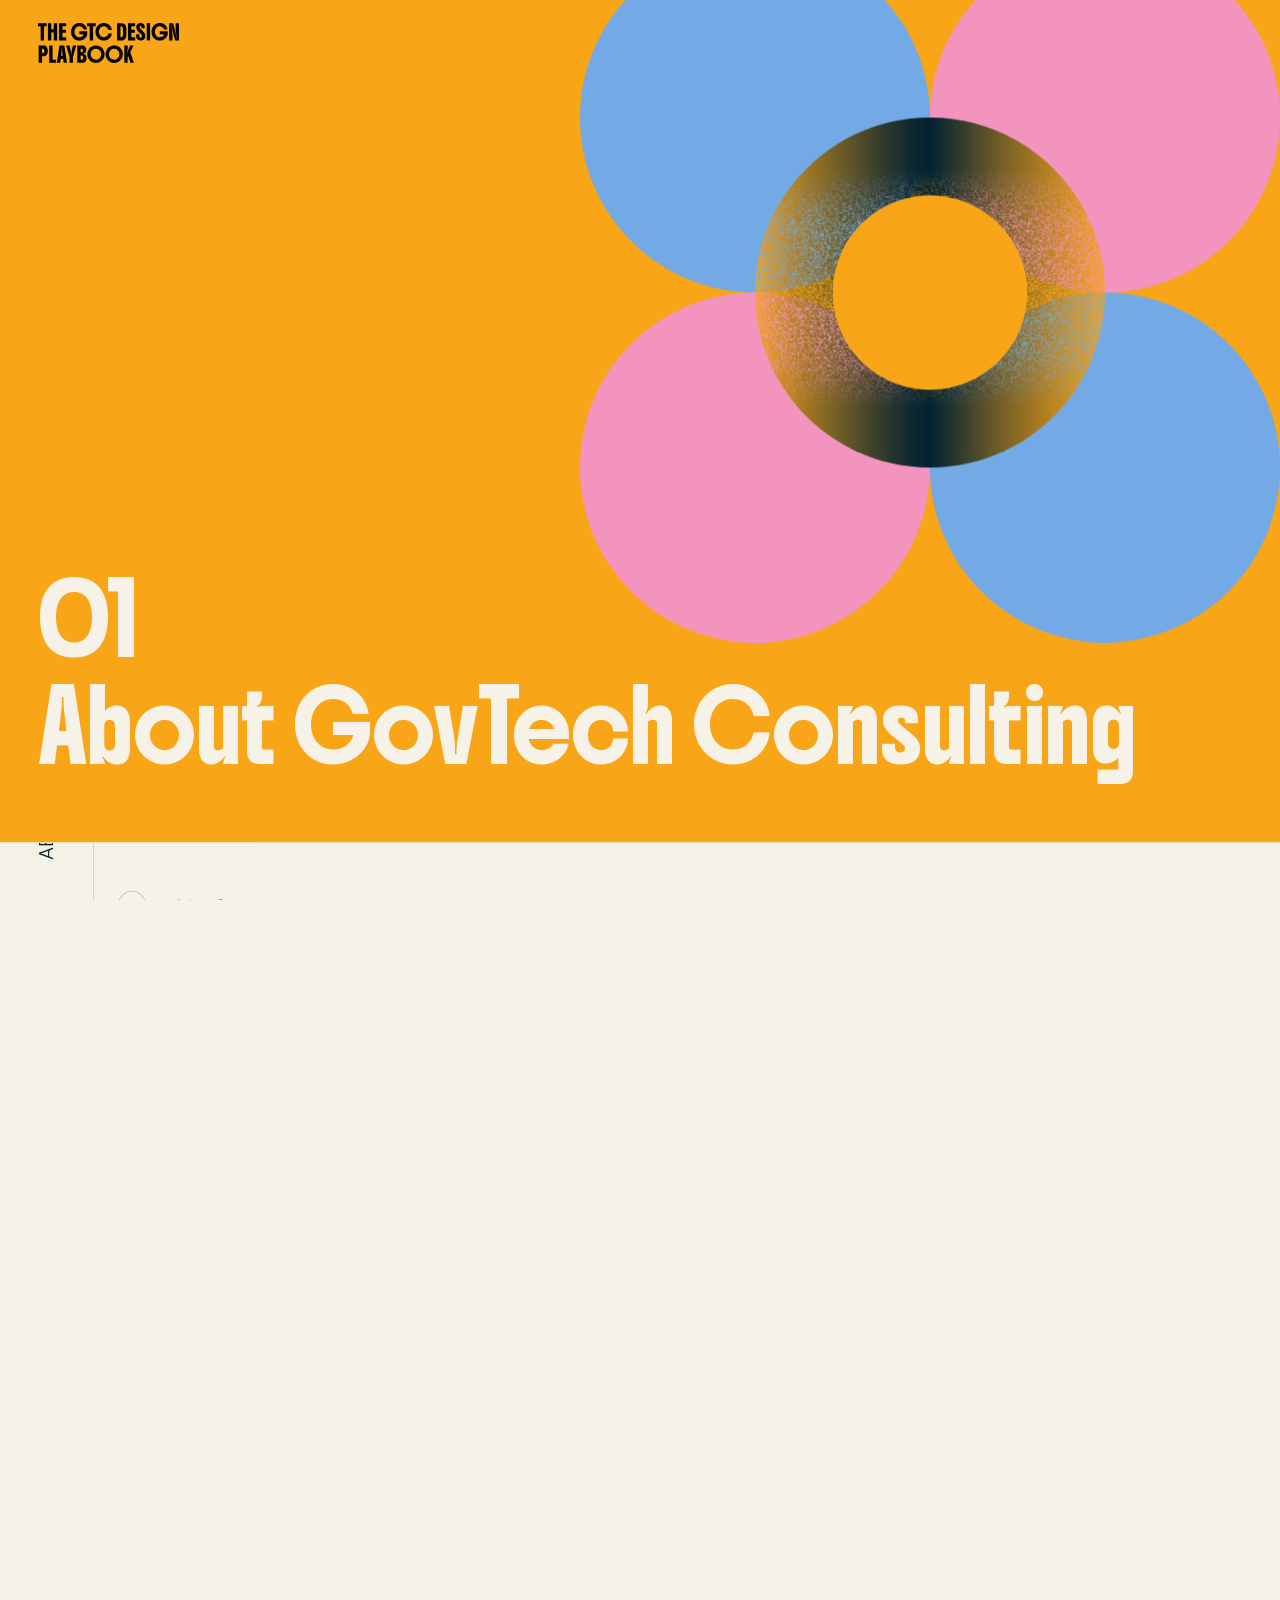
==== commit 50d45d7c: "Remove the password gate for public launch js/gate.js served the password (`gtcdesign`) in cleartext" ====
--- a/about-govtech-consulting.html
+++ b/about-govtech-consulting.html
@@ -1,6 +1,5 @@
 <!DOCTYPE html>
-<!-- html.js-pending: FOUC shield. Lifted by chapter.js once initial states are
-     set, or by gate.js's 3 s safety timer. See css/styles.css §FOUC shield. -->
+<!-- The GTC Design Playbook — built by the GovTech Consulting Design Team. -->
 <html lang="en" class="js-pending">
 <head>
   <meta charset="UTF-8" />
@@ -29,18 +28,21 @@
   </style></noscript>
   <link rel="stylesheet" href="css/styles.css" />
   <link rel="stylesheet" href="css/chapter.css" />
-  <script src="js/gate.js"></script>
+  <script>
+    /* FOUC shield safety net: html.js-pending hides every above-the-fold element
+       until main.js/chapter.js run their initial gsap.set's. If those modules never
+       boot (network error, JS exception), drop the shield anyway so the page can't
+       stay blank-chalk forever. Inline so it needs no request of its own. */
+    setTimeout(function () { document.documentElement.classList.remove("js-pending"); }, 3000);
+  </script>
 </head>
 <body style="--hero-bg: var(--orange); --hero-title: var(--chalk); --accent: var(--orange); --flower-aspect: 611 / 611;">
-  <!-- ───────────────────────── LEFT RAIL (fixed) ───────────────────────── -->
-  <!-- Top header: logo (→ home) -->
   <header class="topbar">
     <a class="topbar__logo" href="index.html" aria-label="The GTC Design Playbook — home">
       <img src="assets/playbook_logo.svg" alt="The GTC Design Playbook" />
     </a>
   </header>
 
-  <!-- Left rail (fixed) — rotated chapter label; revealed below the coloured hero -->
   <div class="rail" aria-label="Section navigation">
     <span class="rail__divider" aria-hidden="true"></span>
     <button class="rail__toc" type="button" aria-label="Show table of contents" title="Show table of contents">
@@ -52,9 +54,6 @@
     <p class="rail__label">about govtech consulting</p>
   </div>
 
-  <!-- Mobile section bar (≤768px) — pinned to the viewport bottom; the arrows step
-       heading-to-heading and the label opens the TOC sheet. Driven by js/chapter.js
-       (mobileTocBar). Fixed elements must live outside #smooth-wrapper. -->
   <nav class="toc-bar" aria-label="Sections" hidden>
     <button class="toc-bar__arrow toc-bar__arrow--prev" type="button" aria-label="Previous section">
       <svg viewBox="0 0 24 24" width="20" height="20" fill="none" stroke="currentColor" stroke-width="2" stroke-linecap="round" stroke-linejoin="round" aria-hidden="true"><polyline points="15 18 9 12 15 6" /></svg>
@@ -77,14 +76,12 @@
     <div id="smooth-content">
   <main class="page">
 
-    <!-- ───────────────────────── HERO (orange cover) ───────────────────────── -->
     <section class="page-hero">
       <h1 class="page-hero__title">
         <span class="reveal">01</span>
         <span class="reveal">About GovTech Consulting</span>
       </h1>
 
-      <!-- Top-right graphic (static — no animation) -->
       <div class="hero-flower" aria-hidden="true">
         <div class="hero-flower__spin">
           <img src="assets/1_Graphic.svg" alt="" />
@@ -92,7 +89,6 @@
       </div>
     </section>
 
-    <!-- ───────────────────────── BODY ───────────────────────── -->
     <section class="page-body">
       <div class="page-body__canvas">
 
@@ -154,12 +150,10 @@
             </ul>
           </div>
         </nav>
-       </div><!-- /.body-left -->
+       </div>
 
         <article class="copy">
-          <!-- ══ CANONICAL COPY: mirrored verbatim into playbook.html #ch1 ══ -->
 
-          <!-- 1.1 -->
           <h3 class="section-head reveal" id="s-11">1.1 Who We Are</h3>
           <p class="lead reveal">GovTech Consulting (GTC) was established in June 2025 to advance Singapore&rsquo;s <a href="https://www.smartnation.gov.sg/about/our-vision/smart-nation-vision/" target="_blank" rel="noopener">national mandate</a> for a resilient digital public infrastructure, supporting agencies to navigate the complex, shifting demands of an AI-driven world.</p>
           <p class="reveal">As government agencies drive the digital future of public services, the GTC Design team partners directly with agency counterparts to rethink how their services are discovered, designed, and built &mdash; adapting digital experiences as the public&rsquo;s relationship with government evolves. Now fifty strong and steadily growing, our team brings together diverse backgrounds to introduce novel ways of meeting complex challenges. Working side by side with public officers, we collaborate to fulfil a shared mission: transforming services and elevating the quality of technology for the public good, together.</p>
@@ -169,8 +163,8 @@
     </section>
 
   </main>
-    </div><!-- /#smooth-content -->
-  </div><!-- /#smooth-wrapper -->
+    </div>
+  </div>
 
   <script src="vendor/gsap.min.js"></script>
   <script src="vendor/ScrollTrigger.min.js"></script>
--- a/css/styles.css
+++ b/css/styles.css
@@ -683,95 +683,6 @@
   .book--interactive.is-hover .book__icon-hover { opacity: 1; }
 }
 .book--interactive:focus-visible { outline: 3px solid var(--midnight); outline-offset: 3px; }
-
-/* ---------- Password gate (js/gate.js) ----------
-   While locked, the <html> carries .gtc-locked: hide the page entirely and show
-   only the fixed gate overlay. The site modules don't boot while locked, so this
-   is purely a visual cover — nothing animates behind it. */
-html.gtc-locked { background: var(--midnight); }
-html.gtc-locked body { visibility: hidden; }   /* hide the page; gate re-shows itself below */
-
-.gtc-gate {
-  visibility: visible;                          /* override the hidden body */
-  position: fixed;
-  inset: 0;
-  z-index: 9999;
-  display: grid;
-  place-items: center;
-  padding: 24px;
-  background: var(--midnight);
-}
-.gtc-gate__card {
-  width: min(440px, 100%);
-  text-align: left;
-}
-.gtc-gate__eyebrow {
-  margin: 0 0 14px;
-  font-family: var(--font-sans);
-  font-weight: 300;
-  font-size: 14px;
-  letter-spacing: 0.12em;
-  text-transform: uppercase;
-  color: rgba(246, 242, 231, 0.6);
-}
-.gtc-gate__title {
-  margin: 0 0 12px;
-  font-family: var(--font-display);
-  font-weight: 400;
-  font-size: clamp(22px, 3.4vw, 32px);
-  line-height: 1.3;
-  color: var(--chalk);
-}
-.gtc-gate__hint {
-  margin: 0 0 26px;
-  font-family: var(--font-serif);
-  font-size: 16px;
-  color: rgba(246, 242, 231, 0.7);
-}
-.gtc-gate__row { display: flex; gap: 10px; }
-.gtc-gate__input {
-  flex: 1;
-  min-width: 0;
-  padding: 14px 16px;
-  border: 1px solid rgba(246, 242, 231, 0.3);
-  background: transparent;
-  color: var(--chalk);
-  font-family: var(--font-sans);
-  font-size: 16px;
-  outline: none;
-}
-.gtc-gate__input::placeholder { color: rgba(246, 242, 231, 0.45); }
-.gtc-gate__input:focus { border-color: var(--chalk); }
-.gtc-gate__btn {
-  flex: none;
-  padding: 14px 24px;
-  border: 0;
-  cursor: pointer;
-  background: var(--orange);
-  color: var(--midnight);
-  font-family: var(--font-sans);
-  font-weight: 600;
-  font-size: 15px;
-  letter-spacing: 0.02em;
-  transition: background 0.2s ease;
-}
-.gtc-gate__btn:hover { background: #ffb733; }
-.gtc-gate__error {
-  margin: 16px 0 0;
-  font-family: var(--font-sans);
-  font-size: 14px;
-  color: #ff9b9b;
-}
-.gtc-gate--shake .gtc-gate__card { animation: gtc-shake 0.4s; }
-@keyframes gtc-shake {
-  10%, 90% { transform: translateX(-2px); }
-  20%, 80% { transform: translateX(4px); }
-  30%, 50%, 70% { transform: translateX(-8px); }
-  40%, 60% { transform: translateX(8px); }
-}
-@media (prefers-reduced-motion: reduce) {
-  .gtc-gate--shake .gtc-gate__card { animation: none; }
-}
 
 /* ============================================================================
    MOBILE LANDING (≤800px) — replace the rising-books shelf with a static vertical
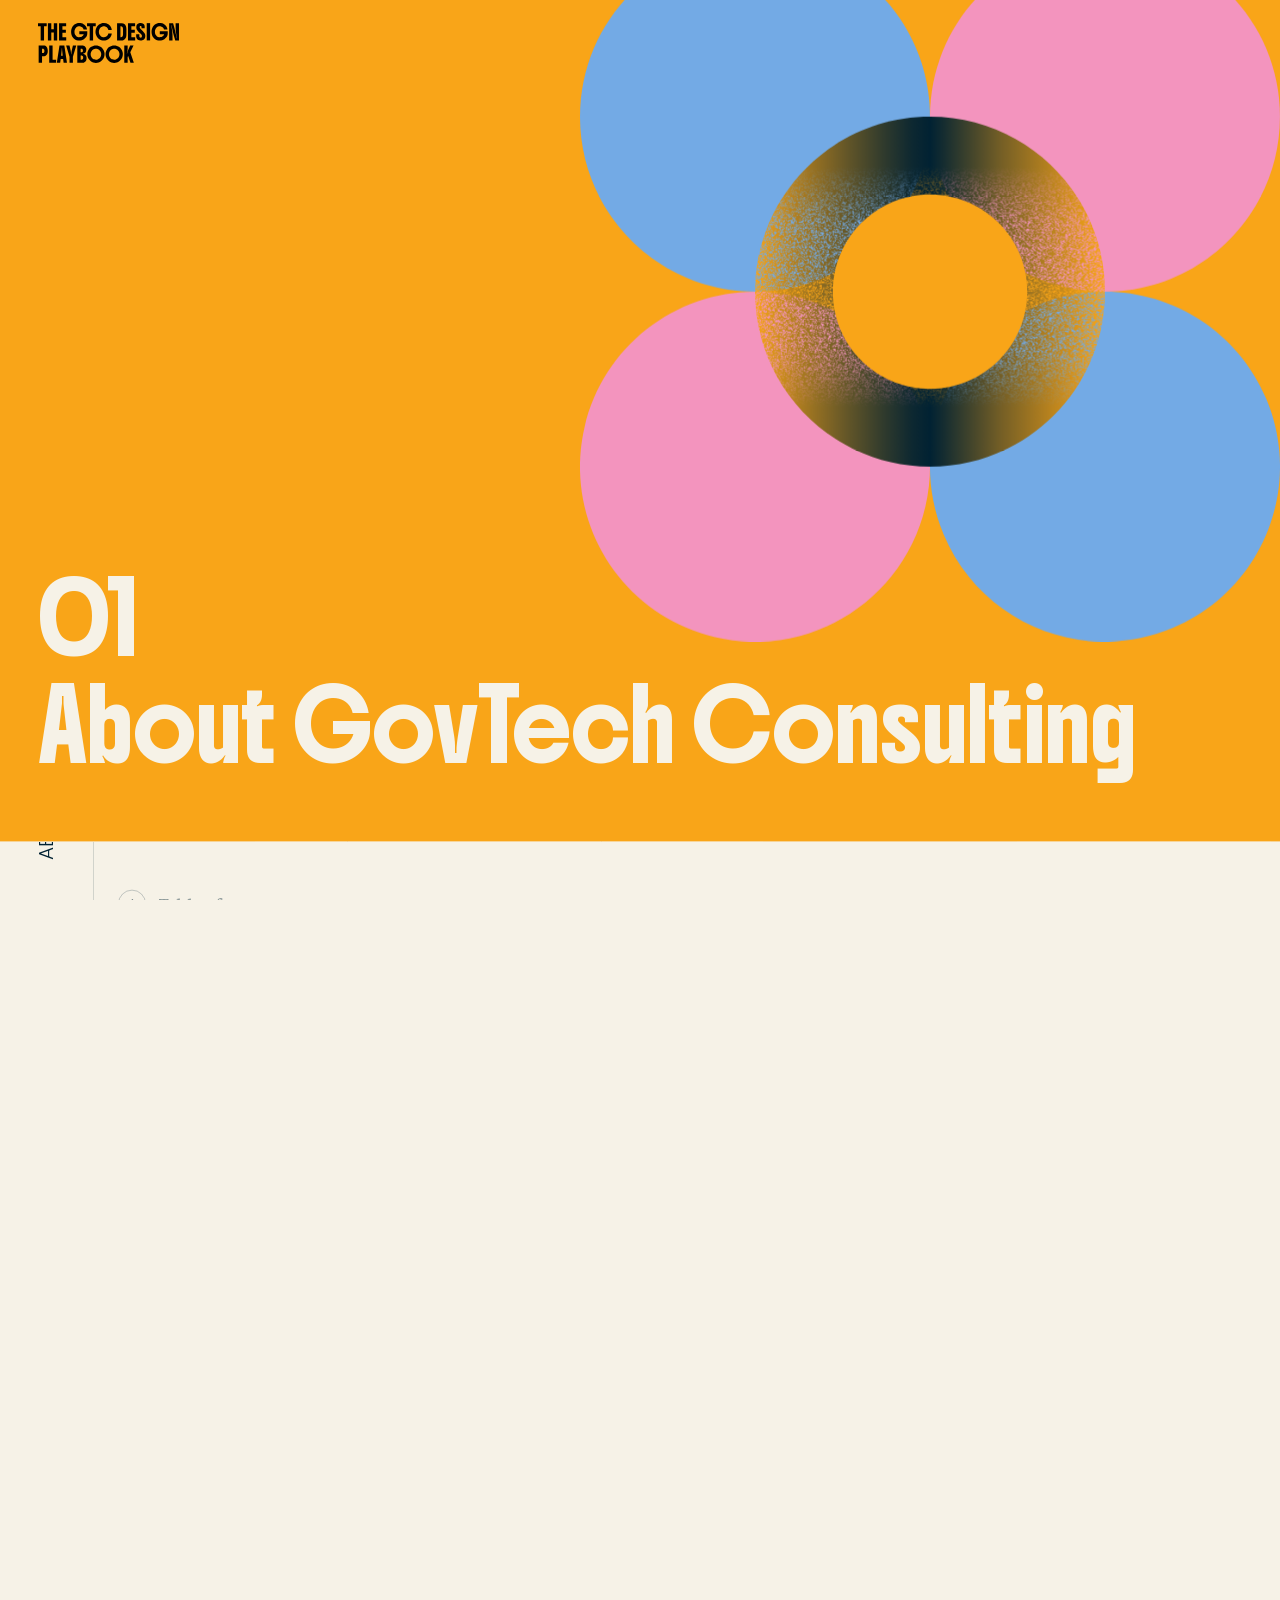
==== commit 561251dc: "Remove dead code left by the menu removal and the "coming soon" era Nothing here is reachable from a" ====
--- a/about-govtech-consulting.html
+++ b/about-govtech-consulting.html
@@ -170,7 +170,6 @@
   <script src="vendor/ScrollTrigger.min.js"></script>
   <script src="vendor/ScrollSmoother.min.js"></script>
   <script src="vendor/CustomEase.min.js"></script>
-  <script src="vendor/CustomWiggle.min.js"></script>
   <script type="module" src="js/main.js"></script>
   <script type="module" src="js/chapter.js"></script>
   <script type="module" src="js/transition.js"></script>
--- a/css/styles.css
+++ b/css/styles.css
@@ -45,7 +45,6 @@
   --gray3: #c7c7cc;
   --book-dark: rgba(27, 31, 38, 0.72);
   --book-grad: linear-gradient(180deg, #4f94cf 59.62%, #aed3ed 100%); /* interactive book bg */
-  --book-soon: #585a5c;    /* book 4 "coming soon" */
 
   /* Flower-petal + page accents (Figma) */
   --sky: #73aae5;          /* blue petal */
@@ -430,7 +429,7 @@
 
 /* ============================================================================
    HOME SHELF  (section books — rise in on scroll, settle flush to the bottom)
-   Reuses the .book / .spine system; same 1022px centred group as the menu shelf.
+   Reuses the .book / .spine system; same 1022px centred group as the shelf.
    ========================================================================== */
 .home-shelf {
   position: absolute;
@@ -444,10 +443,8 @@
   transform-origin: 50% 100%;
   transform: translateX(-50%) scale(var(--shelf-scale, 1));
 }
-/* Home books use a smaller icon than the menu → room for the date + clear spacing. */
+/* Home books use a smaller icon than the shelf default → room for the date. */
 .home-shelf .book__icon { width: 70px; height: 70px; }
-/* Drop book 4's "(Coming soon)" down to the same level as the dates on books 1–3. */
-.home-shelf .book__soon { margin-top: 46px; }
 
 /* "Last updated:" line — hidden for now (kept in markup for easy re-enable). */
 .book__updated {
@@ -511,48 +508,6 @@
   .js .intro__headline--wrap .word { transform: none; opacity: 1; }
 }
 
-/* ============================================================================
-   MAGNETIC BUTTON COMPONENT  ("True button")
-   .mag-zone = the magnetic field · .mag-btn = pill (transform target) wrapping a
-   .mag-btn__bg fill layer + a .label. On hover the pill and label parallax toward
-   the cursor at different strengths (see magneticButtons() in main.js).
-   Variants: --explore (Figma 2008:147 pill) · --back (menu back button).
-   ========================================================================== */
-.mag-zone {
-  display: flex;
-  align-items: center;
-  justify-content: center;
-}
-.mag-btn {
-  position: relative;
-  display: flex;
-  align-items: center;
-  justify-content: center;
-  border: none;
-  border-radius: 999px;
-  background: transparent;          /* fill lives on .mag-btn__bg */
-  overflow: hidden;                 /* clip the parallaxing label to the pill */
-  cursor: pointer;
-  will-change: transform;
-}
-.mag-btn__bg {
-  position: absolute;
-  inset: 0;
-  z-index: 0;
-  border-radius: inherit;
-}
-.mag-btn .label {
-  position: relative;
-  z-index: 1;
-  pointer-events: none;
-  font-family: var(--font-sans);
-  line-height: normal;
-  text-transform: uppercase;
-  white-space: nowrap;
-  will-change: transform;
-}
-.mag-btn:focus-visible { outline: 2px solid var(--midnight); outline-offset: 4px; }
-
 /* Decorative gray book-spines (the book_element_*.svg vectors), behind the books,
    bottom-aligned and shorter (294px) than the 340px cards. Placed in the 5 gaps. */
 .shelf__spines { position: absolute; inset: 0; z-index: 0; }
@@ -583,7 +538,6 @@
   will-change: transform;
   transition: background 0.3s ease;
 }
-.book--soon { background: var(--book-soon); cursor: default; }
 
 .book__inner {
   position: absolute;
@@ -640,19 +594,6 @@
   line-height: 1.3;
   letter-spacing: -0.4px;
   color: #fff;
-}
-/* "(Coming soon)" — italic serif, matching the "Last updated" style. */
-.book__soon {
-  display: block;
-  margin-top: 11px;
-  font-family: var(--font-serif);
-  font-style: italic;
-  font-weight: 400;
-  font-size: 13px;
-  line-height: 1.3;
-  letter-spacing: 0;
-  text-transform: none;
-  color: rgba(246, 242, 231, 0.85);
 }
 .book__icon {
   position: absolute;
@@ -759,7 +700,6 @@
     -webkit-tap-highlight-color: transparent;
     transition: transform 0.18s ease, filter 0.18s ease;
   }
-  .home-card--soon { background: var(--book-soon); }
   /* Press feedback (no hover/physics) for the interactive cards. */
   a.home-card:active { transform: scale(0.985); filter: brightness(1.04); }
   a.home-card:focus-visible { outline: 3px solid var(--midnight); outline-offset: 3px; }
@@ -798,15 +738,6 @@
     letter-spacing: -0.3px;
     color: #fff;
   }
-  .home-card__soon {
-    display: block;
-    margin-top: 6px;
-    font-family: var(--font-serif);
-    font-style: italic;
-    font-weight: 400;
-    font-size: clamp(13px, 4vw, 16px);
-    color: rgba(246, 242, 231, 0.85);
-  }
 
 }
 
--- a/css/chapter.css
+++ b/css/chapter.css
@@ -1,7 +1,7 @@
 /* ============================================================================
    "Why we exist, and the moment" — interior page
-   Layered on top of styles.css (tokens, @font-face, type system, .menu/.book,
-   .mag-zone all come from there). Reference frame = 1440 wide; hero band 1024.
+   Layered on top of styles.css (tokens, @font-face, type system, .book all come
+   from there). Reference frame = 1440 wide; hero band 1024.
    ========================================================================== */
 
 body { background: var(--chalk); }
@@ -39,7 +39,7 @@
 }
 
 /* ---------------------------------------------------------------------------
-   Left rail (fixed) — divider + rotated label + hamburger (opens menu) + search
+   Left rail (fixed) — divider + rotated chapter label
    --------------------------------------------------------------------------- */
 .rail {
   position: fixed;
@@ -78,43 +78,6 @@
   text-transform: uppercase;
   color: var(--rail-fg, var(--midnight));   /* chalk on dark heroes */
 }
-
-/* Hamburger — blue square, vertically centred in the rail */
-.rail__menu {
-  position: absolute;
-  left: 0;
-  top: 50%;
-  transform: translateY(-50%);
-  width: var(--rail-w);
-  height: 95px;
-  display: grid;
-  place-items: center;
-  border: 0;
-  background: var(--blue);
-  color: #fff;
-  cursor: pointer;
-  transition: background 0.25s ease;
-}
-.rail__menu:hover { background: #3f86c4; }
-.rail__menu:focus-visible { outline: 3px solid var(--midnight); outline-offset: 3px; }
-
-/* Search — bare icon, 20px above the rail bottom */
-.rail__search {
-  position: absolute;
-  left: 50%;
-  transform: translateX(-50%);
-  bottom: 20px;
-  width: 50px;
-  height: 50px;
-  display: grid;
-  place-items: center;
-  border: 0;
-  background: transparent;
-  color: var(--rail-fg, var(--midnight));   /* chalk on dark heroes */
-  cursor: pointer;
-}
-.rail__search:focus-visible { outline: 2px solid var(--midnight); outline-offset: 4px; }
-.lucide { display: block; }
 
 /* Re-open pin for the collapsed TOC — "Table of contents ›" laid vertically
    at the TOP of the rail, sharing .rail__label's reading axis (bottom→top)
@@ -216,9 +179,8 @@
 .rail { will-change: clip-path; }
 
 /* ---------------------------------------------------------------------------
-   Top header — logo (→ home) top-left, hamburger (opens the Menu) top-right.
-   Fixed over the coloured hero and the body; ABOVE the menu overlay (z 50) so the
-   hamburger stays visible/clickable and morphs to an X while the drawer is open.
+   Top header — logo (→ home) top-left. Fixed over the coloured hero and the body.
+   (The hamburger was removed with the drawer Menu, 2026-07 — see .claude/docs/menu.md.)
    --------------------------------------------------------------------------- */
 .topbar {
   position: fixed;
@@ -341,7 +303,7 @@
 .page-body.foreword.chapter-panel--foreword {
   --fw-rail: var(--rail-w);                /* tracks the rail width automatically */
   min-height: 100vh;
-  padding-top: clamp(96px, 12vh, 140px);   /* clears the topbar logo/hamburger */
+  padding-top: clamp(96px, 12vh, 140px);   /* clears the topbar logo */
 }
 .foreword__title {
   margin: 0 0 0 calc(var(--fw-rail) + 24px);   /* clears the rail + a 24px gutter */
@@ -480,7 +442,7 @@
 
 /* Chapter stack — every chapter is a quiet text row; the one you're reading turns
    accent and carries its section list nested beneath it. Rows with a data-href
-   jump between chapters (chapterSwitch, same behaviour as the menu); the current
+   jump between chapters (chapterSwitch); the current
    row + the "coming soon" row are inert. */
 .toc__chapters {
   list-style: none;
@@ -521,22 +483,6 @@
 .toc__chapter--about .toc__chapter-num { display: none; }
 /* Current chapter — accent, inert (you are here). */
 .toc__chapter.is-current { color: var(--accent, var(--orange)); pointer-events: none; }
-/* Chapter 4 — not built yet (mirrors the menu's "coming soon" row). */
-.toc__chapter--soon { pointer-events: none; }
-.toc__chapter-soon {
-  display: inline-block;
-  margin-left: 8px;
-  padding: 3px 7px 2px;
-  border: 1px solid currentColor;
-  border-radius: 999px;
-  vertical-align: 3px;
-  font-family: var(--font-sans);
-  font-weight: 700;
-  font-size: 9px;
-  line-height: 1;
-  letter-spacing: 0.08em;
-  text-transform: uppercase;
-}
 
 /* Section list — nested under the current chapter's row. */
 .toc__list {
@@ -653,7 +599,7 @@
   .toc-bar {
     position: fixed;
     inset: auto 0 0 0;
-    z-index: 46;            /* above the sheet (45), below the menu (50) */
+    z-index: 46;            /* above the sheet (45) */
     display: flex;
     align-items: stretch;
     height: 64px;
@@ -801,7 +747,7 @@
 @media (max-width: 768px) {
   /* --- Top bar on mobile ---------------------------------------------------
      Drop the fixed bar's stacking context (→ position:static) and pin the logo
-     individually so it sits above the soft chalk scrim. (The hamburger/drawer
+     individually so it sits above the soft chalk scrim. (The drawer
      was removed 2026-07; the fixed bottom toc-bar is the sole nav here.) A soft
      chalk scrim (::before) sits behind the logo so scrolling body copy fades
      out under it rather than clashing; topbarScrim() (js/chapter.js) switches it
@@ -868,7 +814,7 @@
     left: clamp(22px, 3vw, 44px);
     z-index: 44;
   }
-  /* The About coda's "back in" link pins top-right (where the hamburger sat),
+  /* The About coda's "back in" link pins top-right (where the hamburger used to sit),
      aligned to the logo's baseline band. */
   .topbar__enter {
     position: fixed;
@@ -906,14 +852,6 @@
   padding-top: 78px;           /* 1150 − 1072 */
   color: var(--midnight);
 }
-.copy__heading {
-  margin: 0 0 24px;
-  font-family: var(--font-display);
-  font-weight: 400;
-  font-size: clamp(2rem, 3.35vw, 48px);
-  line-height: 88px;            /* 183.333% of 48px — generous box, no glyph clipping */
-  color: var(--accent, var(--orange));
-}
 .section-head {
   margin: 1.7em 0 0.55em;
   font-family: var(--font-sans);
@@ -1052,27 +990,6 @@
 .copy .callout__body li:last-child { margin-bottom: 0; }
 
 /* Figure note — describes a diagram that isn't drawn yet (text-only aside) */
-.figure-note {
-  margin: 1.4em 0;
-  padding: 16px 18px;
-  border: 1px dashed rgba(1, 34, 51, 0.25);
-  border-radius: 4px;
-  background: rgba(1, 34, 51, 0.025);
-  font-family: var(--font-serif);
-  font-size: calc(var(--copy-fs) * 0.85);
-  line-height: 1.5;
-  color: rgba(1, 34, 51, 0.78);
-}
-.figure-note b {
-  display: block;
-  margin-bottom: 4px;
-  font-family: var(--font-sans);
-  font-weight: 600;
-  font-size: 12px;
-  letter-spacing: 0.08em;
-  text-transform: uppercase;
-  color: var(--accent, var(--orange));
-}
 
 /* Diagram figure — the rendered SVG diagram (C3). Shows at its natural width, capped to
    the copy column and centred (small diagrams stay small), with generous vertical room. */
@@ -1353,8 +1270,7 @@
    --------------------------------------------------------------------------- */
 @media (max-width: 1180px) {
   /* The rail retires here — below the label breakpoint it was only a bare
-     divider line. --rail-w → 0 at :root; the menu stays reachable from the
-     topbar hamburger. The nav drawer/menu never lived in the rail. */
+     divider line. --rail-w → 0 at :root; navigation is the TOC / .toc-sheet. */
   .rail { display: none; }
 
   .page-hero__title { left: clamp(20px, 5vw, 44px); top: auto; bottom: clamp(28px, 5vh, 64px); }
